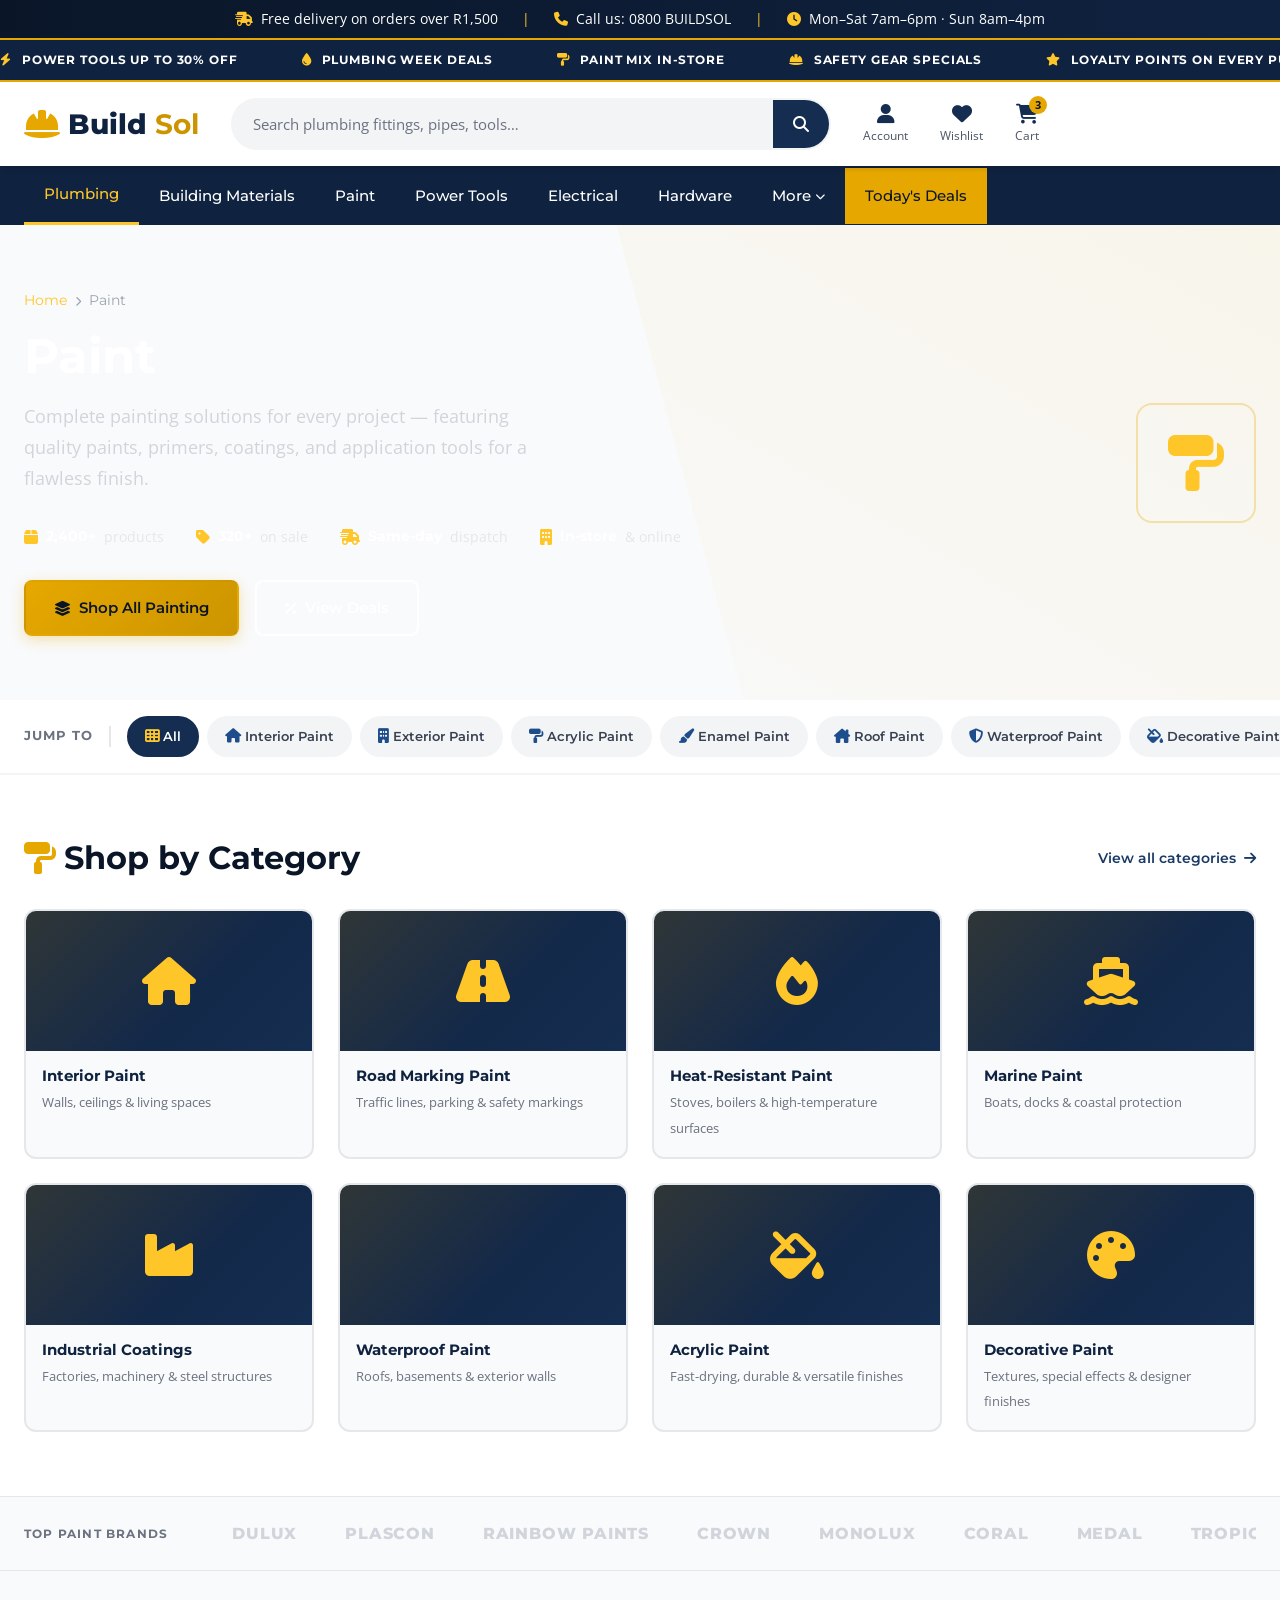
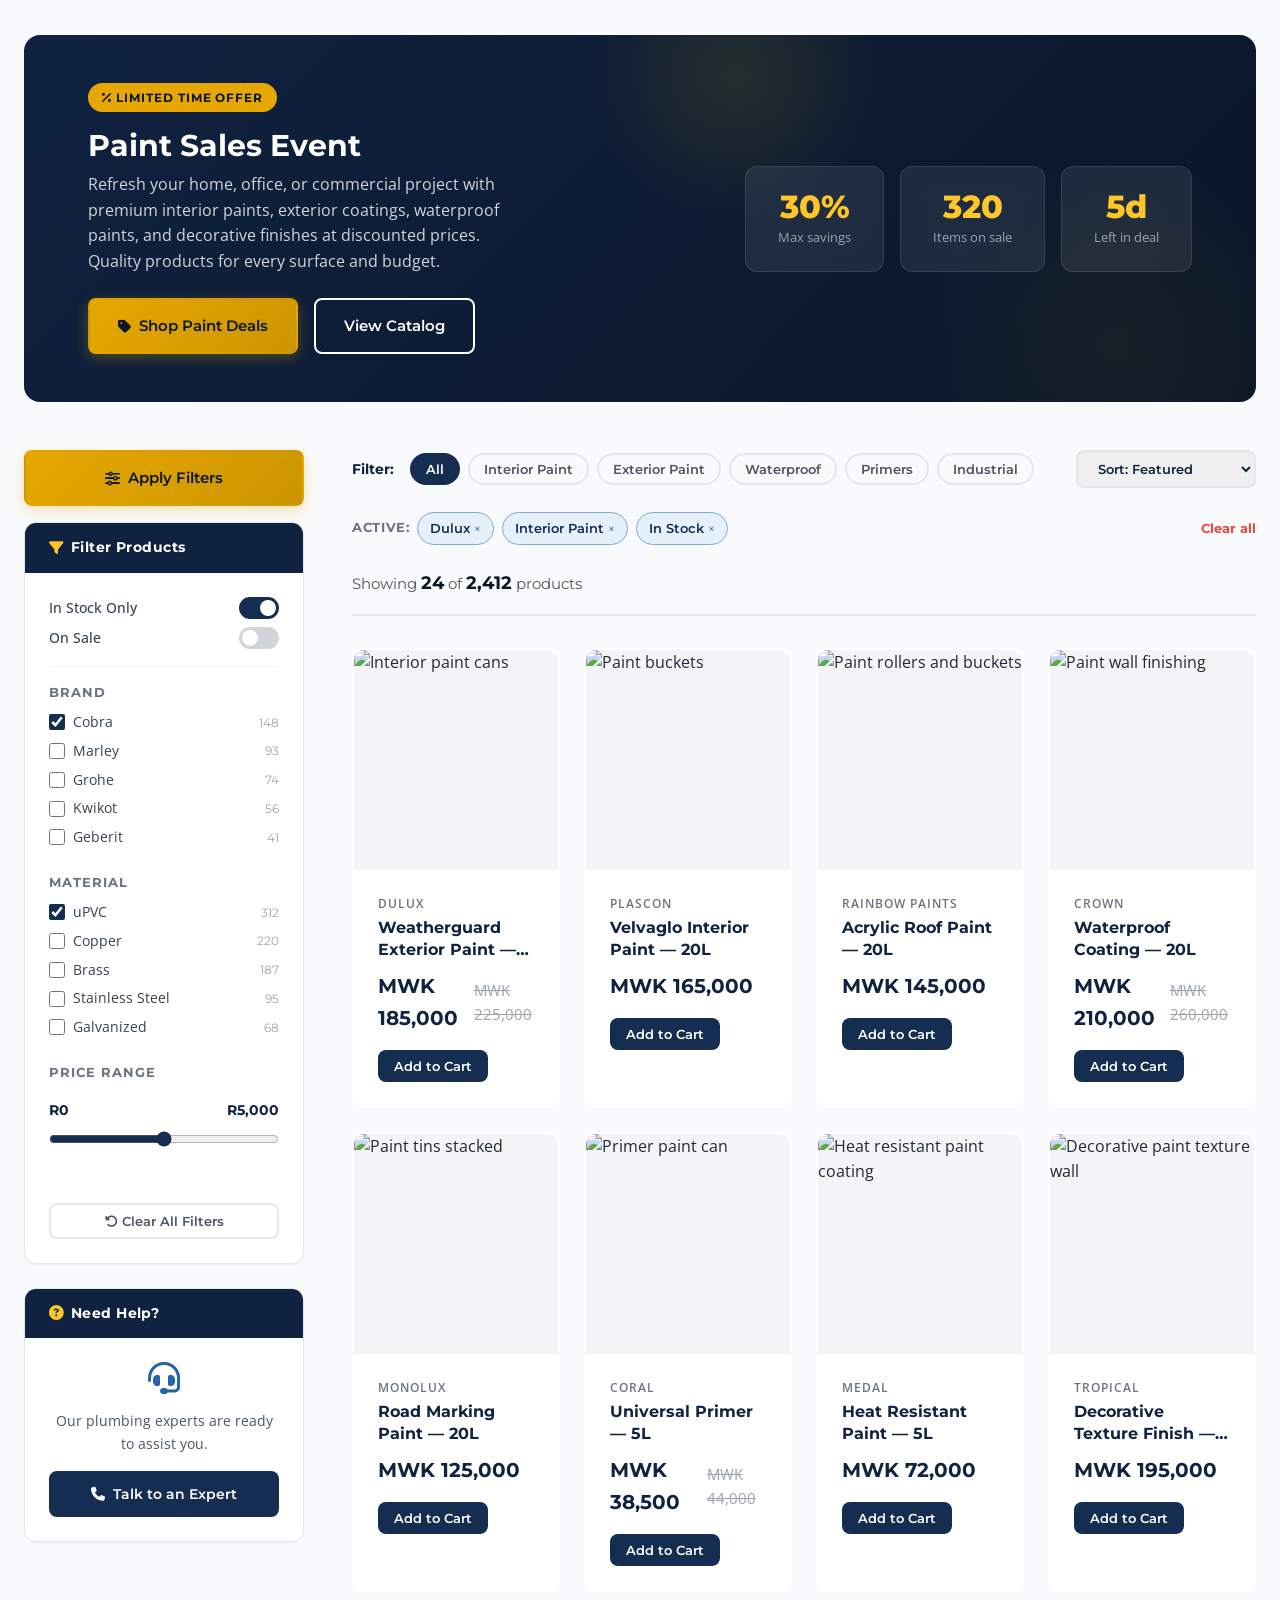
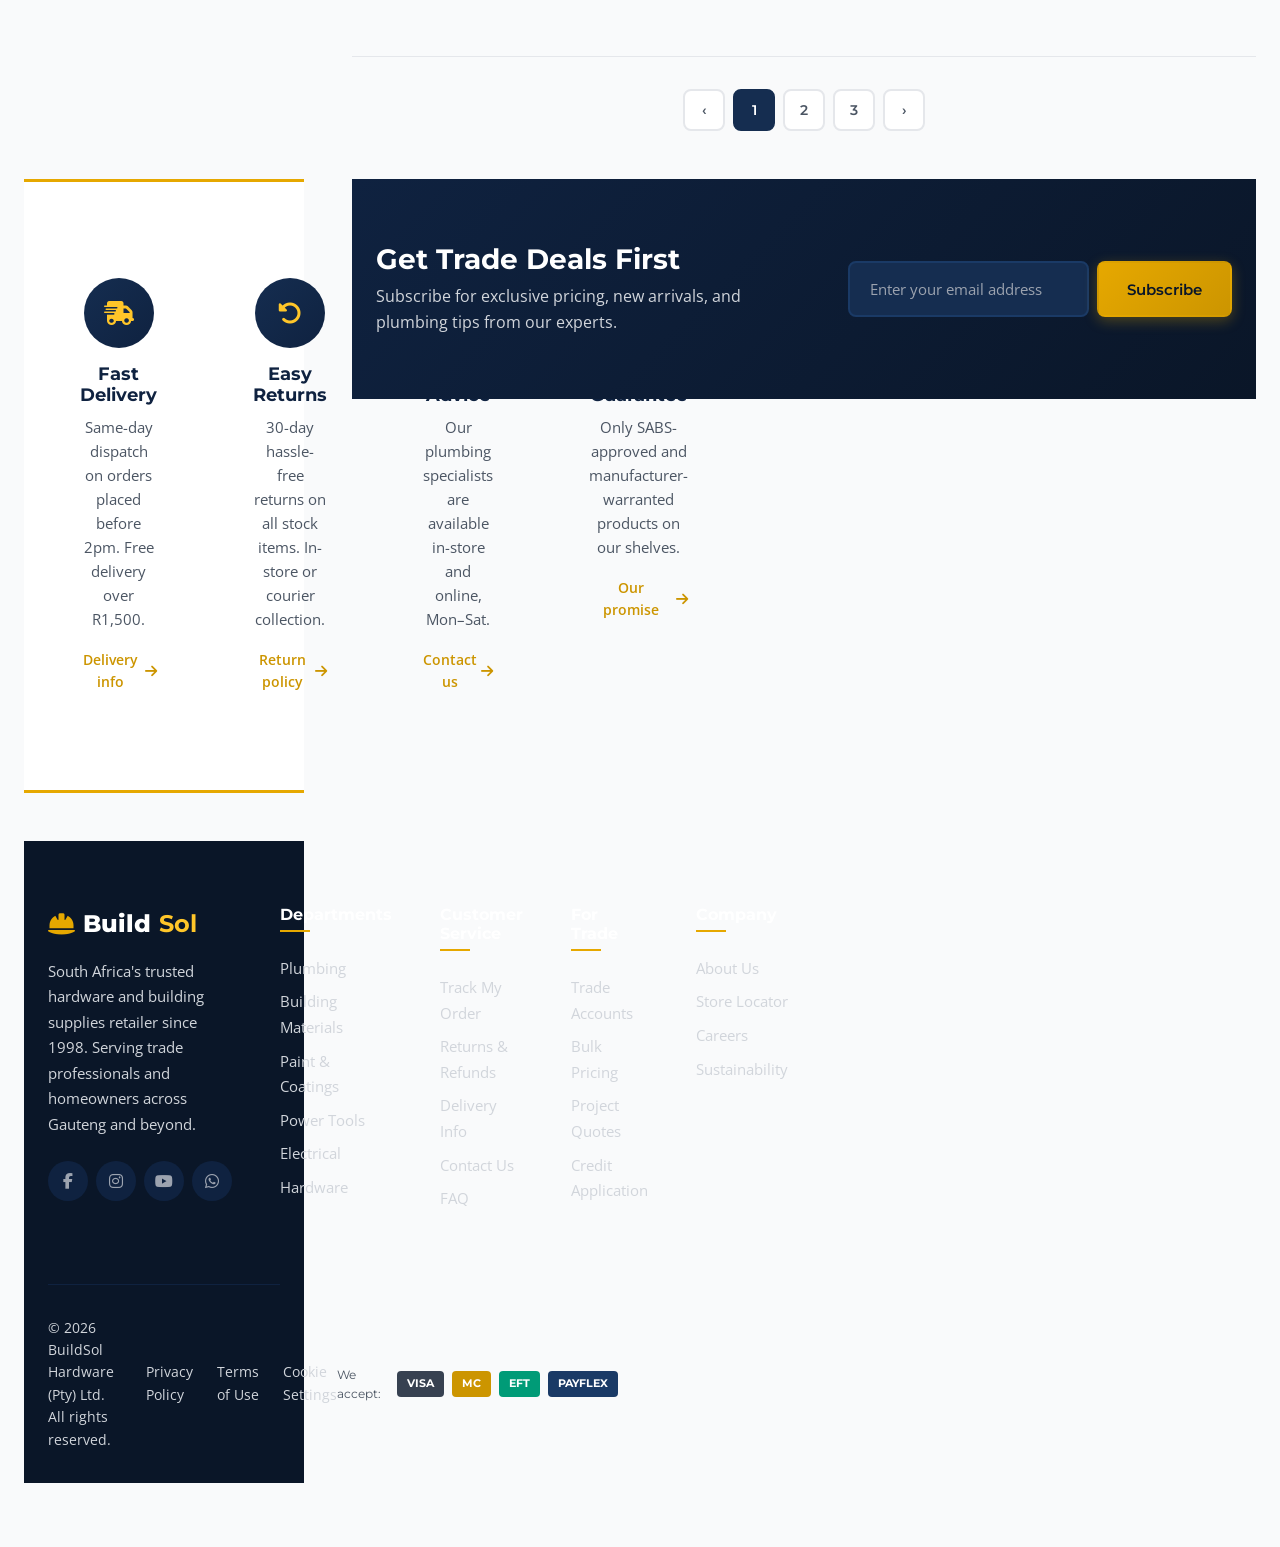
==== paint.html @ 0ef42d5a "Update paint.html" ====
<!DOCTYPE html>
<html lang="en">
<head>
    <meta charset="UTF-8">
    <meta name="viewport" content="width=device-width, initial-scale=1.0">
    <title>Paint — BuildSol Hardware</title>
	 <link rel="stylesheet" href="css/styles.css">
    <link rel="stylesheet" href="styles.css">
    <link rel="preconnect" href="https://fonts.googleapis.com">
    <link href="https://fonts.googleapis.com/css2?family=Montserrat:wght@400;500;600;700;800&family=Open+Sans:wght@400;500;600&display=swap" rel="stylesheet">
    <link rel="stylesheet" href="https://cdnjs.cloudflare.com/ajax/libs/font-awesome/6.5.0/css/all.min.css">

    <style>
        /* ===== Category Page Specific Styles ===== */

        /* Hero Stats Strip */
        .hero-stats-strip {
            display: flex;
            gap: var(--spacing-xl);
            margin-top: var(--spacing-xl);
            flex-wrap: wrap;
        }
        .hero-stat {
            display: flex;
            align-items: center;
            gap: var(--spacing-sm);
            color: var(--gray-200);
            font-size: 0.9rem;
        }
        .hero-stat i { color: var(--gold-400); font-size: 1rem; }
        .hero-stat strong { color: var(--white); font-family: var(--font-heading); font-weight: 700; }

        /* Page Hero CTA Buttons */
        .page-hero-ctas {
            display: flex;
            gap: var(--spacing-md);
            margin-top: var(--spacing-xl);
            flex-wrap: wrap;
        }

        /* Quick Category Nav */
        .cat-quick-nav {
            background: var(--white);
            border-bottom: 2px solid var(--gray-100);
            padding: var(--spacing-md) 0;
        }
        .cat-quick-nav-inner {
            max-width: var(--container-max);
            margin: 0 auto;
            padding: 0 var(--container-padding);
            display: flex;
            align-items: center;
            gap: var(--spacing-sm);
            overflow-x: auto;
            scrollbar-width: none;
        }
        .cat-quick-nav-inner::-webkit-scrollbar { display: none; }
        .cat-nav-label {
            font-family: var(--font-heading);
            font-size: 0.8rem;
            font-weight: 700;
            color: var(--gray-500);
            text-transform: uppercase;
            letter-spacing: 0.08em;
            white-space: nowrap;
            padding-right: var(--spacing-md);
            border-right: 2px solid var(--gray-200);
            margin-right: var(--spacing-sm);
        }
        .cat-nav-pill {
            display: flex;
            align-items: center;
            gap: var(--spacing-xs);
            padding: 0.5rem 1rem;
            border-radius: var(--radius-full);
            background: var(--gray-100);
            border: 2px solid transparent;
            font-family: var(--font-heading);
            font-size: 0.8125rem;
            font-weight: 600;
            color: var(--gray-700);
            white-space: nowrap;
            transition: all var(--transition-fast);
            cursor: pointer;
            text-decoration: none;
        }
        .cat-nav-pill i { font-size: 0.9rem; color: var(--navy-500); }
        .cat-nav-pill:hover { background: var(--navy-50); border-color: var(--navy-300); color: var(--navy-700); }
        .cat-nav-pill.active { background: var(--navy-700); border-color: var(--navy-700); color: var(--white); }
        .cat-nav-pill.active i { color: var(--gold-400); }

        /* Subcategory Grid */
        .subcategory-section {
            padding: var(--spacing-3xl) 0;
            background: var(--white);
        }
        .subcategory-grid {
            display: grid;
            grid-template-columns: repeat(4, 1fr);
            gap: var(--spacing-lg);
        }
        .subcat-card {
            position: relative;
            border-radius: var(--radius-lg);
            overflow: hidden;
            background: var(--gray-50);
            border: 2px solid var(--gray-200);
            transition: all var(--transition-normal);
            cursor: pointer;
            text-decoration: none;
            display: block;
        }
        .subcat-card:hover {
            border-color: var(--gold-400);
            transform: translateY(-6px);
            box-shadow: var(--shadow-xl);
        }
        .subcat-card-img {
            height: 140px;
            overflow: hidden;
            background: linear-gradient(135deg, var(--navy-800), var(--navy-700));
            display: flex;
            align-items: center;
            justify-content: center;
            position: relative;
        }
        .subcat-card-img::before {
            content: '';
            position: absolute;
            inset: 0;
            background: linear-gradient(135deg, rgba(230,168,0,0.15) 0%, transparent 60%);
        }
        .subcat-card-img i {
            font-size: 3rem;
            color: var(--gold-400);
            position: relative;
            z-index: 1;
            transition: transform var(--transition-normal);
        }
        .subcat-card:hover .subcat-card-img i { transform: scale(1.15); }
        .subcat-card-body { padding: var(--spacing-md); }
        .subcat-card-body h3 {
            font-size: 0.9375rem;
            color: var(--navy-800);
            margin-bottom: 0.25rem;
        }
        .subcat-card-body span {
            font-size: 0.8125rem;
            color: var(--gray-500);
        }
        .subcat-card-arrow {
            position: absolute;
            bottom: var(--spacing-md);
            right: var(--spacing-md);
            width: 28px; height: 28px;
            border-radius: 50%;
            background: var(--navy-700);
            color: var(--white);
            display: flex; align-items: center; justify-content: center;
            font-size: 0.75rem;
            opacity: 0;
            transform: translateX(-4px);
            transition: all var(--transition-fast);
        }
        .subcat-card:hover .subcat-card-arrow { opacity: 1; transform: translateX(0); }

        /* Category Brand Strip */
        .cat-brand-strip {
            background: var(--gray-50);
            border-top: 1px solid var(--gray-200);
            border-bottom: 1px solid var(--gray-200);
            padding: var(--spacing-lg) 0;
        }
        .cat-brand-strip-inner {
            max-width: var(--container-max);
            margin: 0 auto;
            padding: 0 var(--container-padding);
            display: flex;
            align-items: center;
            gap: var(--spacing-3xl);
        }
        .cat-brand-title {
            font-family: var(--font-heading);
            font-size: 0.75rem;
            font-weight: 700;
            text-transform: uppercase;
            letter-spacing: 0.1em;
            color: var(--gray-500);
            white-space: nowrap;
        }
        .cat-brands-list {
            display: flex;
            align-items: center;
            gap: var(--spacing-2xl);
            overflow-x: auto;
            scrollbar-width: none;
            flex: 1;
        }
        .cat-brands-list::-webkit-scrollbar { display: none; }
        .cat-brand-item {
            font-family: var(--font-heading);
            font-size: 1rem;
            font-weight: 800;
            color: var(--gray-300);
            white-space: nowrap;
            transition: all var(--transition-fast);
            cursor: pointer;
            letter-spacing: 0.05em;
        }
        .cat-brand-item:hover { color: var(--navy-600); }

        /* Featured Banner inside category */
        .cat-promo-banner {
            background: linear-gradient(135deg, var(--navy-800) 0%, var(--navy-900) 100%);
            border-radius: var(--radius-xl);
            padding: var(--spacing-2xl) var(--spacing-3xl);
            display: flex;
            align-items: center;
            justify-content: space-between;
            gap: var(--spacing-xl);
            position: relative;
            overflow: hidden;
            margin-bottom: var(--spacing-2xl);
        }
        .cat-promo-banner::before {
            content: '';
            position: absolute;
            top: -30%; right: 30%;
            width: 300px; height: 300px;
            background: radial-gradient(circle, rgba(230,168,0,0.12) 0%, transparent 70%);
        }
        .cat-promo-banner::after {
            content: '';
            position: absolute;
            bottom: -40%; right: -5%;
            width: 400px; height: 400px;
            background: radial-gradient(circle, rgba(230,168,0,0.06) 0%, transparent 70%);
        }
        .cat-promo-text { position: relative; z-index: 1; }
        .cat-promo-tag {
            display: inline-flex;
            align-items: center;
            gap: var(--spacing-xs);
            background: var(--gold-500);
            color: var(--navy-900);
            padding: 0.3rem 0.875rem;
            border-radius: var(--radius-full);
            font-family: var(--font-heading);
            font-size: 0.75rem;
            font-weight: 700;
            text-transform: uppercase;
            letter-spacing: 0.08em;
            margin-bottom: var(--spacing-md);
        }
        .cat-promo-text h2 {
            font-size: 1.875rem;
            color: var(--white);
            margin-bottom: var(--spacing-sm);
        }
        .cat-promo-text p { color: var(--gray-300); font-size: 1rem; max-width: 420px; }
        .cat-promo-actions {
            display: flex;
            gap: var(--spacing-md);
            margin-top: var(--spacing-lg);
        }
        .cat-promo-visual {
            position: relative;
            z-index: 1;
            display: flex;
            gap: var(--spacing-md);
            flex-shrink: 0;
        }
        .cat-promo-stat {
            background: rgba(255,255,255,0.08);
            border: 1px solid rgba(255,255,255,0.1);
            border-radius: var(--radius-lg);
            padding: var(--spacing-lg) var(--spacing-xl);
            text-align: center;
            backdrop-filter: blur(10px);
            min-width: 120px;
        }
        .cat-promo-stat-number {
            font-family: var(--font-heading);
            font-size: 2rem;
            font-weight: 800;
            color: var(--gold-400);
            display: block;
            line-height: 1;
        }
        .cat-promo-stat-label {
            font-size: 0.8125rem;
            color: var(--gray-400);
            margin-top: 0.25rem;
        }

        /* Sidebar + Products layout */
        .cat-content-wrap {
            padding: var(--spacing-3xl) 0;
            background: var(--gray-50);
        }
        .cat-layout {
            display: grid;
            grid-template-columns: 280px 1fr;
            gap: var(--spacing-2xl);
            align-items: start;
        }

        /* Sidebar */
        .cat-sidebar {
            position: sticky;
            top: 130px;
        }
        .sidebar-widget {
            background: var(--white);
            border-radius: var(--radius-lg);
            overflow: hidden;
            margin-bottom: var(--spacing-lg);
            box-shadow: var(--shadow-sm);
            border: 1px solid var(--gray-200);
        }
        .sidebar-widget-header {
            background: var(--navy-800);
            padding: var(--spacing-md) var(--spacing-lg);
            display: flex;
            align-items: center;
            gap: var(--spacing-sm);
        }
        .sidebar-widget-header h3 {
            font-size: 0.9rem;
            color: var(--white);
            font-weight: 700;
            letter-spacing: 0.03em;
        }
        .sidebar-widget-header i { color: var(--gold-400); font-size: 0.9rem; }
        .sidebar-widget-body { padding: var(--spacing-lg); }

        /* Filter Groups */
        .filter-group { margin-bottom: var(--spacing-lg); }
        .filter-group:last-child { margin-bottom: 0; }
        .filter-group-title {
            font-family: var(--font-heading);
            font-size: 0.8rem;
            font-weight: 700;
            color: var(--gray-500);
            text-transform: uppercase;
            letter-spacing: 0.08em;
            margin-bottom: var(--spacing-sm);
        }
        .filter-check-list { display: flex; flex-direction: column; gap: 0.4rem; }
        .filter-check-item {
            display: flex;
            align-items: center;
            gap: var(--spacing-sm);
            cursor: pointer;
        }
        .filter-check-item input[type="checkbox"] {
            width: 16px; height: 16px;
            accent-color: var(--navy-700);
            cursor: pointer;
        }
        .filter-check-item label {
            font-size: 0.875rem;
            color: var(--gray-700);
            cursor: pointer;
            flex: 1;
        }
        .filter-check-count {
            font-size: 0.75rem;
            color: var(--gray-400);
            font-family: var(--font-heading);
        }

        /* Price Range Slider */
        .price-range-wrap { padding: var(--spacing-sm) 0; }
        .price-range-labels {
            display: flex;
            justify-content: space-between;
            font-family: var(--font-heading);
            font-size: 0.875rem;
            font-weight: 700;
            color: var(--navy-800);
            margin-bottom: var(--spacing-sm);
        }
        .price-slider {
            width: 100%;
            accent-color: var(--navy-700);
            cursor: pointer;
        }

        /* Clear Filters */
        .sidebar-clear-btn {
            width: 100%;
            padding: var(--spacing-sm) var(--spacing-md);
            background: transparent;
            border: 2px solid var(--gray-200);
            border-radius: var(--radius-md);
            font-family: var(--font-heading);
            font-size: 0.8125rem;
            font-weight: 600;
            color: var(--gray-600);
            cursor: pointer;
            transition: all var(--transition-fast);
            margin-top: var(--spacing-md);
        }
        .sidebar-clear-btn:hover { border-color: var(--error); color: var(--error); }

        /* In-stock toggle */
        .toggle-wrap {
            display: flex;
            align-items: center;
            justify-content: space-between;
            margin-bottom: var(--spacing-sm);
        }
        .toggle-label {
            font-size: 0.875rem;
            color: var(--gray-700);
            font-weight: 500;
        }
        .toggle-switch {
            position: relative;
            width: 40px; height: 22px;
        }
        .toggle-switch input { opacity: 0; width: 0; height: 0; }
        .toggle-slider {
            position: absolute;
            inset: 0;
            background: var(--gray-300);
            border-radius: 22px;
            cursor: pointer;
            transition: all var(--transition-fast);
        }
        .toggle-slider::before {
            content: '';
            position: absolute;
            left: 3px; top: 3px;
            width: 16px; height: 16px;
            border-radius: 50%;
            background: var(--white);
            transition: transform var(--transition-fast);
            box-shadow: var(--shadow-sm);
        }
        .toggle-switch input:checked + .toggle-slider { background: var(--navy-700); }
        .toggle-switch input:checked + .toggle-slider::before { transform: translateX(18px); }

        /* Product Results Header */
        .cat-results-header {
            display: flex;
            align-items: center;
            justify-content: space-between;
            margin-bottom: var(--spacing-xl);
            padding-bottom: var(--spacing-md);
            border-bottom: 2px solid var(--gray-200);
            flex-wrap: wrap;
            gap: var(--spacing-md);
        }
        .cat-results-count {
            font-family: var(--font-heading);
            font-size: 0.9375rem;
            color: var(--gray-600);
        }
        .cat-results-count strong { color: var(--navy-900); font-size: 1.125rem; }
        .cat-results-controls {
            display: flex;
            align-items: center;
            gap: var(--spacing-md);
        }
        .view-toggle {
            display: flex;
            border: 2px solid var(--gray-200);
            border-radius: var(--radius-md);
            overflow: hidden;
        }
        .view-toggle-btn {
            padding: 0.4rem 0.75rem;
            background: transparent;
            color: var(--gray-400);
            border: none;
            cursor: pointer;
            transition: all var(--transition-fast);
            font-size: 0.875rem;
        }
        .view-toggle-btn.active { background: var(--navy-700); color: var(--white); }

        /* Active filters tags */
        .active-filters {
            display: flex;
            align-items: center;
            gap: var(--spacing-sm);
            flex-wrap: wrap;
            margin-bottom: var(--spacing-lg);
        }
        .active-filters-label {
            font-family: var(--font-heading);
            font-size: 0.8rem;
            font-weight: 700;
            color: var(--gray-500);
            text-transform: uppercase;
            letter-spacing: 0.05em;
        }
        .active-filter-tag {
            display: inline-flex;
            align-items: center;
            gap: var(--spacing-xs);
            padding: 0.3rem 0.75rem;
            background: var(--navy-50);
            border: 1px solid var(--navy-200);
            border-radius: var(--radius-full);
            font-size: 0.8125rem;
            font-family: var(--font-heading);
            color: var(--navy-700);
            font-weight: 600;
        }
        .active-filter-tag button {
            color: var(--navy-400);
            font-size: 0.75rem;
            line-height: 1;
            transition: color var(--transition-fast);
            padding: 0;
        }
        .active-filter-tag button:hover { color: var(--error); }
        .clear-all-filters {
            font-family: var(--font-heading);
            font-size: 0.8rem;
            font-weight: 700;
            color: var(--error);
            cursor: pointer;
            background: none;
            border: none;
            padding: 0;
            margin-left: auto;
            transition: opacity var(--transition-fast);
        }
        .clear-all-filters:hover { opacity: 0.7; }

        /* Pagination */
        .cat-pagination {
            display: flex;
            align-items: center;
            justify-content: center;
            gap: var(--spacing-sm);
            margin-top: var(--spacing-3xl);
            padding-top: var(--spacing-xl);
            border-top: 1px solid var(--gray-200);
        }
        .page-btn {
            width: 42px; height: 42px;
            border-radius: var(--radius-md);
            display: flex; align-items: center; justify-content: center;
            font-family: var(--font-heading);
            font-size: 0.875rem;
            font-weight: 600;
            color: var(--gray-600);
            border: 2px solid var(--gray-200);
            background: var(--white);
            cursor: pointer;
            transition: all var(--transition-fast);
        }
        .page-btn:hover { border-color: var(--navy-400); color: var(--navy-700); }
        .page-btn.active { background: var(--navy-700); border-color: var(--navy-700); color: var(--white); }
        .page-btn.arrow { color: var(--navy-500); }
        .page-btn.arrow:disabled { color: var(--gray-300); border-color: var(--gray-100); cursor: not-allowed; }
        .page-ellipsis { color: var(--gray-400); padding: 0 var(--spacing-xs); }

        /* Responsive */
        @media (max-width: 1024px) {
            .subcategory-grid { grid-template-columns: repeat(3, 1fr); }
            .cat-layout { grid-template-columns: 240px 1fr; }
        }
        @media (max-width: 768px) {
            .subcategory-grid { grid-template-columns: repeat(2, 1fr); }
            .cat-layout { grid-template-columns: 1fr; }
            .cat-sidebar { position: static; }
            .cat-promo-banner { flex-direction: column; text-align: center; }
            .cat-promo-visual { justify-content: center; }
            .cat-promo-actions { justify-content: center; }
        }
        @media (max-width: 480px) {
            .subcategory-grid { grid-template-columns: repeat(2, 1fr); }
            .hero-stats-strip { gap: var(--spacing-md); }
            .page-hero-ctas { flex-direction: column; }
        }

		.page-hero{
    position: relative;
    background-image: url('https://images.unsplash.com/photo-1581578731548-c64695cc6952');
    background-size: cover;

			
    </style>
</head>
<body>
  

<!-- ===== Announcement Bar ===== -->
<div class="announcement-bar">
    <div class="announcement-content">
        <span><i class="fas fa-truck-fast"></i> Free delivery on orders over R1,500</span>
        <span class="separator">|</span>
        <span><i class="fas fa-phone"></i> Call us: 0800 BUILDSOL</span>
        <span class="separator">|</span>
        <span><i class="fas fa-clock"></i> Mon–Sat 7am–6pm · Sun 8am–4pm</span>
    </div>
</div>

<!-- ===== Promo Strip ===== -->
<div class="promo-strip">
    <div class="promo-strip-inner">
        <div class="promo-strip-item"><i class="fas fa-bolt"></i> Power Tools Up to 30% Off</div>
        <div class="promo-strip-item"><i class="fas fa-droplet"></i> Plumbing Week Deals</div>
        <div class="promo-strip-item"><i class="fas fa-paint-roller"></i> Paint Mix In-Store</div>
        <div class="promo-strip-item"><i class="fas fa-hard-hat"></i> Safety Gear Specials</div>
        <div class="promo-strip-item"><i class="fas fa-star"></i> Loyalty Points on Every Purchase</div>
        <div class="promo-strip-item"><i class="fas fa-bolt"></i> Power Tools Up to 30% Off</div>
        <div class="promo-strip-item"><i class="fas fa-droplet"></i> Plumbing Week Deals</div>
        <div class="promo-strip-item"><i class="fas fa-paint-roller"></i> Paint Mix In-Store</div>
        <div class="promo-strip-item"><i class="fas fa-hard-hat"></i> Safety Gear Specials</div>
        <div class="promo-strip-item"><i class="fas fa-star"></i> Loyalty Points on Every Purchase</div>
    </div>
</div>

<!-- ===== Header ===== -->
<header class="main-header">
    <div class="header-container">
        <div class="logo">
            <a href="index.html">
                <i class="fas fa-helmet-safety"></i>
                Build<strong>Sol</strong>
            </a>
        </div>

        <div class="search-bar">
            <input type="text" placeholder="Search plumbing fittings, pipes, tools…">
            <button><i class="fas fa-search"></i></button>
        </div>

         <a href="#registerForm" class="action-link" id="accountBtn"><i class="fas fa-user"></i><span>Account</span></a>
            <a href="#" class="action-link">
                <i class="fas fa-heart"></i>
                <span>Wishlist</span>
            </a>
            <a href="#" class="action-link cart-link">
                <i class="fas fa-shopping-cart"></i>
                <span>Cart</span>
                <span class="cart-count">3</span>
            </a>
            <button class="mobile-menu-toggle" id="mobileToggle">
                <i class="fas fa-bars"></i>
            </button>
        </div>
    </div>
</header>

<!-- ===== Main Navigation ===== -->
<nav class="main-nav">
    <ul class="nav-list">
        <li class="nav-item active"><a href="plumbing.html">Plumbing</a></li>
        <li class="nav-item"><a href="buildinghtml">Building Materials</a></li>
        <li class="nav-item"><a href="paint.html">Paint</a></li>
        <li class="nav-item"><a href="tools.html">Power Tools</a></li>
        <li class="nav-item"><a href="electrical.html">Electrical</a></li>
        <li class="nav-item"><a href="hardware.html">Hardware</a></li>
        <li class="nav-item dropdown">
            <a href="#">More <i class="fas fa-chevron-down"></i></a>
            <div class="dropdown-menu">
                <div class="dropdown-column">
                    <h4>Safety</h4>
                    <a href="#">Protective Gear</a>
                    <a href="#">Safety Signs</a>
                    <a href="#">First Aid</a>
                </div>
                <div class="dropdown-column">
                    <h4>Garden</h4>
                    <a href="#">Irrigation</a>
                    <a href="#">Garden Tools</a>
                    <a href="#">Outdoor Living</a>
                </div>
            </div>
        </li>
        <li class="nav-item highlight"><a href="#">Today's Deals</a></li>
    </ul>
</nav>

<!-- ===== Mobile Navigation ===== -->
<div class="mobile-nav-overlay" id="mobileOverlay"></div>
<nav class="mobile-nav" id="mobileNav">
    <div class="mobile-nav-header">
        <span><i class="fas fa-helmet-safety" style="color:var(--gold-400);margin-right:8px;"></i> BuildSol</span>
        <button class="mobile-nav-close" id="mobileClose"><i class="fas fa-xmark"></i></button>
    </div>
    <ul class="mobile-nav-list">
        <li><a href="#" class="highlight">Today's Deals</a></li>
        <li><a href="plumbing.html">Plumbing</a></li>
        <li><a href="#">Building Materials</a></li>
        <li><a href="paint.html">Paint</a></li>
        <li><a href="#">Power Tools</a></li>
        <li><a href="#">Electrical</a></li>
        <li><a href="#">Hardware</a></li>
    </ul>
</nav>

<!-- ===== Page Hero ===== -->
<!-- 
    TEMPLATE NOTE:
    Change the icon (data-cat-icon), heading, description, breadcrumb label and stats 
    for each of the 6 category pages:
      - Plumbing:           fa-faucet-drip   | Navy accent | "Pipes, fittings & fixtures"
      - Building Materials: fa-bricks        | "Cement, steel, timber & more"
      - Paint:              fa-paint-roller  | "Interior, exterior & specialty"
      - Power Tools:        fa-screwdriver-wrench | "Drills, saws, grinders & more"
      - Electrical:         fa-plug-circle-bolt   | "Wiring, switches & lighting"
      - Hardware:           fa-toolbox       | "Fasteners, hinges & fittings"
-->
<section class="page-hero" id="catPageHero">
    <div class="page-hero-content">
        <div class="page-hero-text">
            <nav class="breadcrumb" aria-label="Breadcrumb">
                <a href="index.html">Home</a>
                <i class="fas fa-chevron-right"></i>
                <span>Paint</span>
            </nav>
            <h1>Paint</h1>
            <p>Complete painting solutions for every project — featuring quality paints, primers, coatings, and application tools for a flawless finish.</p>

            <div class="hero-stats-strip">
                <div class="hero-stat"><i class="fas fa-box"></i><strong>2,400+</strong> products</div>
                <div class="hero-stat"><i class="fas fa-tag"></i><strong>320+</strong> on sale</div>
                <div class="hero-stat"><i class="fas fa-truck-fast"></i><strong>Same-day</strong> dispatch</div>
                <div class="hero-stat"><i class="fas fa-building"></i><strong>In-store</strong> & online</div>
            </div>

            <div class="page-hero-ctas">
                <a href="#products" class="btn btn-primary"><i class="fas fa-layer-group"></i> Shop All Painting</a>
                <a href="#" class="btn btn-outline"><i class="fas fa-percent"></i> View Deals</a>
            </div>
        </div>

        <div class="page-hero-icon" aria-hidden="true">
            <i class="fas fa-paint-roller"></i>
        </div>
    </div>
</section>

<!-- ===== Quick Category Navigation ===== -->
<div class="cat-quick-nav" role="navigation" aria-label="Subcategory shortcuts">
    <div class="cat-quick-nav-inner">
        <span class="cat-nav-label">Jump to</span>

        <a href="#" class="cat-nav-pill active"><i class="fas fa-th"></i> All</a>
        <a href="#" class="cat-nav-pill"><i class="fas fa-home"></i> Interior Paint</a>
        <a href="#" class="cat-nav-pill"><i class="fas fa-building"></i> Exterior Paint</a>
        <a href="#" class="cat-nav-pill"><i class="fas fa-paint-roller"></i> Acrylic Paint</a>
        <a href="#" class="cat-nav-pill"><i class="fas fa-paint-brush"></i> Enamel Paint</a>
        <a href="#" class="cat-nav-pill"><i class="fas fa-house-chimney"></i> Roof Paint</a>
        <a href="#" class="cat-nav-pill"><i class="fas fa-shield-alt"></i> Waterproof Paint</a>
        <a href="#" class="cat-nav-pill"><i class="fas fa-fill-drip"></i> Decorative Paint</a>
        <a href="#" class="cat-nav-pill"><i class="fas fa-brush"></i> Texture Paint</a>
        <a href="#" class="cat-nav-pill"><i class="fas fa-road"></i> Road Marking Paint</a>
        <a href="#" class="cat-nav-pill"><i class="fas fa-fire"></i> Heat-Resistant Paint</a>
        <a href="#" class="cat-nav-pill"><i class="fas fa-ship"></i> Marine Paint</a>
        <a href="#" class="cat-nav-pill"><i class="fas fa-industry"></i> Industrial Coatings</a>
    </div>
</div>

<!-- ===== Subcategories Grid ===== -->
<section class="subcategory-section">
    <div class="section-container">
        <div class="section-header">
            <h2><i class="fas fa-paint-roller"></i> Shop by Category</h2>
            <a href="#" class="view-all">View all categories <i class="fas fa-arrow-right"></i></a>
        </div>

        <div class="subcategory-grid">

            <a href="#" class="subcat-card">
                <div class="subcat-card-img">
                    <i class="fas fa-home"></i>
                </div>
                <div class="subcat-card-body">
                    <h3>Interior Paint</h3>
                    <span>Walls, ceilings & living spaces</span>
                </div>
                <div class="subcat-card-arrow">
                    <i class="fas fa-arrow-right"></i>
                </div>
            </a>

            <a href="#" class="subcat-card">
                <div class="subcat-card-img">
                    <i class="fas fa-road"></i>
                </div>
                <div class="subcat-card-body">
                    <h3>Road Marking Paint</h3>
                    <span>Traffic lines, parking & safety markings</span>
                </div>
                <div class="subcat-card-arrow">
                    <i class="fas fa-arrow-right"></i>
                </div>
            </a>

            <a href="#" class="subcat-card">
                <div class="subcat-card-img">
                    <i class="fas fa-fire"></i>
                </div>
                <div class="subcat-card-body">
                    <h3>Heat-Resistant Paint</h3>
                    <span>Stoves, boilers & high-temperature surfaces</span>
                </div>
                <div class="subcat-card-arrow">
                    <i class="fas fa-arrow-right"></i>
                </div>
            </a>

            <a href="#" class="subcat-card">
                <div class="subcat-card-img">
                    <i class="fas fa-ship"></i>
                </div>
                <div class="subcat-card-body">
                    <h3>Marine Paint</h3>
                    <span>Boats, docks & coastal protection</span>
                </div>
                <div class="subcat-card-arrow">
                    <i class="fas fa-arrow-right"></i>
                </div>
            </a>

            <a href="#" class="subcat-card">
                <div class="subcat-card-img">
                    <i class="fas fa-industry"></i>
                </div>
                <div class="subcat-card-body">
                    <h3>Industrial Coatings</h3>
                    <span>Factories, machinery & steel structures</span>
                </div>
                <div class="subcat-card-arrow">
                    <i class="fas fa-arrow-right"></i>
                </div>
            </a>

            <a href="#" class="subcat-card">
                <div class="subcat-card-img">
                    <i class="fas fa-shield-water"></i>
                </div>
                <div class="subcat-card-body">
                    <h3>Waterproof Paint</h3>
                    <span>Roofs, basements & exterior walls</span>
                </div>
                <div class="subcat-card-arrow">
                    <i class="fas fa-arrow-right"></i>
                </div>
            </a>

            <a href="#" class="subcat-card">
                <div class="subcat-card-img">
                    <i class="fas fa-fill-drip"></i>
                </div>
                <div class="subcat-card-body">
                    <h3>Acrylic Paint</h3>
                    <span>Fast-drying, durable & versatile finishes</span>
                </div>
                <div class="subcat-card-arrow">
                    <i class="fas fa-arrow-right"></i>
                </div>
            </a>

            <a href="#" class="subcat-card">
                <div class="subcat-card-img">
                    <i class="fas fa-palette"></i>
                </div>
                <div class="subcat-card-body">
                    <h3>Decorative Paint</h3>
                    <span>Textures, special effects & designer finishes</span>
                </div>
                <div class="subcat-card-arrow">
                    <i class="fas fa-arrow-right"></i>
                </div>
            </a>

        </div>
    </div>
</section>

<!-- ===== Brand Strip ===== -->
<div class="cat-brand-strip">
    <div class="cat-brand-strip-inner">
        <span class="cat-brand-title">Top Paint Brands</span>

        <div class="cat-brands-list">
            <span class="cat-brand-item">DULUX</span>
            <span class="cat-brand-item">PLASCON</span>
            <span class="cat-brand-item">RAINBOW PAINTS</span>
            <span class="cat-brand-item">CROWN</span>
            <span class="cat-brand-item">MONOLUX</span>
            <span class="cat-brand-item">CORAL</span>
            <span class="cat-brand-item">MEDAL</span>
            <span class="cat-brand-item">TROPICAL</span>
        </div>
    </div>
</div>

<!-- ===== Main Content: Sidebar + Products ===== -->
<section class="cat-content-wrap" id="products">
    <div class="section-container">

        <!-- Featured Promo Banner -->
        <div class="cat-promo-banner">
            <div class="cat-promo-text">
    <span class="cat-promo-tag">
        <i class="fas fa-percent"></i> Limited Time Offer
    </span>

    <h2>Paint Sales Event</h2>

    <p>
        Refresh your home, office, or commercial project with premium interior paints, exterior coatings, waterproof paints, and decorative finishes at discounted prices. Quality products for every surface and budget.
    </p>

    <div class="cat-promo-actions">
        <a href="#" class="btn btn-primary">
            <i class="fas fa-tag"></i> Shop Paint Deals
        </a>
        <a href="#" class="btn btn-outline">
            View Catalog
        </a>
    </div>
</div>
            <div class="cat-promo-visual">
                <div class="cat-promo-stat">
                    <span class="cat-promo-stat-number">30%</span>
                    <div class="cat-promo-stat-label">Max savings</div>
                </div>
                <div class="cat-promo-stat">
                    <span class="cat-promo-stat-number">320</span>
                    <div class="cat-promo-stat-label">Items on sale</div>
                </div>
                <div class="cat-promo-stat">
                    <span class="cat-promo-stat-number">5d</span>
                    <div class="cat-promo-stat-label">Left in deal</div>
                </div>
            </div>
        </div>

        <div class="cat-layout">
            <!-- ===== Sidebar ===== -->
            <aside class="cat-sidebar" aria-label="Filter products">

                <!-- Apply Filters CTA -->
                <a href="#" class="btn btn-primary" style="width:100%;margin-bottom:var(--spacing-md);justify-content:center;">
                    <i class="fas fa-sliders"></i> Apply Filters
                </a>

                <!-- Filters Widget -->
                <div class="sidebar-widget">
                    <div class="sidebar-widget-header">
                        <i class="fas fa-filter"></i>
                        <h3>Filter Products</h3>
                    </div>
                    <div class="sidebar-widget-body">

                        <!-- In-stock toggle -->
                        <div class="toggle-wrap">
                            <span class="toggle-label">In Stock Only</span>
                            <label class="toggle-switch">
                                <input type="checkbox" checked>
                                <span class="toggle-slider"></span>
                            </label>
                        </div>
                        <div class="toggle-wrap">
                            <span class="toggle-label">On Sale</span>
                            <label class="toggle-switch">
                                <input type="checkbox">
                                <span class="toggle-slider"></span>
                            </label>
                        </div>

                        <hr style="border:none;border-top:1px solid var(--gray-100);margin:var(--spacing-md) 0;">

                        <!-- Brand filter -->
                        <div class="filter-group">
                            <div class="filter-group-title">Brand</div>
                            <div class="filter-check-list">
                                <label class="filter-check-item">
                                    <input type="checkbox" checked>
                                    <label>Cobra</label>
                                    <span class="filter-check-count">148</span>
                                </label>
                                <label class="filter-check-item">
                                    <input type="checkbox">
                                    <label>Marley</label>
                                    <span class="filter-check-count">93</span>
                                </label>
                                <label class="filter-check-item">
                                    <input type="checkbox">
                                    <label>Grohe</label>
                                    <span class="filter-check-count">74</span>
                                </label>
                                <label class="filter-check-item">
                                    <input type="checkbox">
                                    <label>Kwikot</label>
                                    <span class="filter-check-count">56</span>
                                </label>
                                <label class="filter-check-item">
                                    <input type="checkbox">
                                    <label>Geberit</label>
                                    <span class="filter-check-count">41</span>
                                </label>
                            </div>
                        </div>

                        <!-- Material filter -->
                        <div class="filter-group">
                            <div class="filter-group-title">Material</div>
                            <div class="filter-check-list">
                                <label class="filter-check-item">
                                    <input type="checkbox" checked>
                                    <label>uPVC</label>
                                    <span class="filter-check-count">312</span>
                                </label>
                                <label class="filter-check-item">
                                    <input type="checkbox">
                                    <label>Copper</label>
                                    <span class="filter-check-count">220</span>
                                </label>
                                <label class="filter-check-item">
                                    <input type="checkbox">
                                    <label>Brass</label>
                                    <span class="filter-check-count">187</span>
                                </label>
                                <label class="filter-check-item">
                                    <input type="checkbox">
                                    <label>Stainless Steel</label>
                                    <span class="filter-check-count">95</span>
                                </label>
                                <label class="filter-check-item">
                                    <input type="checkbox">
                                    <label>Galvanized</label>
                                    <span class="filter-check-count">68</span>
                                </label>
                            </div>
                        </div>

                        <!-- Price range -->
                        <div class="filter-group">
                            <div class="filter-group-title">Price Range</div>
                            <div class="price-range-wrap">
                                <div class="price-range-labels">
                                    <span>R0</span>
                                    <span>R5,000</span>
                                </div>
                                <input type="range" class="price-slider" min="0" max="5000" value="2500">
                            </div>
                        </div>

                        <button class="sidebar-clear-btn"><i class="fas fa-rotate-left"></i> Clear All Filters</button>
                    </div>
                </div>

                <!-- Help Widget -->
                <div class="sidebar-widget">
                    <div class="sidebar-widget-header">
                        <i class="fas fa-circle-question"></i>
                        <h3>Need Help?</h3>
                    </div>
                    <div class="sidebar-widget-body" style="text-align:center;">
                        <i class="fas fa-headset" style="font-size:2rem;color:var(--navy-400);margin-bottom:var(--spacing-md);display:block;"></i>
                        <p style="font-size:0.875rem;color:var(--gray-600);margin-bottom:var(--spacing-md);">Our plumbing experts are ready to assist you.</p>
                        <a href="#" class="btn btn-secondary" style="width:100%;justify-content:center;font-size:0.875rem;padding:0.6rem 1rem;">
                            <i class="fas fa-phone"></i> Talk to an Expert
                        </a>
                    </div>
                </div>

            </aside>

            <!-- ===== Products Column ===== -->
<div>
    <!-- Filter Bar -->
    <div class="filter-bar" style="position:relative;top:auto;background:transparent;border:none;padding:0;box-shadow:none;margin-bottom:var(--spacing-lg);">
        <div class="filter-bar-inner" style="padding:0;flex-wrap:wrap;">
            <span class="filter-label">Filter:</span>
            <div class="filter-chips">
                <button class="chip active">All</button>
                <button class="chip">Interior Paint</button>
                <button class="chip">Exterior Paint</button>
                <button class="chip">Waterproof</button>
                <button class="chip">Primers</button>
                <button class="chip">Industrial</button>
            </div>
            <select class="sort-select" aria-label="Sort products">
                <option>Sort: Featured</option>
                <option>Price: Low to High</option>
                <option>Price: High to Low</option>
                <option>Best Selling</option>
                <option>New Arrivals</option>
                <option>Top Rated</option>
            </select>
        </div>
    </div>

    <!-- Active Filters -->
    <div class="active-filters">
        <span class="active-filters-label">Active:</span>
        <span class="active-filter-tag">Dulux <button>×</button></span>
        <span class="active-filter-tag">Interior Paint <button>×</button></span>
        <span class="active-filter-tag">In Stock <button>×</button></span>
        <button class="clear-all-filters">Clear all</button>
    </div>

    <!-- Results Header -->
    <div class="cat-results-header">
        <div class="cat-results-count">
            Showing <strong>24</strong> of <strong>2,412</strong> products
        </div>
    </div>

    <!-- Products Grid -->
    <div class="products-grid" id="productsGrid">

        <!-- Product 1 -->
        <article class="product-card">
            <img class="product-image" src="https://images.unsplash.com/photo-1584447128359-02b8a0a6b5e7" alt="Interior paint cans">
            <div class="product-info">
                <span class="product-brand">Dulux</span>
                <h3 class="product-name">Weatherguard Exterior Paint — 20L</h3>
                <div class="product-price">
                    <span class="current-price">MWK 185,000</span>
                    <span class="original-price">MWK 225,000</span>
                </div>
                <button class="add-to-cart">Add to Cart</button>
            </div>
        </article>

        <!-- Product 2 -->
        <article class="product-card">
            <img class="product-image" src="https://images.unsplash.com/photo-1583947215259-38e31be8751f" alt="Paint buckets">
            <div class="product-info">
                <span class="product-brand">Plascon</span>
                <h3 class="product-name">Velvaglo Interior Paint — 20L</h3>
                <div class="product-price">
                    <span class="current-price">MWK 165,000</span>
                </div>
                <button class="add-to-cart">Add to Cart</button>
            </div>
        </article>

        <!-- Product 3 -->
        <article class="product-card">
            <img class="product-image" src="https://images.unsplash.com/photo-1600585154340-be6161a56a0c" alt="Paint rollers and buckets">
            <div class="product-info">
                <span class="product-brand">Rainbow Paints</span>
                <h3 class="product-name">Acrylic Roof Paint — 20L</h3>
                <div class="product-price">
                    <span class="current-price">MWK 145,000</span>
                </div>
                <button class="add-to-cart">Add to Cart</button>
            </div>
        </article>

        <!-- Product 4 -->
        <article class="product-card">
            <img class="product-image" src="https://images.unsplash.com/photo-1562259949-e8e7689d7828" alt="Paint wall finishing">
            <div class="product-info">
                <span class="product-brand">Crown</span>
                <h3 class="product-name">Waterproof Coating — 20L</h3>
                <div class="product-price">
                    <span class="current-price">MWK 210,000</span>
                    <span class="original-price">MWK 260,000</span>
                </div>
                <button class="add-to-cart">Add to Cart</button>
            </div>
        </article>

        <!-- Product 5 -->
        <article class="product-card">
            <img class="product-image" src="https://images.unsplash.com/photo-1598300056393-4aac492f4341" alt="Paint tins stacked">
            <div class="product-info">
                <span class="product-brand">Monolux</span>
                <h3 class="product-name">Road Marking Paint — 20L</h3>
                <div class="product-price">
                    <span class="current-price">MWK 125,000</span>
                </div>
                <button class="add-to-cart">Add to Cart</button>
            </div>
        </article>

        <!-- Product 6 -->
        <article class="product-card">
            <img class="product-image" src="https://images.unsplash.com/photo-1582719478250-c89cae4dc85b" alt="Primer paint can">
            <div class="product-info">
                <span class="product-brand">Coral</span>
                <h3 class="product-name">Universal Primer — 5L</h3>
                <div class="product-price">
                    <span class="current-price">MWK 38,500</span>
                    <span class="original-price">MWK 44,000</span>
                </div>
                <button class="add-to-cart">Add to Cart</button>
            </div>
        </article>

        <!-- Product 7 -->
        <article class="product-card">
            <img class="product-image" src="https://images.unsplash.com/photo-1615873968403-89e068629265" alt="Heat resistant paint coating">
            <div class="product-info">
                <span class="product-brand">Medal</span>
                <h3 class="product-name">Heat Resistant Paint — 5L</h3>
                <div class="product-price">
                    <span class="current-price">MWK 72,000</span>
                </div>
                <button class="add-to-cart">Add to Cart</button>
            </div>
        </article>

        <!-- Product 8 -->
        <article class="product-card">
            <img class="product-image" src="https://images.unsplash.com/photo-1598301257980-29b2d2c7f8d0" alt="Decorative paint texture wall">
            <div class="product-info">
                <span class="product-brand">Tropical</span>
                <h3 class="product-name">Decorative Texture Finish — 20L</h3>
                <div class="product-price">
                    <span class="current-price">MWK 195,000</span>
                </div>
                <button class="add-to-cart">Add to Cart</button>
            </div>
        </article>

    </div>

    <!-- Pagination -->
    <nav class="cat-pagination">
        <button class="page-btn" disabled>‹</button>
        <button class="page-btn active">1</button>
        <button class="page-btn">2</button>
        <button class="page-btn">3</button>
        <button class="page-btn">›</button>
    </nav>
</div>

<!-- ===== Store Info Banner ===== -->
<section class="store-info-banner">
    <div class="banner-container">
        <div class="store-info-grid">
            <div class="store-info-card">
                <div class="info-icon"><i class="fas fa-truck-fast"></i></div>
                <h3>Fast Delivery</h3>
                <p>Same-day dispatch on orders placed before 2pm. Free delivery over R1,500.</p>
                <a href="#" class="info-link">Delivery info <i class="fas fa-arrow-right"></i></a>
            </div>
            <div class="store-info-card">
                <div class="info-icon"><i class="fas fa-rotate-left"></i></div>
                <h3>Easy Returns</h3>
                <p>30-day hassle-free returns on all stock items. In-store or courier collection.</p>
                <a href="#" class="info-link">Return policy <i class="fas fa-arrow-right"></i></a>
            </div>
            <div class="store-info-card">
                <div class="info-icon"><i class="fas fa-headset"></i></div>
                <h3>Expert Advice</h3>
                <p>Our plumbing specialists are available in-store and online, Mon–Sat.</p>
                <a href="#" class="info-link">Contact us <i class="fas fa-arrow-right"></i></a>
            </div>
            <div class="store-info-card">
                <div class="info-icon"><i class="fas fa-shield-check"></i></div>
                <h3>Quality Guarantee</h3>
                <p>Only SABS-approved and manufacturer-warranted products on our shelves.</p>
                <a href="#" class="info-link">Our promise <i class="fas fa-arrow-right"></i></a>
            </div>
        </div>
    </div>
</section>

<!-- ===== Newsletter ===== -->
<section class="newsletter-section">
    <div class="section-container">
        <div class="newsletter-content">
            <div class="newsletter-text">
                <h2>Get Trade Deals First</h2>
                <p>Subscribe for exclusive pricing, new arrivals, and plumbing tips from our experts.</p>
            </div>
            <div class="newsletter-form">
                <input type="email" placeholder="Enter your email address">
                <button class="btn btn-primary">Subscribe</button>
            </div>
        </div>
    </div>
</section>

<!-- ===== Footer ===== -->
<footer class="main-footer">
    <div class="footer-container">
        <div class="footer-grid">
            <div class="footer-brand">
                <div class="footer-logo">
                    <i class="fas fa-helmet-safety"></i>
                    Build<strong>Sol</strong>
                </div>
                <p class="footer-description">South Africa's trusted hardware and building supplies retailer since 1998. Serving trade professionals and homeowners across Gauteng and beyond.</p>
                <div class="social-links">
                    <a href="#" aria-label="Facebook"><i class="fab fa-facebook-f"></i></a>
                    <a href="#" aria-label="Instagram"><i class="fab fa-instagram"></i></a>
                    <a href="#" aria-label="YouTube"><i class="fab fa-youtube"></i></a>
                    <a href="#" aria-label="WhatsApp"><i class="fab fa-whatsapp"></i></a>
                </div>
            </div>
            <div class="footer-column">
                <h4>Departments</h4>
                <ul>
                    <li><a href="#">Plumbing</a></li>
                    <li><a href="#">Building Materials</a></li>
                    <li><a href="#">Paint & Coatings</a></li>
                    <li><a href="#">Power Tools</a></li>
                    <li><a href="#">Electrical</a></li>
                    <li><a href="#">Hardware</a></li>
                </ul>
            </div>
            <div class="footer-column">
                <h4>Customer Service</h4>
                <ul>
                    <li><a href="#">Track My Order</a></li>
                    <li><a href="#">Returns & Refunds</a></li>
                    <li><a href="#">Delivery Info</a></li>
                    <li><a href="#">Contact Us</a></li>
                    <li><a href="#">FAQ</a></li>
                </ul>
            </div>
            <div class="footer-column">
                <h4>For Trade</h4>
                <ul>
                    <li><a href="#">Trade Accounts</a></li>
                    <li><a href="#">Bulk Pricing</a></li>
                    <li><a href="#">Project Quotes</a></li>
                    <li><a href="#">Credit Application</a></li>
                </ul>
            </div>
            <div class="footer-column">
                <h4>Company</h4>
                <ul>
                    <li><a href="#">About Us</a></li>
                    <li><a href="#">Store Locator</a></li>
                    <li><a href="#">Careers</a></li>
                    <li><a href="#">Sustainability</a></li>
                </ul>
            </div>
        </div>
        <div class="footer-bottom">
            <div class="footer-legal">
                <p>© 2026 BuildSol Hardware (Pty) Ltd. All rights reserved.</p>
                <div class="legal-links">
                    <a href="#">Privacy Policy</a>
                    <a href="#">Terms of Use</a>
                    <a href="#">Cookie Settings</a>
                </div>
            </div>
            <div class="payment-methods" aria-label="Accepted payment methods">
                <span style="font-family:var(--font-heading);font-size:0.75rem;color:var(--gray-600);margin-right:var(--spacing-sm);">We accept:</span>
                <span style="background:var(--gray-700);color:var(--white);font-family:var(--font-heading);font-size:0.7rem;font-weight:700;padding:4px 10px;border-radius:4px;">VISA</span>
                <span style="background:var(--gold-600);color:var(--white);font-family:var(--font-heading);font-size:0.7rem;font-weight:700;padding:4px 10px;border-radius:4px;">MC</span>
                <span style="background:#009b77;color:var(--white);font-family:var(--font-heading);font-size:0.7rem;font-weight:700;padding:4px 10px;border-radius:4px;">EFT</span>
                <span style="background:var(--navy-600);color:var(--white);font-family:var(--font-heading);font-size:0.7rem;font-weight:700;padding:4px 10px;border-radius:4px;">PAYFLEX</span>
            </div>
        </div>
    </div>
</footer>

<script>
    // ===== Mobile Navigation =====
    const toggle = document.getElementById('mobileToggle');
    const mobileNav = document.getElementById('mobileNav');
    const overlay = document.getElementById('mobileOverlay');
    const closeBtn = document.getElementById('mobileClose');

    function openNav() { mobileNav.classList.add('active'); overlay.classList.add('active'); document.body.style.overflow = 'hidden'; }
    function closeNav() { mobileNav.classList.remove('active'); overlay.classList.remove('active'); document.body.style.overflow = ''; }

    toggle.addEventListener('click', openNav);
    closeBtn.addEventListener('click', closeNav);
    overlay.addEventListener('click', closeNav);

    // ===== Filter Chips =====
    document.querySelectorAll('.chip').forEach(chip => {
        chip.addEventListener('click', () => {
            document.querySelectorAll('.chip').forEach(c => c.classList.remove('active'));
            chip.classList.add('active');
        });
    });

    // ===== Quick Nav Pills =====
    document.querySelectorAll('.cat-nav-pill').forEach(pill => {
        pill.addEventListener('click', e => {
            e.preventDefault();
            document.querySelectorAll('.cat-nav-pill').forEach(p => p.classList.remove('active'));
            pill.classList.add('active');
        });
    });

    // ===== Add to Cart =====
    document.querySelectorAll('.add-to-cart').forEach(btn => {
        btn.addEventListener('click', function () {
            const original = this.innerHTML;
            this.innerHTML = '<i class="fas fa-check"></i> Added!';
            this.classList.add('added');
            setTimeout(() => { this.innerHTML = original; this.classList.remove('added'); }, 1800);
        });
    });

    // ===== Wishlist Toggle =====
    document.querySelectorAll('.wishlist-btn').forEach(btn => {
        btn.addEventListener('click', function () {
            this.classList.toggle('active');
            const icon = this.querySelector('i');
            icon.classList.toggle('far');
            icon.classList.toggle('fas');
        });
    });

    // ===== View Toggle =====
    document.querySelectorAll('.view-toggle-btn').forEach(btn => {
        btn.addEventListener('click', function () {
            document.querySelectorAll('.view-toggle-btn').forEach(b => b.classList.remove('active'));
            this.classList.add('active');
        });
    });

    // ===== Active Filter Tag removal =====
    document.querySelectorAll('.active-filter-tag button').forEach(btn => {
        btn.addEventListener('click', function () {
            this.closest('.active-filter-tag').remove();
        });
    });

    // ===== Pagination =====
    document.querySelectorAll('.page-btn:not(.arrow)').forEach(btn => {
        btn.addEventListener('click', function () {
            document.querySelectorAll('.page-btn').forEach(b => { b.classList.remove('active'); b.removeAttribute('aria-current'); });
            this.classList.add('active');
            this.setAttribute('aria-current', 'page');
        });
    });
</script>
</body>
</html>
---- css/styles.css ----
/* =============================================================
   BuildSol Hardware — Global Stylesheet
   Shared across: index, plumbing, power-tools, materials, paint
   Theme: Navy & Gold
   ============================================================= */

/* ===== CSS Variables ===== */
:root {
    /* Navy Palette */
    --navy-900: #0a1628;
    --navy-800: #0f2240;
    --navy-700: #152d50;
    --navy-600: #1a3a66;
    --navy-500: #1e4d8c;
    --navy-400: #2563a8;
    --navy-300: #4a7fb8;
    --navy-200: #7fa8d4;
    --navy-100: #b3cce8;
    --navy-50:  #e6f0fa;

    /* Gold Palette */
    --gold-900: #6b4d00;
    --gold-800: #8c6500;
    --gold-700: #ad7d00;
    --gold-600: #cc9500;
    --gold-500: #e6a800;
    --gold-400: #ffc629;
    --gold-300: #ffd666;
    --gold-200: #ffe699;
    --gold-100: #fff2cc;
    --gold-50:  #fffae6;

    /* Neutrals */
    --white:    #ffffff;
    --gray-50:  #f9fafb;
    --gray-100: #f3f4f6;
    --gray-200: #e5e7eb;
    --gray-300: #d1d5db;
    --gray-400: #9ca3af;
    --gray-500: #6b7280;
    --gray-600: #4b5563;
    --gray-700: #374151;
    --gray-800: #1f2937;
    --gray-900: #111827;
    --black:    #000000;

    /* Status */
    --success: #10b981;
    --warning: #f59e0b;
    --error:   #ef4444;
    --info:    #3b82f6;

    /* Typography */
    --font-heading: 'Montserrat', sans-serif;
    --font-body:    'Open Sans', sans-serif;

    /* Spacing */
    --spacing-xs:  0.25rem;
    --spacing-sm:  0.5rem;
    --spacing-md:  1rem;
    --spacing-lg:  1.5rem;
    --spacing-xl:  2rem;
    --spacing-2xl: 3rem;
    --spacing-3xl: 4rem;

    /* Radius */
    --radius-sm:   4px;
    --radius-md:   8px;
    --radius-lg:   12px;
    --radius-xl:   16px;
    --radius-full: 9999px;

    /* Shadows */
    --shadow-sm: 0 1px 2px rgba(0,0,0,0.05);
    --shadow-md: 0 4px 6px -1px rgba(0,0,0,0.1), 0 2px 4px -1px rgba(0,0,0,0.06);
    --shadow-lg: 0 10px 15px -3px rgba(0,0,0,0.1), 0 4px 6px -2px rgba(0,0,0,0.05);
    --shadow-xl: 0 20px 25px -5px rgba(0,0,0,0.1), 0 10px 10px -5px rgba(0,0,0,0.04);

    /* Transitions */
    --transition-fast:   150ms ease;
    --transition-normal: 250ms ease;
    --transition-slow:   350ms ease;

    /* Container */
    --container-max:     1400px;
    --container-padding: 1.5rem;
}

/* ===== Reset & Base ===== */
*, *::before, *::after { box-sizing: border-box; margin: 0; padding: 0; }
html { scroll-behavior: smooth; }
body {
    font-family: var(--font-body);
    font-size: 16px;
    line-height: 1.6;
    color: var(--gray-800);
    background-color: var(--gray-50);
    overflow-x: hidden;
}
h1,h2,h3,h4,h5,h6 {
    font-family: var(--font-heading);
    font-weight: 700;
    line-height: 1.2;
    color: var(--navy-900);
}
a { text-decoration: none; color: inherit; transition: color var(--transition-fast); }
img { max-width: 100%; height: auto; display: block; }
button { cursor: pointer; font-family: inherit; border: none; background: none; }
ul, ol { list-style: none; }

/* ===== Layout Utilities ===== */
.section-container {
    max-width: var(--container-max);
    margin: 0 auto;
    padding: 0 var(--container-padding);
}

/* ===== Buttons ===== */
.btn {
    display: inline-flex;
    align-items: center;
    justify-content: center;
    gap: var(--spacing-sm);
    padding: 0.875rem 1.75rem;
    font-family: var(--font-heading);
    font-size: 0.9375rem;
    font-weight: 600;
    border-radius: var(--radius-md);
    transition: all var(--transition-normal);
    white-space: nowrap;
    cursor: pointer;
    border: 2px solid transparent;
}
.btn-primary {
    background: linear-gradient(135deg, var(--gold-500), var(--gold-600));
    color: var(--navy-900);
    box-shadow: 0 4px 14px rgba(230,168,0,0.3);
}
.btn-primary:hover {
    background: linear-gradient(135deg, var(--gold-400), var(--gold-500));
    transform: translateY(-2px);
    box-shadow: 0 6px 20px rgba(230,168,0,0.4);
}
.btn-secondary {
    background: var(--navy-700);
    color: var(--white);
}
.btn-secondary:hover {
    background: var(--navy-600);
    transform: translateY(-2px);
}
.btn-outline {
    background: transparent;
    color: var(--white);
    border-color: var(--white);
}
.btn-outline:hover {
    background: var(--white);
    color: var(--navy-800);
}
.btn-outline-navy {
    background: transparent;
    color: var(--navy-700);
    border-color: var(--navy-700);
}
.btn-outline-navy:hover {
    background: var(--navy-700);
    color: var(--white);
}

/* ===== Announcement Bar ===== */
.announcement-bar {
    background: linear-gradient(90deg, var(--navy-900), var(--navy-800));
    color: var(--white);
    padding: var(--spacing-sm) var(--spacing-md);
    font-size: 0.875rem;
    overflow: hidden;
}
.announcement-content {
    display: flex;
    justify-content: center;
    align-items: center;
    gap: var(--spacing-lg);
}
.announcement-content span {
    display: flex;
    align-items: center;
    gap: var(--spacing-sm);
    white-space: nowrap;
}
.announcement-content .separator { color: var(--gold-400); }
.announcement-content i { color: var(--gold-400); }

/* ===== Promo Strip (marquee) ===== */
.promo-strip {
    background: var(--navy-800);
    border-top: 2px solid var(--gold-500);
    border-bottom: 2px solid var(--gold-500);
    padding: 0.625rem 0;
    overflow: hidden;
}
.promo-strip-inner {
    display: flex;
    gap: 4rem;
    width: max-content;
    animation: marquee 30s linear infinite;
}
.promo-strip-item {
    display: flex;
    align-items: center;
    gap: 0.625rem;
    font-family: var(--font-heading);
    font-size: 0.78rem;
    font-weight: 700;
    text-transform: uppercase;
    letter-spacing: 0.07em;
    color: var(--white);
    white-space: nowrap;
}
.promo-strip-item i { color: var(--gold-400); }
@keyframes marquee {
    from { transform: translateX(0); }
    to   { transform: translateX(-50%); }
}

/* ===== Header ===== */
.main-header {
    background: var(--white);
    box-shadow: var(--shadow-md);
    position: sticky;
    top: 0;
    z-index: 1000;
}
.header-container {
    max-width: var(--container-max);
    margin: 0 auto;
    padding: var(--spacing-md) var(--container-padding);
    display: flex;
    align-items: center;
    gap: var(--spacing-xl);
}
.logo a {
    display: flex;
    align-items: center;
    gap: var(--spacing-sm);
    font-family: var(--font-heading);
    font-size: 1.75rem;
    font-weight: 800;
    color: var(--navy-800);
}
.logo i  { color: var(--gold-500); font-size: 2rem; }
.logo strong { color: var(--gold-600); }
.search-bar {
    flex: 1;
    max-width: 600px;
    display: flex;
    background: var(--gray-100);
    border-radius: var(--radius-full);
    overflow: hidden;
    border: 2px solid transparent;
    transition: all var(--transition-normal);
}
.search-bar:focus-within {
    border-color: var(--navy-400);
    background: var(--white);
    box-shadow: 0 0 0 4px rgba(30,77,140,0.1);
}
.search-bar input {
    flex: 1;
    padding: 0.875rem 1.25rem;
    border: none;
    background: transparent;
    font-size: 0.9375rem;
    color: var(--gray-800);
    outline: none;
    font-family: var(--font-body);
}
.search-bar input::placeholder { color: var(--gray-500); }
.search-bar button {
    padding: 0 1.25rem;
    background: var(--navy-700);
    color: var(--white);
    font-size: 1rem;
    transition: background var(--transition-fast);
}
.search-bar button:hover { background: var(--navy-600); }
.header-actions { display: flex; align-items: center; gap: var(--spacing-lg); }
.action-link {
    display: flex;
    flex-direction: column;
    align-items: center;
    gap: 2px;
    font-size: 0.75rem;
    color: var(--gray-600);
    transition: color var(--transition-fast);
}
.action-link i { font-size: 1.25rem; color: var(--navy-700); }
.action-link:hover { color: var(--navy-600); }
.action-link:hover i { color: var(--gold-500); }
.cart-link { position: relative; }
.cart-count {
    position: absolute;
    top: -8px; right: -8px;
    background: var(--gold-500);
    color: var(--navy-900);
    font-size: 0.6875rem;
    font-weight: 700;
    width: 18px; height: 18px;
    border-radius: 50%;
    display: flex;
    align-items: center;
    justify-content: center;
}
.mobile-menu-toggle { display: none; font-size: 1.5rem; color: var(--navy-700); }

/* ===== Main Navigation ===== */
.main-nav { background: var(--navy-800); }
.nav-list {
    max-width: var(--container-max);
    margin: 0 auto;
    padding: 0 var(--container-padding);
    display: flex;
    align-items: center;
}
.nav-item > a {
    display: flex;
    align-items: center;
    gap: var(--spacing-xs);
    padding: 1rem 1.25rem;
    color: var(--white);
    font-family: var(--font-heading);
    font-size: 0.9375rem;
    font-weight: 500;
    transition: all var(--transition-fast);
    white-space: nowrap;
}
.nav-item > a i { font-size: 0.625rem; transition: transform var(--transition-fast); }
.nav-item:hover > a { background: var(--navy-700); color: var(--gold-400); }
.nav-item:hover > a i { transform: rotate(180deg); }
.nav-item.highlight > a { background: var(--gold-500); color: var(--navy-900); }
.nav-item.highlight:hover > a { background: var(--gold-400); }
.nav-item.active > a { color: var(--gold-400); border-bottom: 3px solid var(--gold-400); }

/* Dropdown */
.dropdown { position: relative; }
.dropdown-menu {
    position: absolute;
    top: 100%; left: 0;
    min-width: 600px;
    background: var(--white);
    border-radius: 0 0 var(--radius-lg) var(--radius-lg);
    box-shadow: var(--shadow-xl);
    display: none;
    padding: var(--spacing-xl);
    gap: var(--spacing-xl);
    z-index: 100;
    border-top: 3px solid var(--gold-500);
}
.dropdown:hover .dropdown-menu { display: flex; }
.dropdown-column h4 {
    color: var(--navy-800);
    font-size: 0.875rem;
    font-weight: 700;
    margin-bottom: var(--spacing-md);
    padding-bottom: var(--spacing-sm);
    border-bottom: 2px solid var(--gold-400);
}
.dropdown-column a {
    display: block;
    padding: var(--spacing-sm) 0;
    color: var(--gray-600);
    font-size: 0.875rem;
    transition: all var(--transition-fast);
}
.dropdown-column a:hover { color: var(--navy-600); padding-left: var(--spacing-sm); }

/* ===== Mobile Navigation ===== */
.mobile-nav {
    position: fixed;
    top: 0; left: -100%;
    width: 300px;
    height: 100vh;
    background: var(--navy-900);
    z-index: 2000;
    transition: left var(--transition-normal);
    overflow-y: auto;
}
.mobile-nav.active { left: 0; }
.mobile-nav-header {
    display: flex;
    justify-content: space-between;
    align-items: center;
    padding: var(--spacing-lg);
    border-bottom: 1px solid var(--navy-700);
    color: var(--white);
    font-family: var(--font-heading);
    font-weight: 600;
}
.mobile-nav-close { color: var(--white); font-size: 1.25rem; }
.mobile-nav-list a {
    display: block;
    padding: var(--spacing-md) var(--spacing-lg);
    color: var(--gray-300);
    border-bottom: 1px solid var(--navy-800);
    font-family: var(--font-heading);
    font-size: 0.9rem;
    transition: all var(--transition-fast);
}
.mobile-nav-list a:hover,
.mobile-nav-list a.highlight { background: var(--navy-800); color: var(--gold-400); }
.mobile-nav-overlay {
    position: fixed; inset: 0;
    background: rgba(0,0,0,0.5);
    z-index: 1999;
    opacity: 0;
    visibility: hidden;
    transition: all var(--transition-normal);
}
.mobile-nav-overlay.active { opacity: 1; visibility: visible; }

/* ===== Hero Section ===== */
.hero-section { position: relative; height: 600px; overflow: hidden; }
.hero-slider   { position: relative; height: 100%; }
.slide {
    position: absolute; inset: 0;
    opacity: 0; visibility: hidden;
    transition: all 0.8s ease;
}
.slide.active { opacity: 1; visibility: visible; }
.slide-background {
    position: absolute; inset: 0;
    background-size: cover;
    background-position: center;
}
.slide-background::before {
    content: '';
    position: absolute; inset: 0;
    background: linear-gradient(
        90deg,
        rgba(10,22,40,0.95) 0%,
        rgba(10,22,40,0.80) 40%,
        rgba(10,22,40,0.40) 70%,
        rgba(10,22,40,0.20) 100%
    );
}
.slide-content {
    position: relative; z-index: 1;
    max-width: var(--container-max);
    margin: 0 auto;
    padding: 0 var(--container-padding);
    padding-right: 400px;
    height: 100%;
    display: flex;
    flex-direction: column;
    justify-content: center;
}
.slide-tag {
    display: inline-block;
    background: var(--gold-500);
    color: var(--navy-900);
    padding: var(--spacing-xs) var(--spacing-md);
    font-family: var(--font-heading);
    font-size: 0.875rem;
    font-weight: 700;
    border-radius: var(--radius-sm);
    margin-bottom: var(--spacing-md);
    text-transform: uppercase;
    letter-spacing: 1px;
}
.slide-content h1 { font-size: 4rem; color: var(--white); margin-bottom: var(--spacing-md); line-height: 1.1; }
.slide-content p  { font-size: 1.25rem; color: var(--gray-300); margin-bottom: var(--spacing-xl); max-width: 500px; }
.slide-buttons    { display: flex; gap: var(--spacing-md); }

/* Slider Controls */
.slider-controls {
    position: absolute;
    bottom: var(--spacing-2xl);
    left: 50%; transform: translateX(-50%);
    display: flex;
    align-items: center;
    gap: var(--spacing-md);
    z-index: 10;
}
.slider-arrow {
    width: 44px; height: 44px;
    border-radius: 50%;
    background: rgba(255,255,255,0.1);
    color: var(--white);
    display: flex; align-items: center; justify-content: center;
    transition: all var(--transition-fast);
    backdrop-filter: blur(10px);
}
.slider-arrow:hover { background: var(--gold-500); color: var(--navy-900); }
.slider-dots { display: flex; gap: var(--spacing-sm); }
.dot {
    width: 12px; height: 12px;
    border-radius: 50%;
    background: rgba(255,255,255,0.3);
    transition: all var(--transition-fast);
    cursor: pointer;
}
.dot:hover { background: rgba(255,255,255,0.5); }
.dot.active { background: var(--gold-500); width: 36px; border-radius: var(--radius-full); }

/* Promo Sidebar */
.promo-sidebar {
    position: absolute;
    top: 50%; right: var(--spacing-2xl);
    transform: translateY(-50%);
    display: flex;
    flex-direction: column;
    gap: var(--spacing-md);
    z-index: 10;
}
.promo-card {
    display: flex;
    align-items: center;
    gap: var(--spacing-md);
    background: rgba(255,255,255,0.1);
    backdrop-filter: blur(10px);
    padding: var(--spacing-md) var(--spacing-lg);
    border-radius: var(--radius-lg);
    border: 1px solid rgba(255,255,255,0.1);
    transition: all var(--transition-normal);
    min-width: 250px;
}
.promo-card:hover { background: rgba(255,255,255,0.15); transform: translateX(-5px); }
.promo-card.featured { background: linear-gradient(135deg, var(--gold-500), var(--gold-600)); border: none; }
.promo-card.featured .promo-icon,
.promo-card.featured .promo-info h4,
.promo-card.featured .promo-info p,
.promo-card.featured .promo-link { color: var(--navy-900); }
.promo-icon {
    width: 44px; height: 44px;
    border-radius: 50%;
    background: rgba(255,255,255,0.1);
    display: flex; align-items: center; justify-content: center;
    color: var(--gold-400);
    font-size: 1.125rem;
    flex-shrink: 0;
}
.promo-card.featured .promo-icon { background: rgba(10,22,40,0.2); }
.promo-info h4 { color: var(--white); font-size: 0.9375rem; font-weight: 600; }
.promo-info p  { color: var(--gray-300); font-size: 0.8125rem; }
.promo-info .countdown { font-family: var(--font-heading); font-weight: 700; color: var(--navy-900); }
.promo-link { color: var(--gold-400); margin-left: auto; font-size: 1rem; transition: transform var(--transition-fast); }
.promo-card:hover .promo-link { transform: translateX(3px); }

/* ===== Section Headers ===== */
.section-header {
    display: flex;
    justify-content: space-between;
    align-items: center;
    margin-bottom: var(--spacing-xl);
}
.section-header h2 { font-size: 2rem; display: flex; align-items: center; gap: var(--spacing-sm); }
.section-header h2 i { color: var(--gold-500); }
.view-all {
    display: flex;
    align-items: center;
    gap: var(--spacing-sm);
    color: var(--navy-600);
    font-weight: 600;
    font-family: var(--font-heading);
    font-size: 0.875rem;
    transition: all var(--transition-fast);
}
.view-all:hover { color: var(--gold-600); gap: var(--spacing-md); }

/* ===== Categories Section ===== */
.categories-section { padding: var(--spacing-3xl) 0; background: var(--white); }
.categories-grid {
    display: grid;
    grid-template-columns: repeat(6, 1fr);
    gap: var(--spacing-lg);
}
.category-card {
    display: flex;
    flex-direction: column;
    background: var(--gray-50);
    border-radius: var(--radius-lg);
    overflow: hidden;
    transition: all var(--transition-normal);
    border: 2px solid transparent;
}
.category-card:hover { transform: translateY(-8px); box-shadow: var(--shadow-xl); border-color: var(--gold-400); }
.category-image { height: 160px; overflow: hidden; }
.category-image img { width: 100%; height: 100%; object-fit: cover; transition: transform var(--transition-slow); }
.category-card:hover .category-image img { transform: scale(1.1); }
.category-info { padding: var(--spacing-md); text-align: center; }
.category-info h3 { font-size: 1rem; color: var(--navy-800); margin-bottom: var(--spacing-xs); }
.category-info span { font-size: 0.8125rem; color: var(--gray-500); }

/* ===== New Products Banner ===== */
.new-products-banner {
    background: linear-gradient(135deg, var(--navy-800), var(--navy-900));
    padding: var(--spacing-3xl) 0;
    position: relative;
    overflow: hidden;
}
.new-products-banner::before {
    content: '';
    position: absolute;
    top: -50%; right: -10%;
    width: 60%; height: 200%;
    background: linear-gradient(45deg, transparent, rgba(230,168,0,0.1));
    transform: rotate(-15deg);
}
.new-products-banner .banner-container {
    max-width: var(--container-max);
    margin: 0 auto;
    padding: 0 var(--container-padding);
    display: flex;
    align-items: center;
    justify-content: space-between;
    position: relative;
    z-index: 1;
}
.banner-content { max-width: 500px; }
.banner-tag {
    display: inline-flex;
    align-items: center;
    gap: var(--spacing-sm);
    background: var(--gold-500);
    color: var(--navy-900);
    padding: var(--spacing-xs) var(--spacing-md);
    font-family: var(--font-heading);
    font-size: 0.8125rem;
    font-weight: 700;
    border-radius: var(--radius-full);
    margin-bottom: var(--spacing-md);
    text-transform: uppercase;
    letter-spacing: 1px;
}
.banner-content h2 { font-size: 2.5rem; color: var(--white); margin-bottom: var(--spacing-md); }
.banner-content p  { color: var(--gray-300); font-size: 1.125rem; margin-bottom: var(--spacing-xl); line-height: 1.7; }
.banner-products { display: flex; gap: var(--spacing-lg); }
.floating-product {
    width: 150px; height: 150px;
    border-radius: var(--radius-lg);
    overflow: hidden;
    box-shadow: var(--shadow-xl);
    animation: float 3s ease-in-out infinite;
    animation-delay: var(--delay, 0s);
}
.floating-product img { width: 100%; height: 100%; object-fit: cover; }
@keyframes float {
    0%,100% { transform: translateY(0) rotate(0deg); }
    50%      { transform: translateY(-15px) rotate(2deg); }
}

/* ===== Products Section ===== */
.products-section { padding: var(--spacing-3xl) 0; background: var(--gray-50); }
.product-tabs { display: flex; gap: var(--spacing-sm); }
.tab-btn {
    padding: var(--spacing-sm) var(--spacing-lg);
    font-family: var(--font-heading);
    font-size: 0.875rem;
    font-weight: 600;
    color: var(--gray-600);
    border-radius: var(--radius-full);
    border: 2px solid var(--gray-200);
    transition: all var(--transition-fast);
}
.tab-btn:hover { color: var(--navy-700); border-color: var(--navy-300); }
.tab-btn.active { background: var(--navy-700); color: var(--white); border-color: var(--navy-700); }
.products-grid {
    display: grid;
    grid-template-columns: repeat(4, 1fr);
    gap: var(--spacing-lg);
    margin-bottom: var(--spacing-xl);
}

/* ===== Product Card ===== */
.product-card {
    background: var(--white);
    border-radius: var(--radius-lg);
    overflow: hidden;
    transition: all var(--transition-normal);
    position: relative;
    border: 2px solid transparent;
}
.product-card:hover { transform: translateY(-8px); box-shadow: var(--shadow-xl); border-color: var(--gold-400); }
.product-badges {
    position: absolute;
    top: var(--spacing-md); left: var(--spacing-md);
    display: flex; flex-direction: column;
    gap: var(--spacing-xs);
    z-index: 2;
}
.badge {
    padding: var(--spacing-xs) var(--spacing-sm);
    font-family: var(--font-heading);
    font-size: 0.6875rem;
    font-weight: 700;
    border-radius: var(--radius-sm);
    text-transform: uppercase;
    letter-spacing: 0.5px;
}
.badge.sale       { background: var(--error);   color: var(--white); }
.badge.new        { background: var(--success); color: var(--white); }
.badge.bestseller { background: var(--gold-500); color: var(--navy-900); }
.badge.promo      { background: var(--navy-600); color: var(--white); }
.badge.bundle     { background: var(--gold-700); color: var(--white); }
.wishlist-btn {
    position: absolute;
    top: var(--spacing-md); right: var(--spacing-md);
    width: 36px; height: 36px;
    border-radius: 50%;
    background: var(--white);
    color: var(--gray-400);
    display: flex; align-items: center; justify-content: center;
    box-shadow: var(--shadow-md);
    transition: all var(--transition-fast);
    z-index: 2;
}
.wishlist-btn:hover { color: var(--error); transform: scale(1.1); }
.wishlist-btn.active { color: var(--error); }
.product-image { height: 220px; overflow: hidden; background: var(--gray-100); }
.product-image img { width: 100%; height: 100%; object-fit: cover; transition: transform var(--transition-slow); }
.product-card:hover .product-image img { transform: scale(1.08); }
.product-info  { padding: var(--spacing-lg); }
.product-brand {
    font-size: 0.75rem;
    color: var(--gray-500);
    text-transform: uppercase;
    letter-spacing: 1px;
    font-weight: 600;
    display: block;
    margin-bottom: var(--spacing-xs);
}
.product-name {
    font-size: 1rem;
    color: var(--navy-800);
    margin-bottom: var(--spacing-sm);
    line-height: 1.4;
    display: -webkit-box;
    -webkit-line-clamp: 2;
    -webkit-box-orient: vertical;
    overflow: hidden;
}
.product-rating { display: flex; align-items: center; gap: var(--spacing-sm); margin-bottom: var(--spacing-md); }
.stars { display: flex; gap: 2px; color: var(--gold-500); font-size: 0.875rem; }
.rating-count { font-size: 0.8125rem; color: var(--gray-500); }
.product-price { display: flex; align-items: center; gap: var(--spacing-sm); margin-bottom: var(--spacing-md); }
.current-price  { font-family: var(--font-heading); font-size: 1.25rem; font-weight: 700; color: var(--navy-800); }
.original-price { font-size: 0.9375rem; color: var(--gray-400); text-decoration: line-through; }
.product-actions { display: flex; gap: var(--spacing-sm); }
.add-to-cart {
    flex: 1;
    padding: var(--spacing-sm) var(--spacing-md);
    background: var(--navy-700);
    color: var(--white);
    font-family: var(--font-heading);
    font-size: 0.8125rem;
    font-weight: 600;
    border-radius: var(--radius-md);
    display: flex; align-items: center; justify-content: center;
    gap: var(--spacing-sm);
    transition: all var(--transition-fast);
}
.add-to-cart:hover  { background: var(--gold-500); color: var(--navy-900); }
.add-to-cart.added  { background: var(--success); color: var(--white); }
.quick-view {
    width: 40px; height: 40px;
    border-radius: var(--radius-md);
    background: var(--gray-100);
    color: var(--gray-600);
    display: flex; align-items: center; justify-content: center;
    transition: all var(--transition-fast);
}
.quick-view:hover { background: var(--navy-700); color: var(--white); }
.view-more-container { text-align: center; margin-top: var(--spacing-xl); }

/* ===== Department Section (used on all category pages + home) ===== */
.dept-section { padding: var(--spacing-3xl) 0; }
.dept-section:nth-of-type(odd)  { background: var(--gray-50); }
.dept-section:nth-of-type(even) { background: var(--white); }
.dept-section .section-header {
    border-bottom: 2px solid var(--gray-200);
    padding-bottom: var(--spacing-md);
    margin-bottom: var(--spacing-2xl);
}
.dept-header-left { display: flex; align-items: center; gap: var(--spacing-md); }
.dept-header-icon {
    width: 52px; height: 52px;
    border-radius: var(--radius-md);
    background: linear-gradient(135deg, var(--navy-700), var(--navy-800));
    color: var(--gold-400);
    font-size: 1.375rem;
    display: flex; align-items: center; justify-content: center;
    flex-shrink: 0;
    box-shadow: var(--shadow-md);
}

/* ===== Page Hero (for department sub-pages) ===== */
.page-hero {
    background: linear-gradient(135deg, var(--navy-800) 0%, var(--navy-900) 100%);
    padding: var(--spacing-3xl) 0;
    position: relative;
    overflow: hidden;
}
.page-hero::before {
    content: '';
    position: absolute;
    top: -40%; right: -5%;
    width: 50%; height: 200%;
    background: linear-gradient(45deg, transparent, rgba(230,168,0,0.08));
    transform: rotate(-15deg);
}
.page-hero-content {
    position: relative; z-index: 1;
    max-width: var(--container-max);
    margin: 0 auto;
    padding: 0 var(--container-padding);
    display: flex;
    align-items: center;
    justify-content: space-between;
    gap: var(--spacing-xl);
}
.page-hero-text { flex: 1; }
.page-hero-text .breadcrumb {
    display: flex;
    align-items: center;
    gap: var(--spacing-sm);
    font-size: 0.875rem;
    color: var(--gray-400);
    margin-bottom: var(--spacing-md);
    font-family: var(--font-heading);
}
.page-hero-text .breadcrumb a { color: var(--gold-400); transition: color var(--transition-fast); }
.page-hero-text .breadcrumb a:hover { color: var(--gold-300); }
.page-hero-text .breadcrumb i { font-size: 0.625rem; }
.page-hero-text h1 { font-size: 3rem; color: var(--white); margin-bottom: var(--spacing-md); }
.page-hero-text p  { font-size: 1.125rem; color: var(--gray-300); max-width: 540px; line-height: 1.7; }
.page-hero-icon {
    width: 120px; height: 120px;
    border-radius: var(--radius-xl);
    background: rgba(255,255,255,0.08);
    border: 2px solid rgba(230,168,0,0.3);
    display: flex; align-items: center; justify-content: center;
    font-size: 3.5rem;
    color: var(--gold-400);
    flex-shrink: 0;
}

/* ===== Filter Bar (department pages) ===== */
.filter-bar {
    background: var(--white);
    border-bottom: 1px solid var(--gray-200);
    padding: var(--spacing-md) 0;
    position: sticky;
    top: 72px;
    z-index: 100;
    box-shadow: var(--shadow-sm);
}
.filter-bar-inner {
    max-width: var(--container-max);
    margin: 0 auto;
    padding: 0 var(--container-padding);
    display: flex;
    align-items: center;
    gap: var(--spacing-md);
    flex-wrap: wrap;
}
.filter-label { font-family: var(--font-heading); font-size: 0.875rem; font-weight: 700; color: var(--navy-800); white-space: nowrap; }
.filter-chips { display: flex; gap: var(--spacing-sm); flex-wrap: wrap; flex: 1; }
.chip {
    padding: 0.375rem 0.875rem;
    border-radius: var(--radius-full);
    border: 2px solid var(--gray-200);
    font-family: var(--font-heading);
    font-size: 0.8125rem;
    font-weight: 600;
    color: var(--gray-600);
    cursor: pointer;
    transition: all var(--transition-fast);
    white-space: nowrap;
}
.chip:hover  { border-color: var(--navy-400); color: var(--navy-700); }
.chip.active { background: var(--navy-700); border-color: var(--navy-700); color: var(--white); }
.sort-select {
    padding: 0.5rem 1rem;
    border: 2px solid var(--gray-200);
    border-radius: var(--radius-md);
    font-family: var(--font-heading);
    font-size: 0.8125rem;
    font-weight: 600;
    color: var(--navy-800);
    cursor: pointer;
    outline: none;
    transition: border-color var(--transition-fast);
    margin-left: auto;
}
.sort-select:focus { border-color: var(--navy-400); }

/* ===== Store Info Banner ===== */
.store-info-banner {
    background: var(--white);
    padding: var(--spacing-3xl) 0;
    border-top: 3px solid var(--gold-500);
    border-bottom: 3px solid var(--gold-500);
}
.store-info-banner .banner-container {
    max-width: var(--container-max);
    margin: 0 auto;
    padding: 0 var(--container-padding);
}
.store-info-grid { display: grid; grid-template-columns: repeat(4,1fr); gap: var(--spacing-xl); }
.store-info-card {
    text-align: center;
    padding: var(--spacing-xl);
    border-radius: var(--radius-lg);
    transition: all var(--transition-normal);
}
.store-info-card:hover { background: var(--gray-50); transform: translateY(-5px); }
.info-icon {
    width: 70px; height: 70px;
    border-radius: 50%;
    background: linear-gradient(135deg, var(--navy-700), var(--navy-800));
    color: var(--gold-400);
    font-size: 1.5rem;
    display: flex; align-items: center; justify-content: center;
    margin: 0 auto var(--spacing-md);
}
.store-info-card h3 { font-size: 1.125rem; color: var(--navy-800); margin-bottom: var(--spacing-sm); }
.store-info-card p  { color: var(--gray-600); font-size: 0.9375rem; margin-bottom: var(--spacing-md); line-height: 1.6; }
.info-link {
    display: inline-flex;
    align-items: center;
    gap: var(--spacing-xs);
    color: var(--gold-600);
    font-weight: 600;
    font-size: 0.875rem;
    transition: all var(--transition-fast);
}
.info-link:hover { color: var(--navy-600); gap: var(--spacing-sm); }

/* ===== Special Offers ===== */
.special-offers { padding: var(--spacing-3xl) 0; background: var(--gray-50); }
.offers-grid {
    display: grid;
    grid-template-columns: 1fr 1fr;
    grid-template-rows: repeat(2, 200px);
    gap: var(--spacing-lg);
}
.offer-card { position: relative; border-radius: var(--radius-lg); overflow: hidden; }
.offer-card.large { grid-row: span 2; }
.offer-background {
    position: absolute; inset: 0;
    background-size: cover;
    background-position: center;
    transition: transform var(--transition-slow);
}
.offer-card:hover .offer-background { transform: scale(1.05); }
.offer-background::before {
    content: '';
    position: absolute; inset: 0;
    background: linear-gradient(135deg, rgba(10,22,40,0.9) 0%, rgba(10,22,40,0.5) 100%);
}
.offer-content {
    position: relative; z-index: 1;
    height: 100%;
    padding: var(--spacing-xl);
    display: flex;
    flex-direction: column;
    justify-content: flex-end;
}
.offer-tag {
    display: inline-block;
    background: var(--gold-500);
    color: var(--navy-900);
    padding: var(--spacing-xs) var(--spacing-sm);
    font-family: var(--font-heading);
    font-size: 0.6875rem;
    font-weight: 700;
    border-radius: var(--radius-sm);
    margin-bottom: var(--spacing-sm);
    text-transform: uppercase;
    letter-spacing: 1px;
    width: fit-content;
}
.offer-content h3 { font-size: 1.5rem; color: var(--white); margin-bottom: var(--spacing-xs); }
.offer-card.large .offer-content h3 { font-size: 2rem; }
.offer-content p  { color: var(--gray-300); font-size: 0.9375rem; margin-bottom: var(--spacing-md); }

/* ===== Brands Section ===== */
.brands-section { padding: var(--spacing-3xl) 0; background: var(--white); text-align: center; }
.brands-section h2 { font-size: 1.5rem; margin-bottom: var(--spacing-xl); }
.brands-slider { display: flex; justify-content: center; align-items: center; gap: var(--spacing-3xl); flex-wrap: wrap; }
.brand-logo { opacity: 0.6; transition: all var(--transition-fast); filter: grayscale(100%); }
.brand-logo:hover { opacity: 1; filter: grayscale(0%); }
.brand-logo img { height: 40px; width: auto; }

/* ===== Newsletter ===== */
.newsletter-section { background: linear-gradient(135deg, var(--navy-800), var(--navy-900)); padding: var(--spacing-3xl) 0; }
.newsletter-content { display: flex; justify-content: space-between; align-items: center; gap: var(--spacing-2xl); }
.newsletter-text h2 { font-size: 1.75rem; color: var(--white); margin-bottom: var(--spacing-sm); }
.newsletter-text p  { color: var(--gray-300); font-size: 1rem; }
.newsletter-form { display: flex; gap: var(--spacing-sm); flex: 1; max-width: 500px; }
.newsletter-form input {
    flex: 1;
    padding: 1rem 1.25rem;
    border: 2px solid var(--navy-600);
    border-radius: var(--radius-md);
    background: var(--navy-700);
    color: var(--white);
    font-size: 0.9375rem;
    font-family: var(--font-body);
    transition: all var(--transition-fast);
}
.newsletter-form input::placeholder { color: var(--gray-400); }
.newsletter-form input:focus { outline: none; border-color: var(--gold-500); background: var(--navy-600); }

/* ===== Footer ===== */
.main-footer { background: var(--navy-900); color: var(--gray-300); }
.footer-container { max-width: var(--container-max); margin: 0 auto; padding: var(--spacing-3xl) var(--container-padding) var(--spacing-xl); }
.footer-grid {
    display: grid;
    grid-template-columns: 1.5fr repeat(4,1fr);
    gap: var(--spacing-2xl);
    margin-bottom: var(--spacing-3xl);
}
.footer-logo { display: flex; align-items: center; gap: var(--spacing-sm); font-family: var(--font-heading); font-size: 1.5rem; font-weight: 800; color: var(--white); margin-bottom: var(--spacing-md); }
.footer-logo i { color: var(--gold-500); }
.footer-logo strong { color: var(--gold-400); }
.footer-description { font-size: 0.9375rem; line-height: 1.7; margin-bottom: var(--spacing-lg); }
.social-links { display: flex; gap: var(--spacing-sm); }
.social-links a {
    width: 40px; height: 40px;
    border-radius: 50%;
    background: var(--navy-800);
    color: var(--gray-400);
    display: flex; align-items: center; justify-content: center;
    transition: all var(--transition-fast);
}
.social-links a:hover { background: var(--gold-500); color: var(--navy-900); }
.footer-column h4 {
    color: var(--white);
    font-size: 1rem;
    margin-bottom: var(--spacing-lg);
    position: relative;
    padding-bottom: var(--spacing-sm);
}
.footer-column h4::after {
    content: '';
    position: absolute;
    bottom: 0; left: 0;
    width: 30px; height: 2px;
    background: var(--gold-500);
}
.footer-column ul li { margin-bottom: var(--spacing-sm); }
.footer-column ul a { font-size: 0.9375rem; transition: all var(--transition-fast); }
.footer-column ul a:hover { color: var(--gold-400); padding-left: var(--spacing-sm); }
.footer-bottom {
    display: flex;
    justify-content: space-between;
    align-items: center;
    padding-top: var(--spacing-xl);
    border-top: 1px solid var(--navy-800);
}
.footer-legal { display: flex; align-items: center; gap: var(--spacing-xl); }
.footer-legal p { font-size: 0.875rem; }
.legal-links { display: flex; gap: var(--spacing-lg); }
.legal-links a { font-size: 0.875rem; transition: color var(--transition-fast); }
.legal-links a:hover { color: var(--gold-400); }
.payment-methods { display: flex; gap: var(--spacing-sm); align-items: center; }
.payment-methods img { height: 30px; border-radius: var(--radius-sm); }

/* ===== Responsive ===== */
@media (max-width: 1200px) {
    .categories-grid { grid-template-columns: repeat(3,1fr); }
    .products-grid   { grid-template-columns: repeat(3,1fr); }
    .slide-content   { padding-right: 300px; }
    .promo-sidebar   { right: var(--spacing-lg); }
    .promo-card      { min-width: 200px; padding: var(--spacing-sm) var(--spacing-md); }
}
@media (max-width: 992px) {
    .header-actions .action-link span { display: none; }
    .main-nav { display: none; }
    .mobile-menu-toggle { display: block; }
    .hero-section { height: 500px; }
    .slide-content { padding-right: var(--container-padding); }
    .slide-content h1 { font-size: 2.5rem; }
    .promo-sidebar { display: none; }
    .categories-grid { grid-template-columns: repeat(3,1fr); }
    .products-grid   { grid-template-columns: repeat(2,1fr); }
    .store-info-grid { grid-template-columns: repeat(2,1fr); }
    .offers-grid     { grid-template-columns: 1fr; grid-template-rows: auto; }
    .offer-card.large { grid-row: span 1; height: 300px; }
    .offer-card { height: 200px; }
    .banner-products { display: none; }
    .footer-grid     { grid-template-columns: repeat(2,1fr); }
    .page-hero-icon  { display: none; }
    .page-hero-text h1 { font-size: 2.2rem; }
}
@media (max-width: 768px) {
    .announcement-content span:not(:first-child) { display: none; }
    .announcement-content .separator { display: none; }
    .header-container  { flex-wrap: wrap; gap: var(--spacing-md); }
    .search-bar        { order: 3; flex: 1 1 100%; max-width: 100%; }
    .hero-section      { height: auto; min-height: 400px; }
    .slide-content     { padding: var(--spacing-2xl) var(--container-padding); }
    .slide-content h1  { font-size: 2rem; }
    .slide-buttons     { flex-direction: column; }
    .categories-grid   { grid-template-columns: repeat(2,1fr); }
    .category-image    { height: 120px; }
    .section-header    { flex-direction: column; align-items: flex-start; gap: var(--spacing-md); }
    .product-tabs      { flex-wrap: wrap; }
    .products-grid     { grid-template-columns: 1fr; }
    .store-info-grid   { grid-template-columns: 1fr; }
    .newsletter-content { flex-direction: column; text-align: center; }
    .newsletter-form   { flex-direction: column; max-width: 100%; width: 100%; }
    .footer-grid       { grid-template-columns: 1fr; text-align: center; }
    .footer-column h4::after { left: 50%; transform: translateX(-50%); }
    .footer-bottom     { flex-direction: column; gap: var(--spacing-lg); text-align: center; }
    .footer-legal      { flex-direction: column; gap: var(--spacing-md); }
    .legal-links       { flex-wrap: wrap; justify-content: center; }
    .filter-bar-inner  { gap: var(--spacing-sm); }
    .sort-select       { margin-left: 0; }
    .page-hero-text h1 { font-size: 1.75rem; }
}
@media (max-width: 480px) {
    :root { --container-padding: 1rem; }
    .logo a           { font-size: 1.25rem; }
    .logo i           { font-size: 1.5rem; }
    .slide-content h1 { font-size: 1.75rem; }
    .slide-content p  { font-size: 1rem; }
    .banner-content h2 { font-size: 1.75rem; }
    .categories-grid  { gap: var(--spacing-md); }
    .product-card     { border-radius: var(--radius-md); }
    .product-info     { padding: var(--spacing-md); }
    .brands-slider    { gap: var(--spacing-xl); }
}


.form-page{
    min-height:80vh;
    display:flex;
    justify-content:center;
    align-items:center;
    padding:80px 20px;
    background:#f8f8f8;
}

.form-card{
    width:100%;
    max-width:500px;
    background:#fff;
    padding:40px;
    border-radius:12px;
    box-shadow:0 10px 25px rgba(0,0,0,.08);
}

.form-card h1{
    text-align:center;
    margin-bottom:30px;
}

.form-group{
    margin-bottom:20px;
}

.form-group label{
    display:block;
    margin-bottom:8px;
    font-weight:600;
}

.form-group input,
.form-group select{
    width:100%;
    padding:15px;
    border:1px solid #ddd;
    border-radius:6px;
}

.form-submit{
    width:100%;
    background:#f58220;
    color:#fff;
    padding:15px;
    font-weight:700;
    border:none;
    border-radius:6px;
}

.form-submit:hover{
    opacity:.9;
}

/* ACCOUNT POPUP */

.account-modal{
    position:fixed;
    inset:0;
    background:rgba(0,0,0,.7);
    display:none;
    justify-content:center;
    align-items:center;
    z-index:99999;
}

.account-modal.show{
    display:flex;
}

.account-popup{
    width:100%;
    max-width:500px;
    background:#fff;
    border-radius:12px;
    padding:30px;
    position:relative;
    box-shadow:0 15px 40px rgba(0,0,0,.2);
}

.close-account{
    position:absolute;
    right:20px;
    top:15px;
    font-size:30px;
    cursor:pointer;
}

.account-header{
    text-align:center;
    margin-bottom:25px;
}

.account-header h2{
    color:#222;
    margin-bottom:8px;
}

.account-header p{
    color:#666;
}

.account-tabs{
    display:flex;
    margin-bottom:20px;
}

.tab-btn{
    flex:1;
    padding:14px;
    border:none;
    background:#eee;
    cursor:pointer;
    font-weight:600;
}

.tab-btn.active{
    background:#f58220;
    color:#fff;
}

.tab-content{
    display:none;
}

.tab-content.active{
    display:block;
}

.form-group{
    margin-bottom:15px;
}

.form-group input{
    width:100%;
    padding:14px;
    border:1px solid #ddd;
    border-radius:6px;
}

.tab-content .btn{
    width:100%;
}
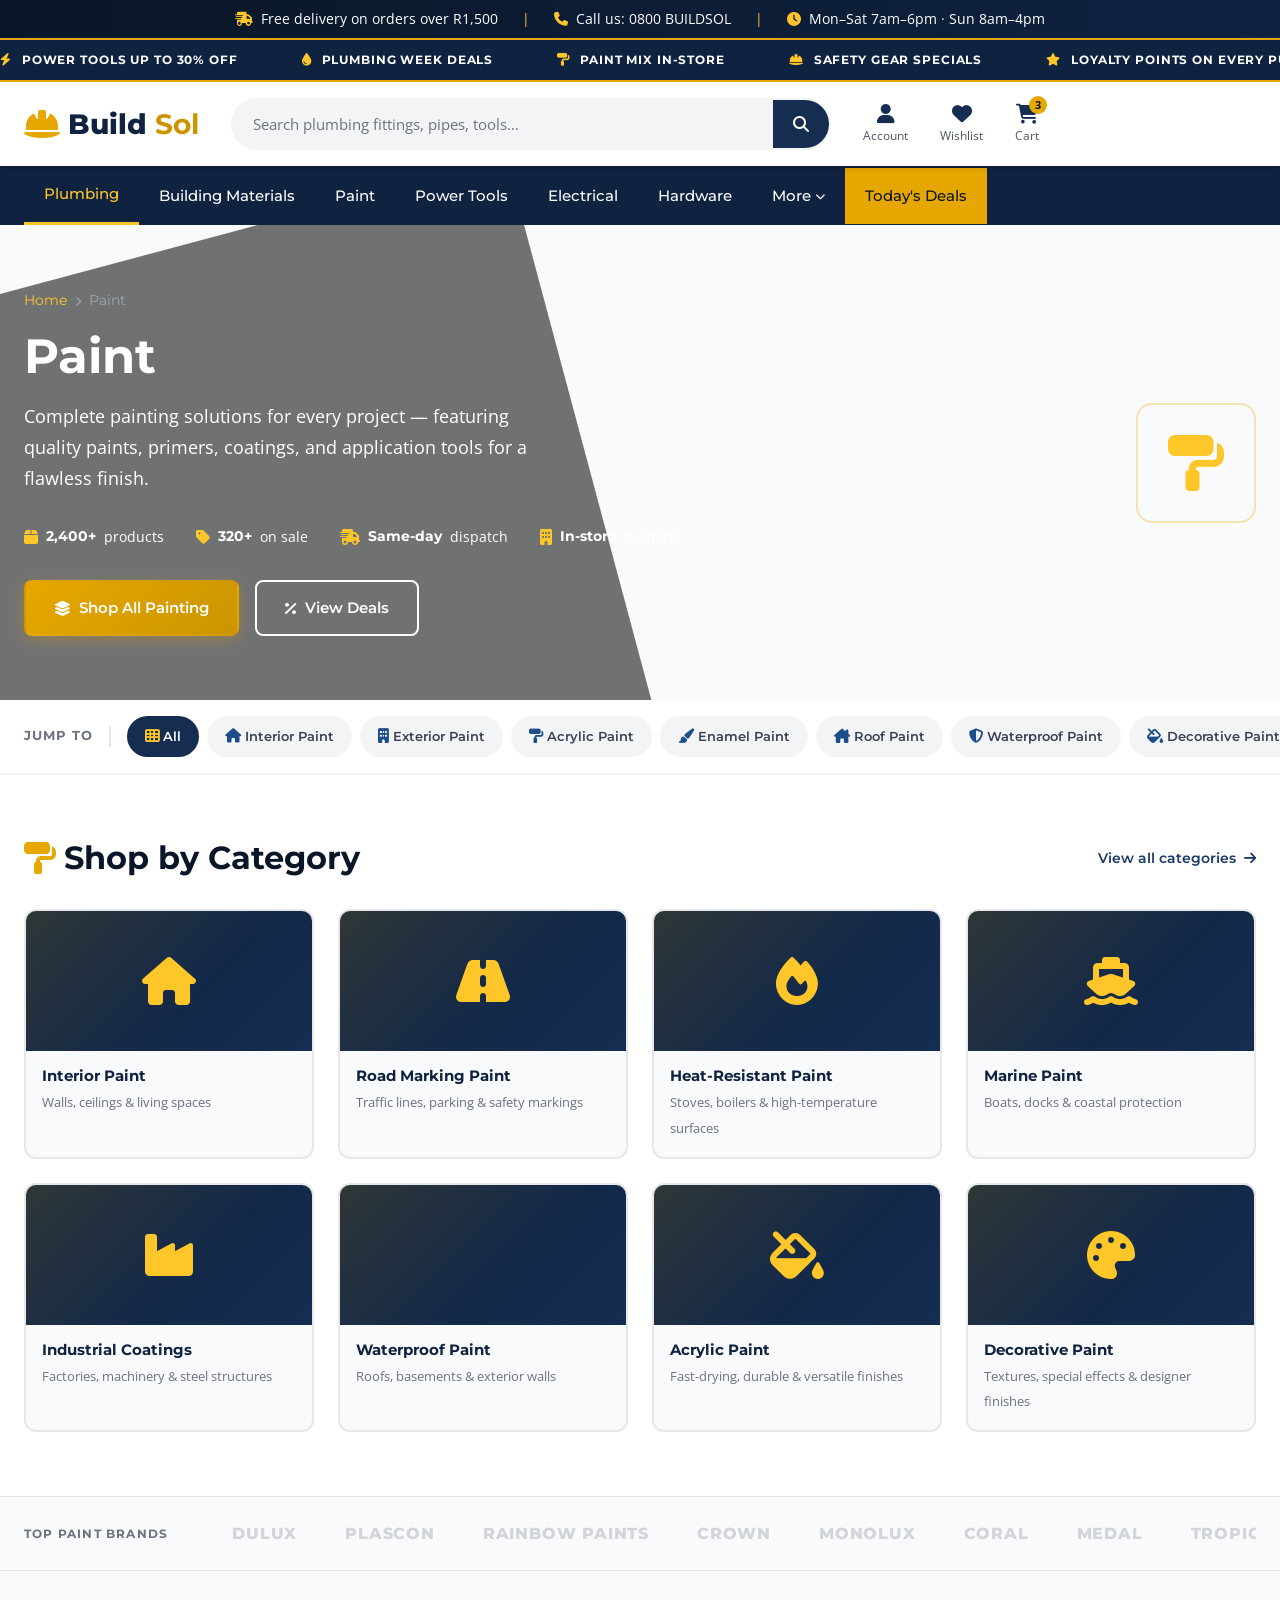
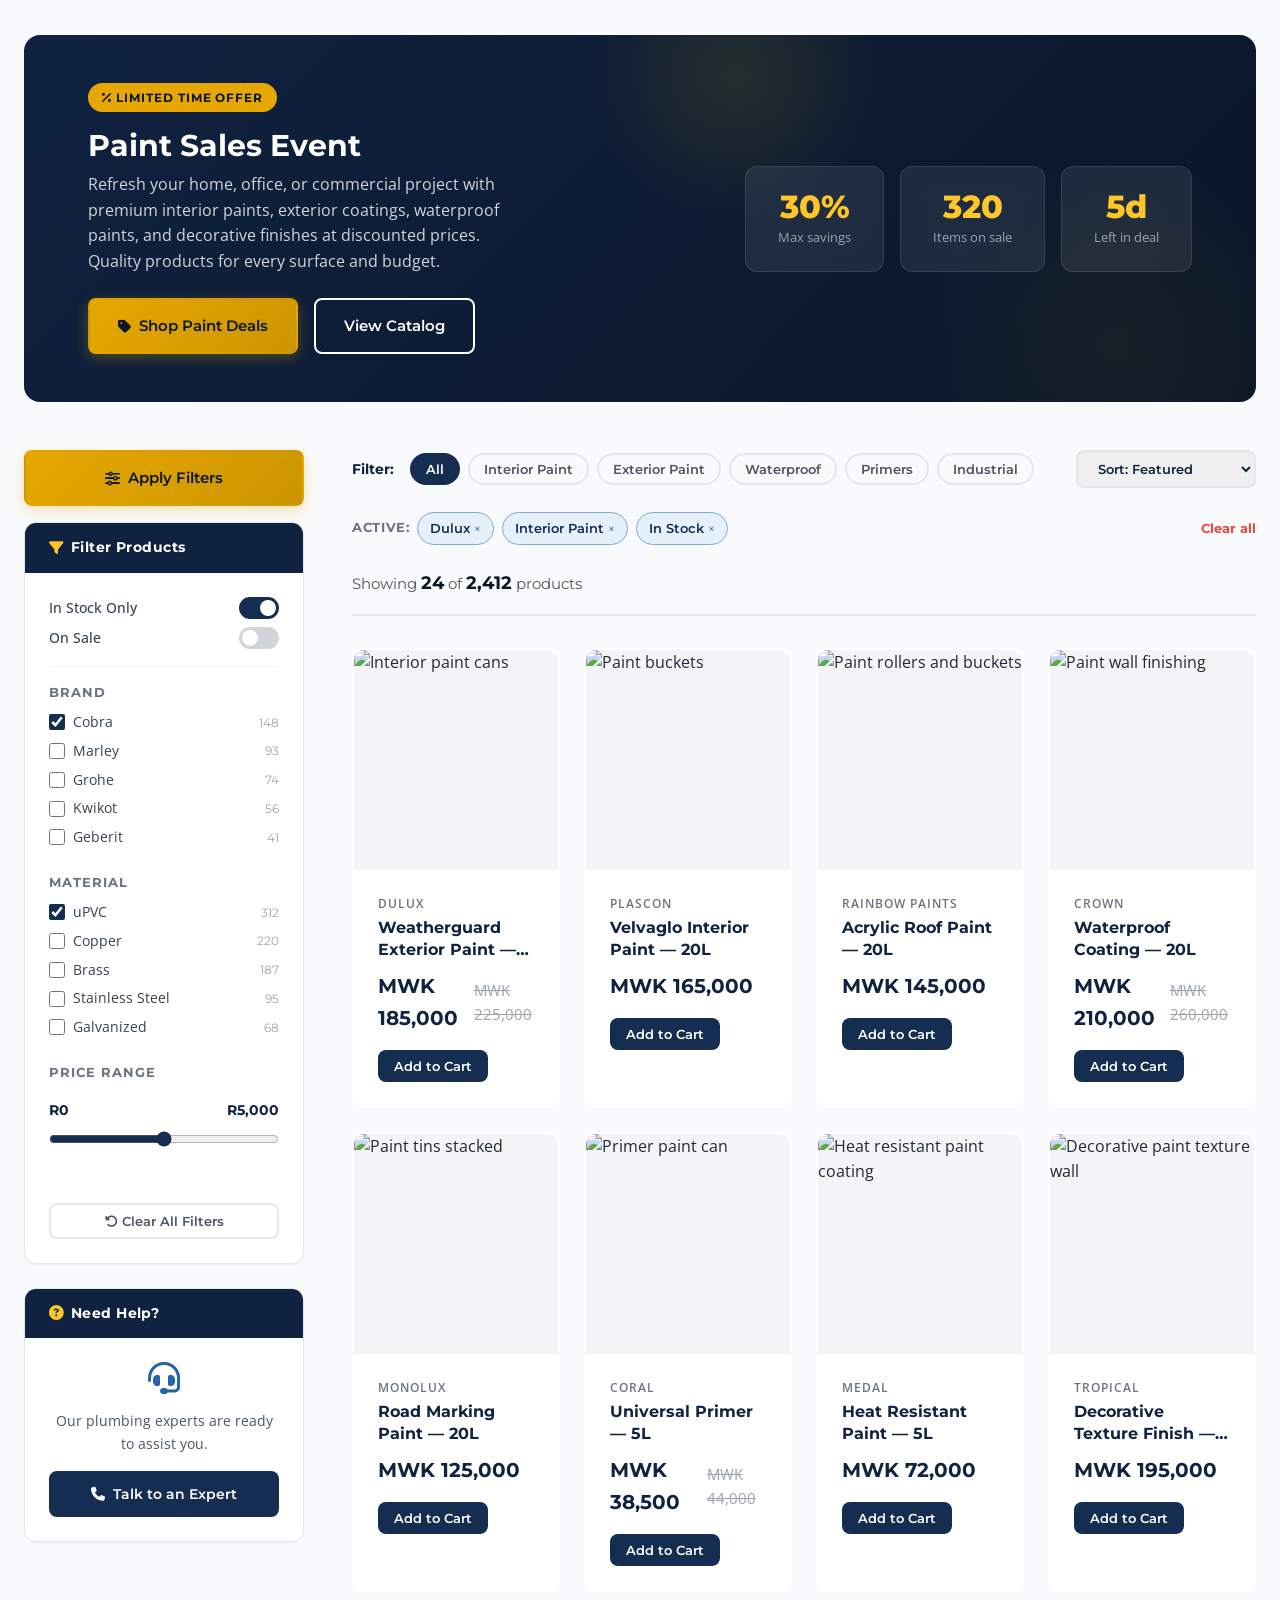
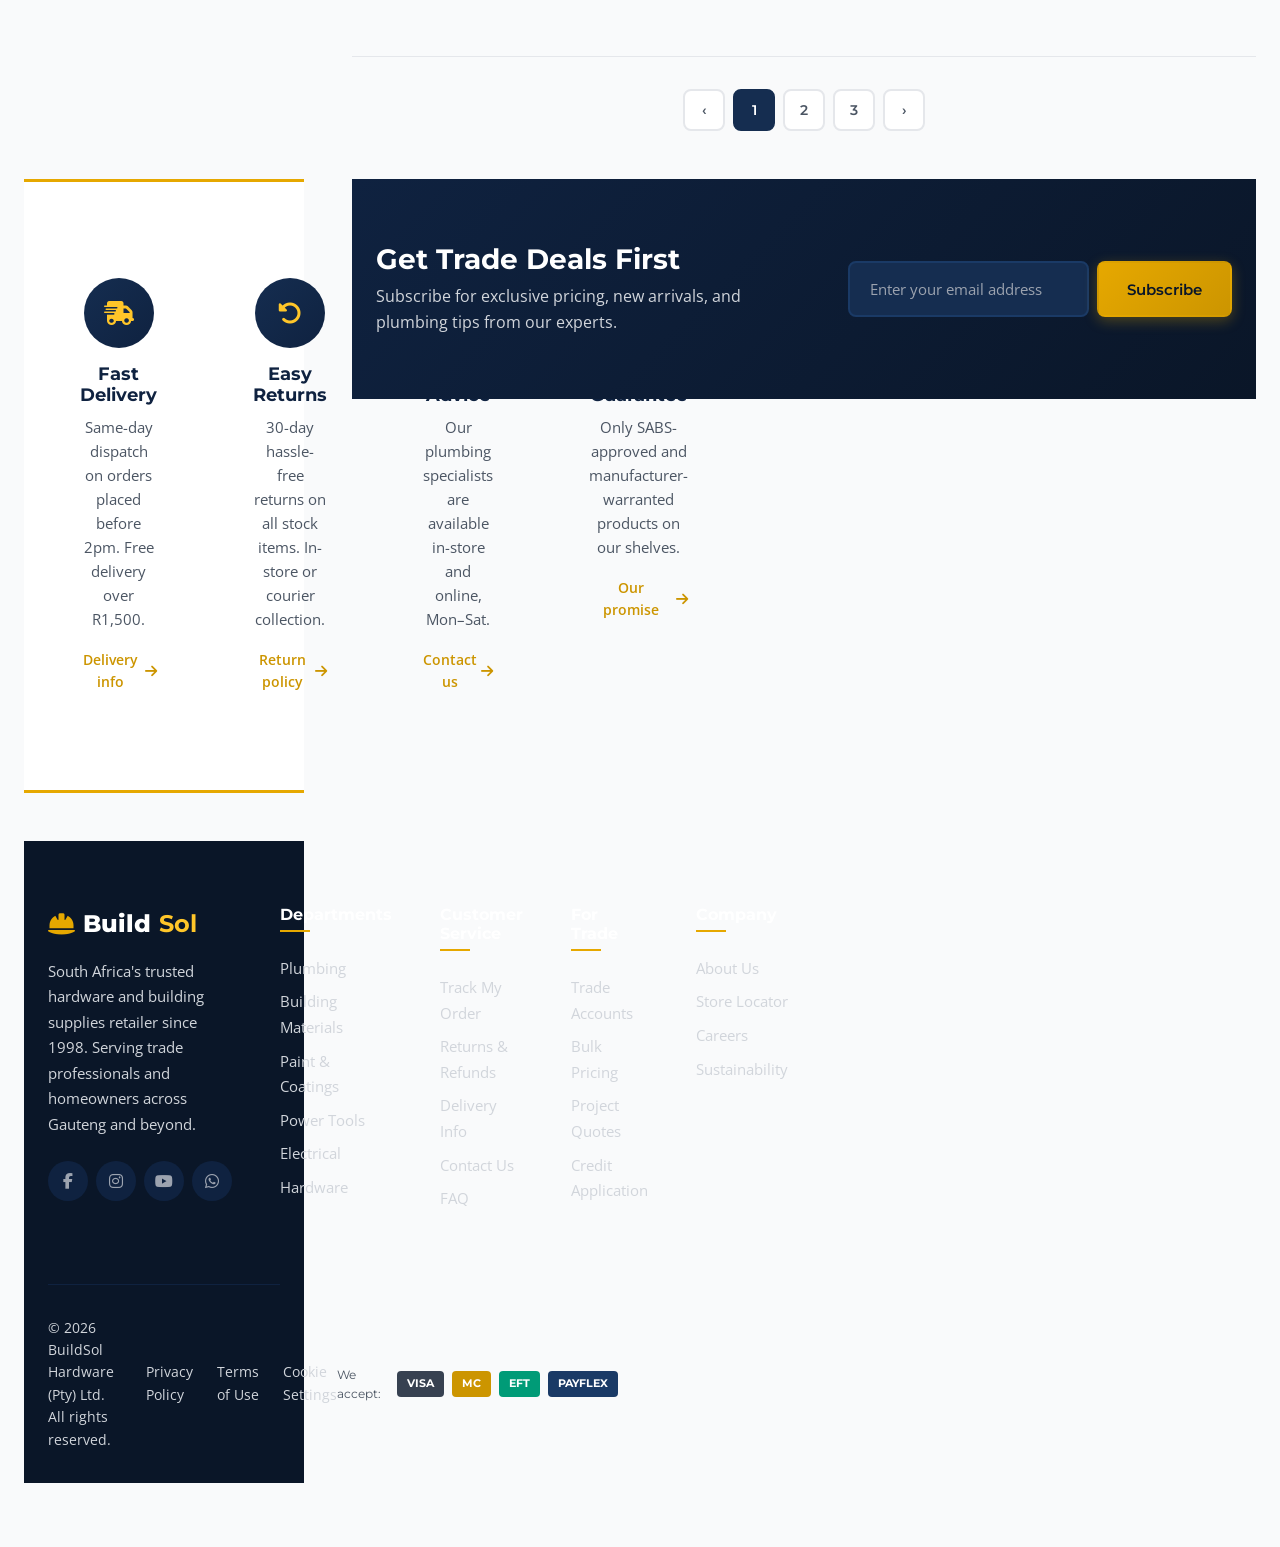
==== commit c2711c97: "Update paint.html" ====
--- a/paint.html
+++ b/paint.html
@@ -580,10 +580,37 @@
             .page-hero-ctas { flex-direction: column; }
         }
 
-		.page-hero{
+	.page-hero{
     position: relative;
     background-image: url('https://images.unsplash.com/photo-1581578731548-c64695cc6952');
     background-size: cover;
+    background-position: center;
+    background-repeat: no-repeat;
+    color: #fff;
+}
+
+/* Dark overlay for readability */
+.page-hero::before{
+    content: "";
+    position: absolute;
+    inset: 0;
+    background: rgba(0,0,0,0.55);
+    z-index: 1;
+}
+
+/* Keep content above overlay */
+.page-hero-content{
+    position: relative;
+    z-index: 2;
+}
+
+/* Optional: improve text readability */
+.page-hero h1,
+.page-hero p,
+.page-hero a,
+.page-hero .hero-stat{
+    color: #fff;
+}
 
 			
     </style>
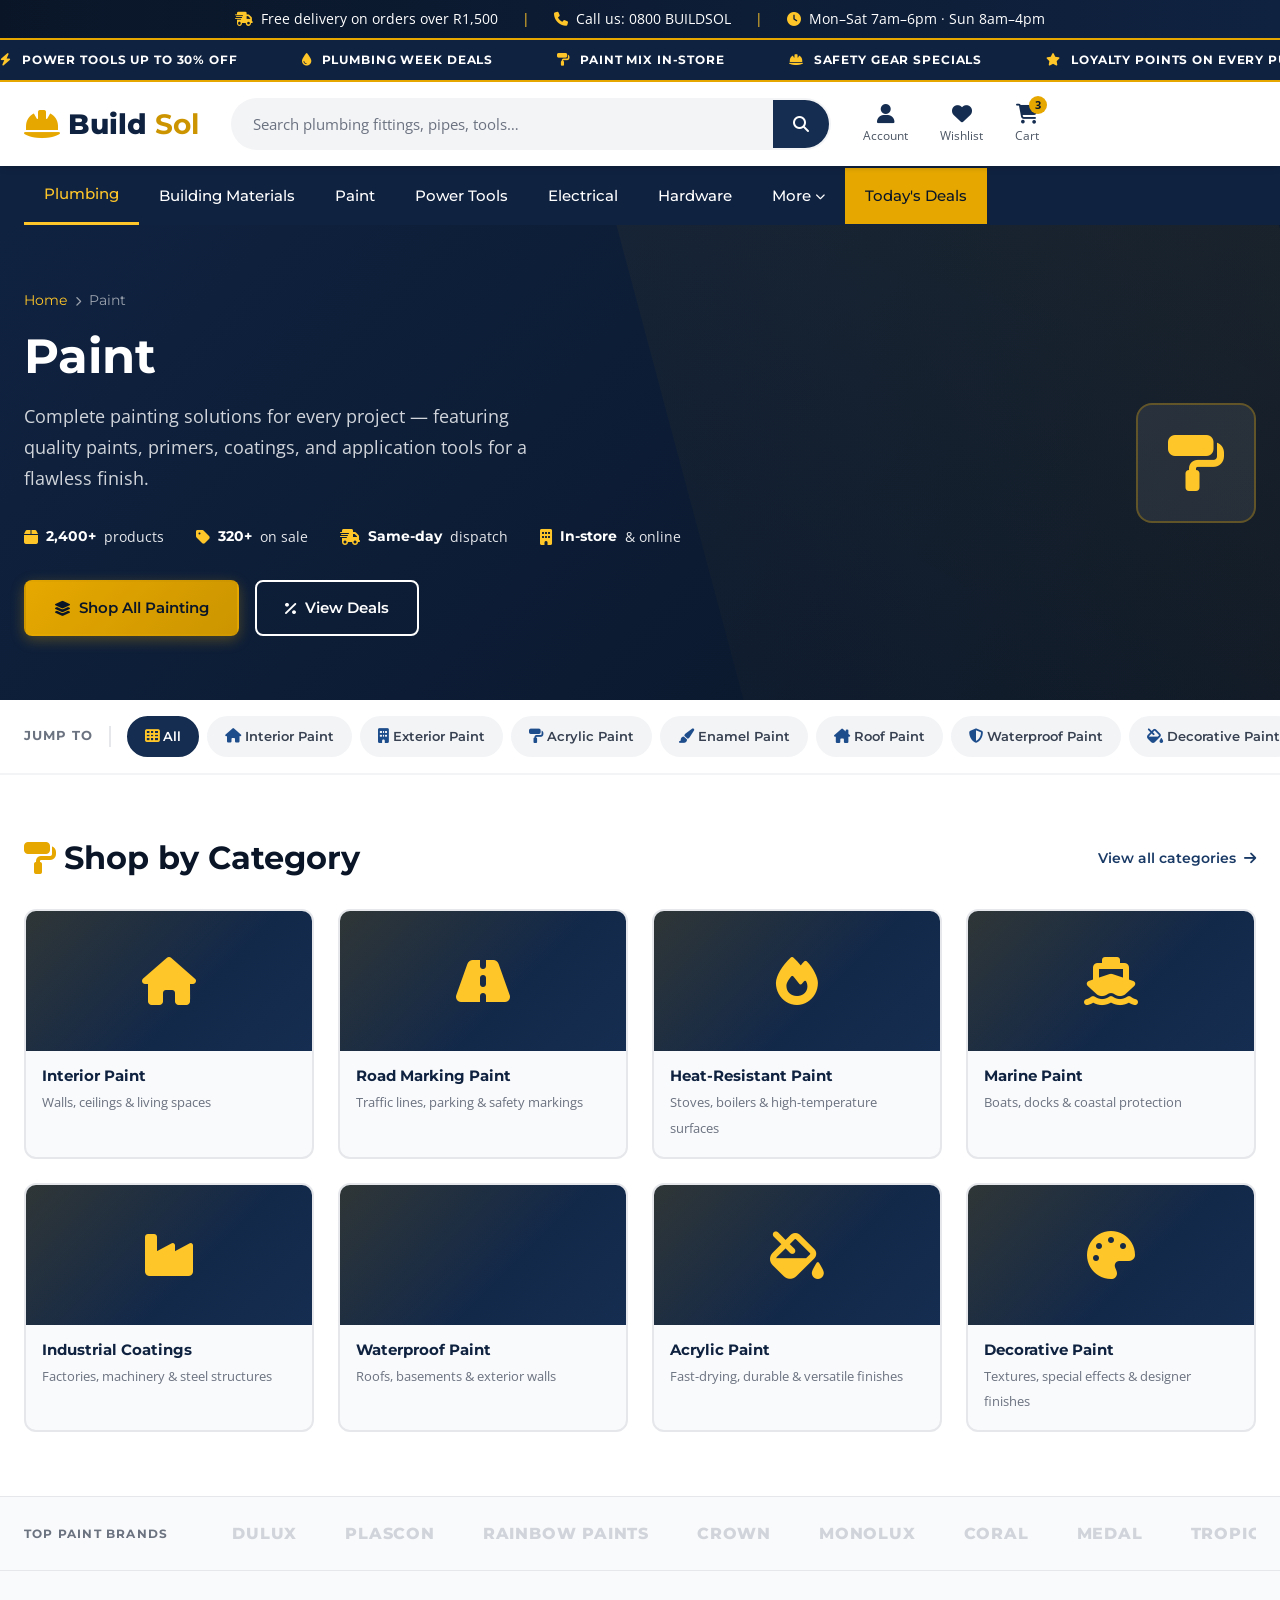
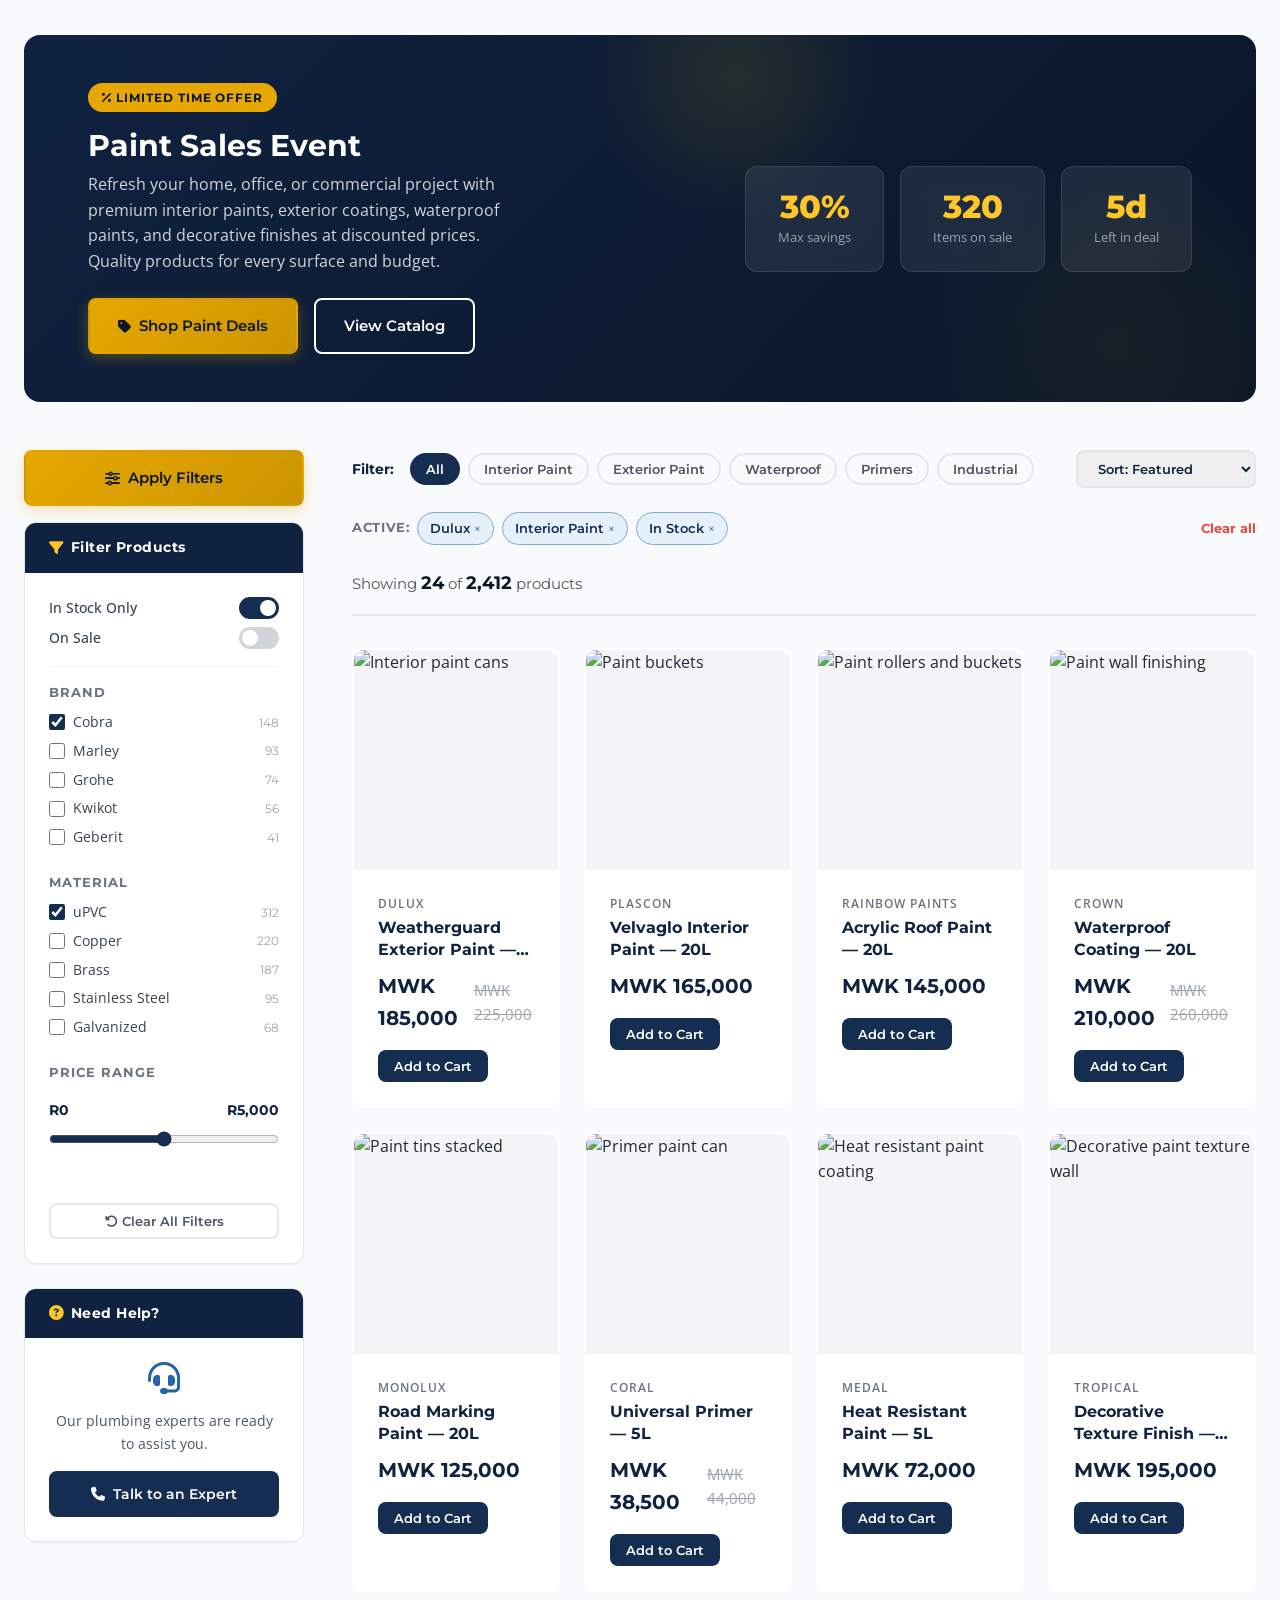
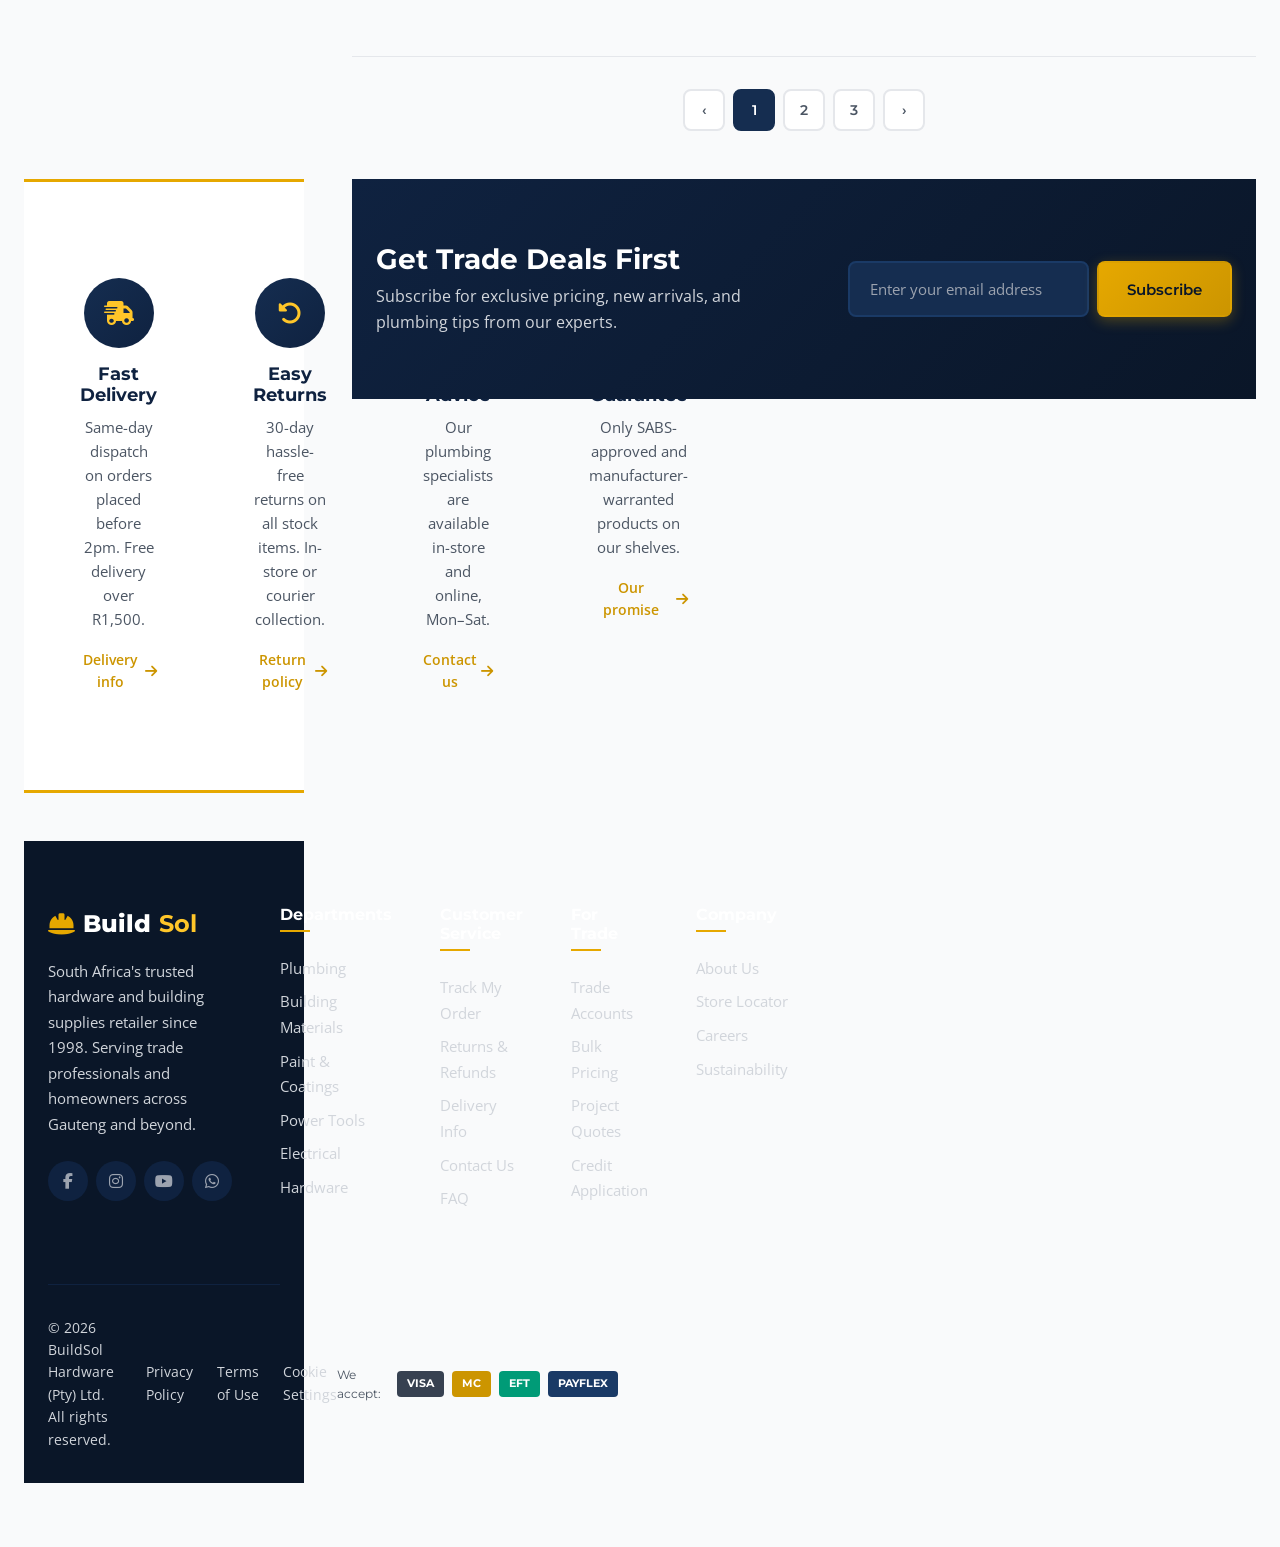
==== commit c62532f8: "Update paint.html" ====
--- a/paint.html
+++ b/paint.html
@@ -579,39 +579,6 @@
             .hero-stats-strip { gap: var(--spacing-md); }
             .page-hero-ctas { flex-direction: column; }
         }
-
-	.page-hero{
-    position: relative;
-    background-image: url('https://images.unsplash.com/photo-1581578731548-c64695cc6952');
-    background-size: cover;
-    background-position: center;
-    background-repeat: no-repeat;
-    color: #fff;
-}
-
-/* Dark overlay for readability */
-.page-hero::before{
-    content: "";
-    position: absolute;
-    inset: 0;
-    background: rgba(0,0,0,0.55);
-    z-index: 1;
-}
-
-/* Keep content above overlay */
-.page-hero-content{
-    position: relative;
-    z-index: 2;
-}
-
-/* Optional: improve text readability */
-.page-hero h1,
-.page-hero p,
-.page-hero a,
-.page-hero .hero-stat{
-    color: #fff;
-}
-
 			
     </style>
 </head>
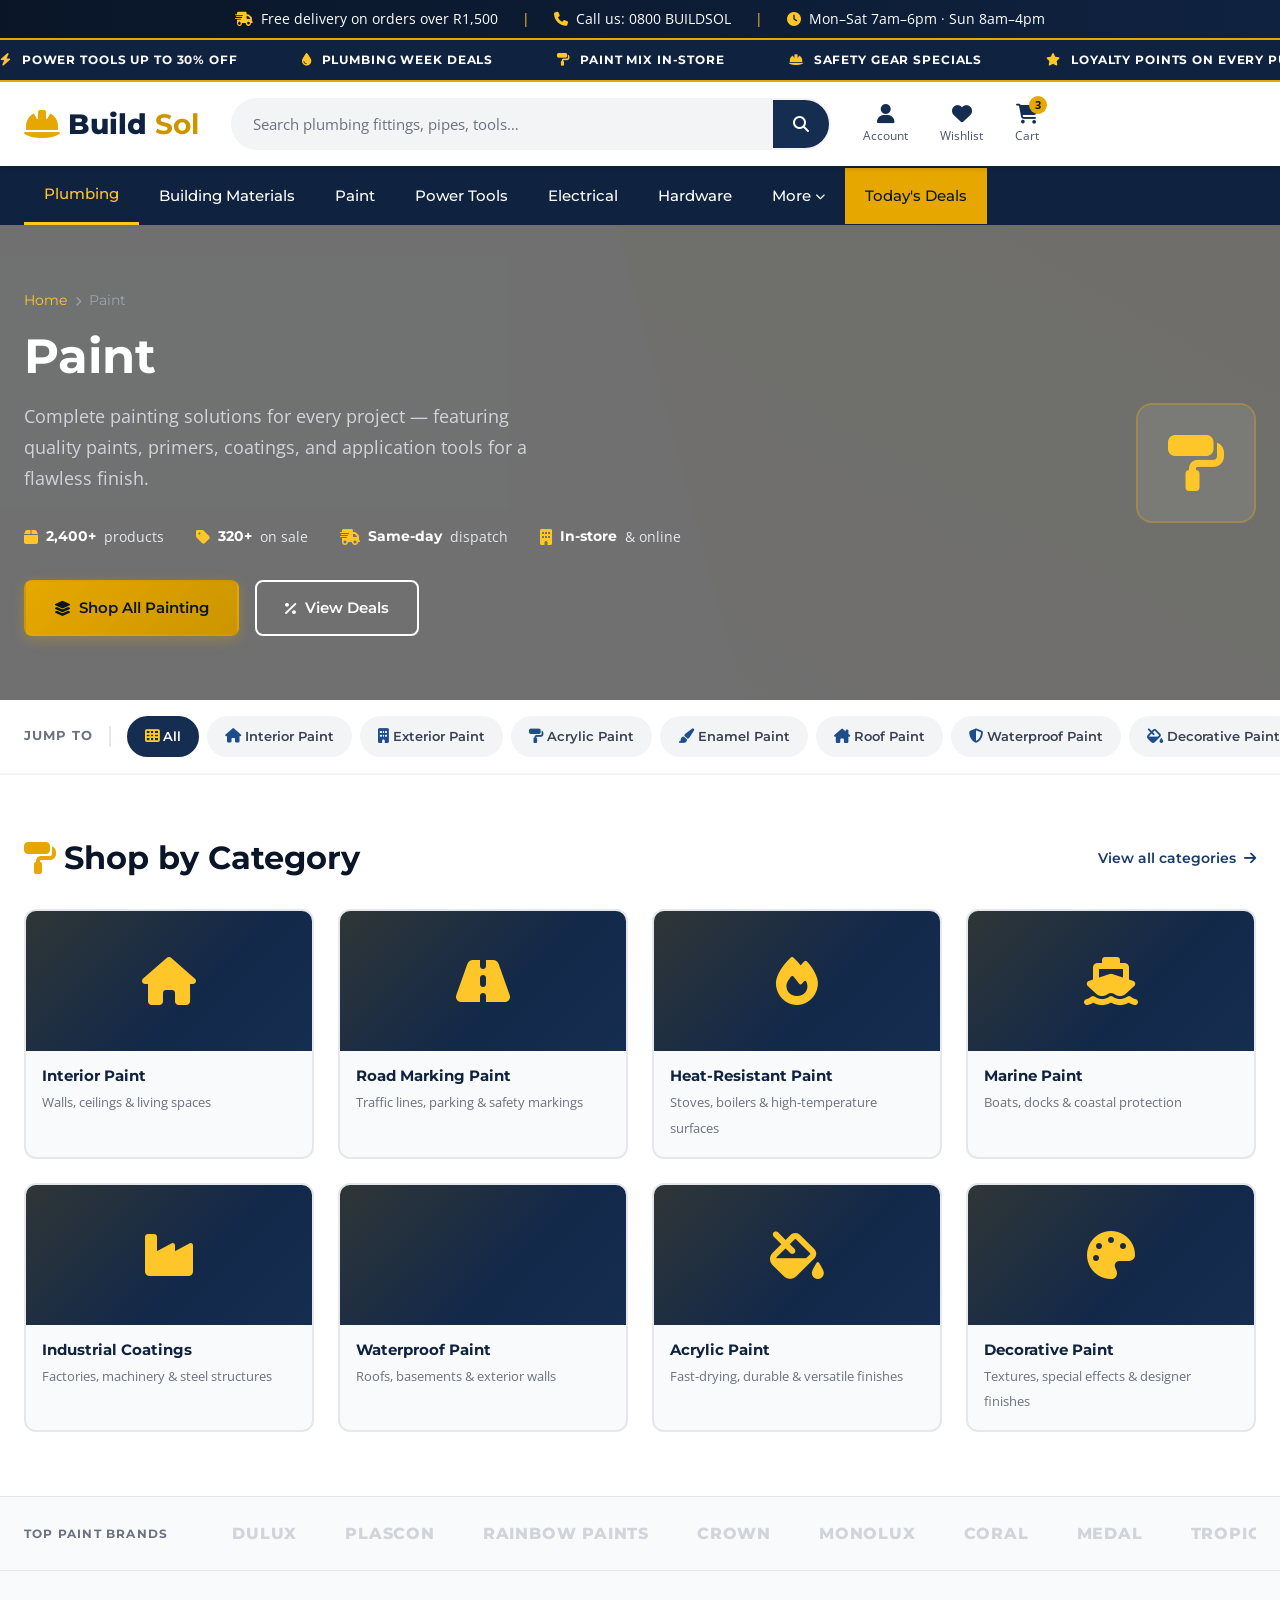
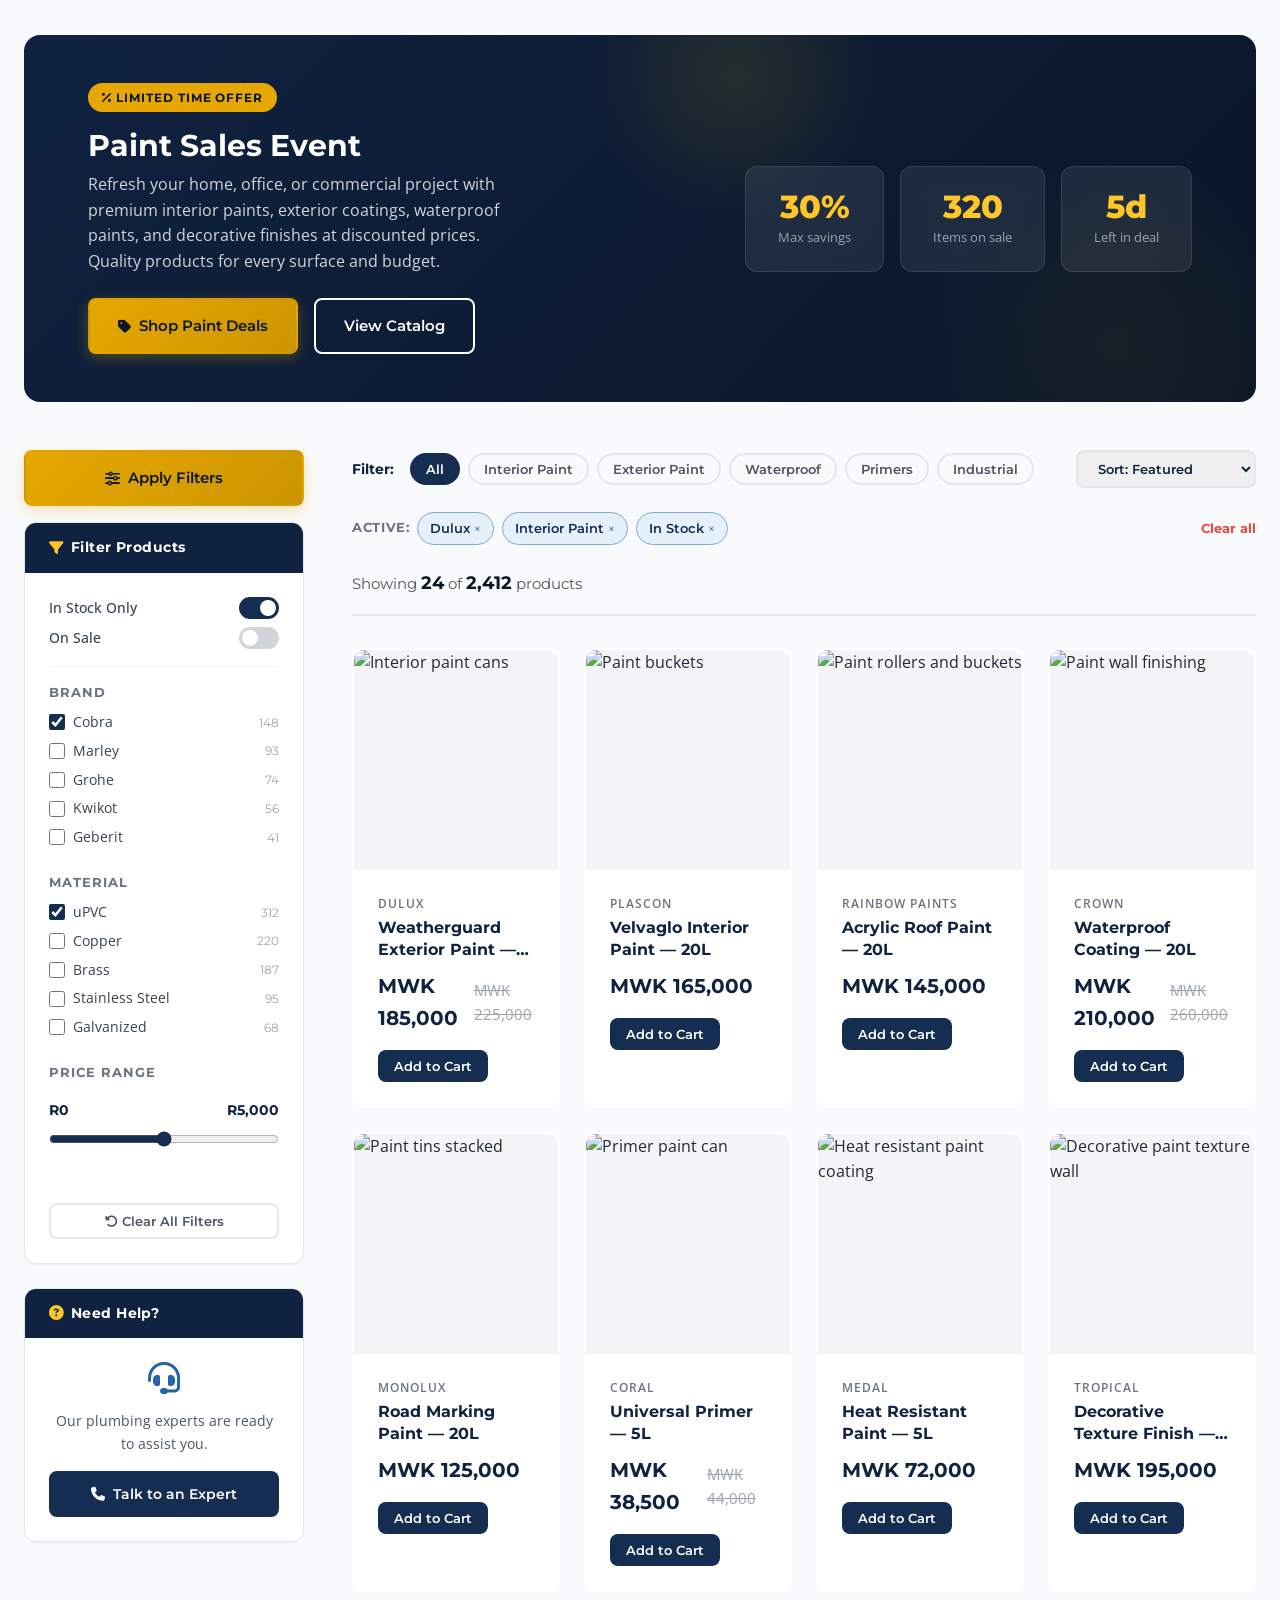
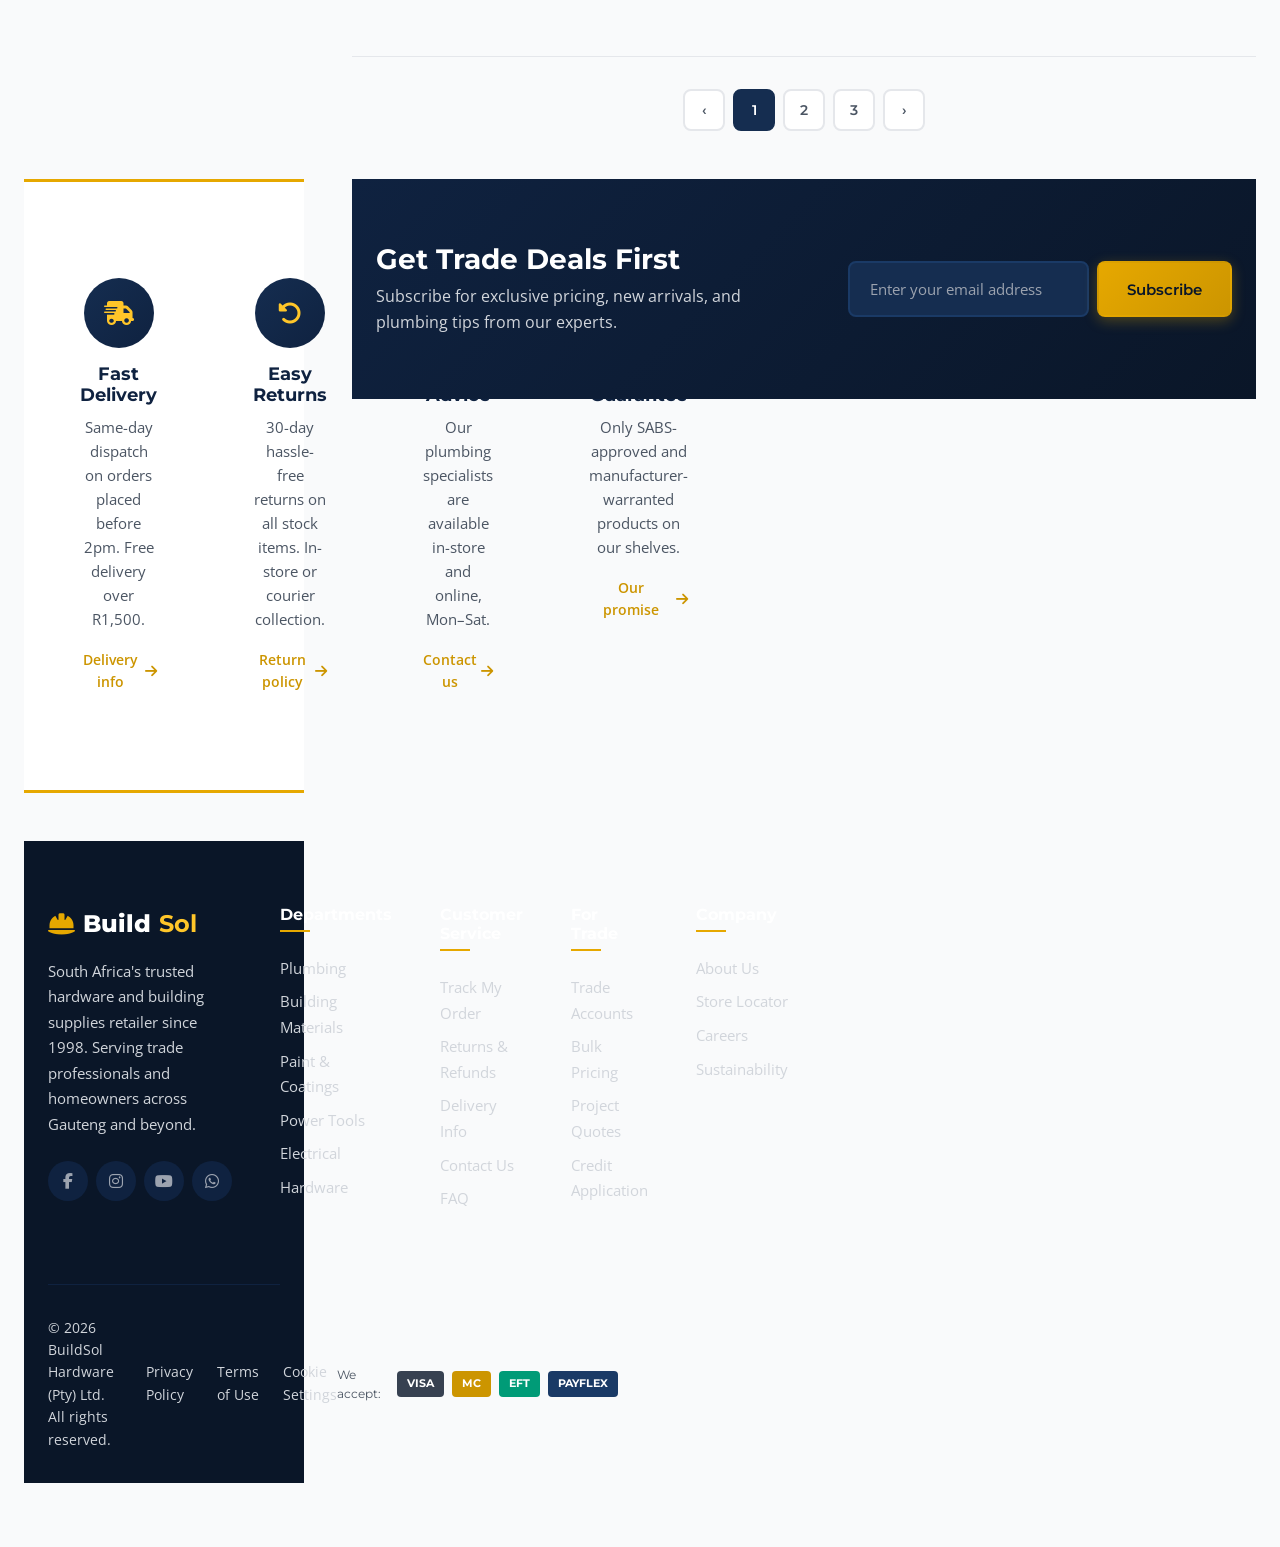
==== commit 05914555: "Update paint.html" ====
--- a/paint.html
+++ b/paint.html
@@ -704,16 +704,36 @@
       - Electrical:         fa-plug-circle-bolt   | "Wiring, switches & lighting"
       - Hardware:           fa-toolbox       | "Fasteners, hinges & fittings"
 -->
-<section class="page-hero" id="catPageHero">
-    <div class="page-hero-content">
+<section class="page-hero" id="catPageHero"
+    style="
+        background-image: url('https://images.unsplash.com/photo-1581578731548-c64695cc6952');
+        background-size: cover;
+        background-position: center;
+        background-repeat: no-repeat;
+        position: relative;
+    ">
+
+    <!-- Overlay -->
+    <div style="
+        position:absolute;
+        inset:0;
+        background:rgba(0,0,0,0.55);
+    "></div>
+
+    <div class="page-hero-content" style="position:relative; z-index:2; color:#fff;">
+
         <div class="page-hero-text">
             <nav class="breadcrumb" aria-label="Breadcrumb">
                 <a href="index.html">Home</a>
                 <i class="fas fa-chevron-right"></i>
                 <span>Paint</span>
             </nav>
+
             <h1>Paint</h1>
-            <p>Complete painting solutions for every project — featuring quality paints, primers, coatings, and application tools for a flawless finish.</p>
+
+            <p>
+                Complete painting solutions for every project — featuring quality paints, primers, coatings, and application tools for a flawless finish.
+            </p>
 
             <div class="hero-stats-strip">
                 <div class="hero-stat"><i class="fas fa-box"></i><strong>2,400+</strong> products</div>
@@ -731,6 +751,7 @@
         <div class="page-hero-icon" aria-hidden="true">
             <i class="fas fa-paint-roller"></i>
         </div>
+
     </div>
 </section>
 
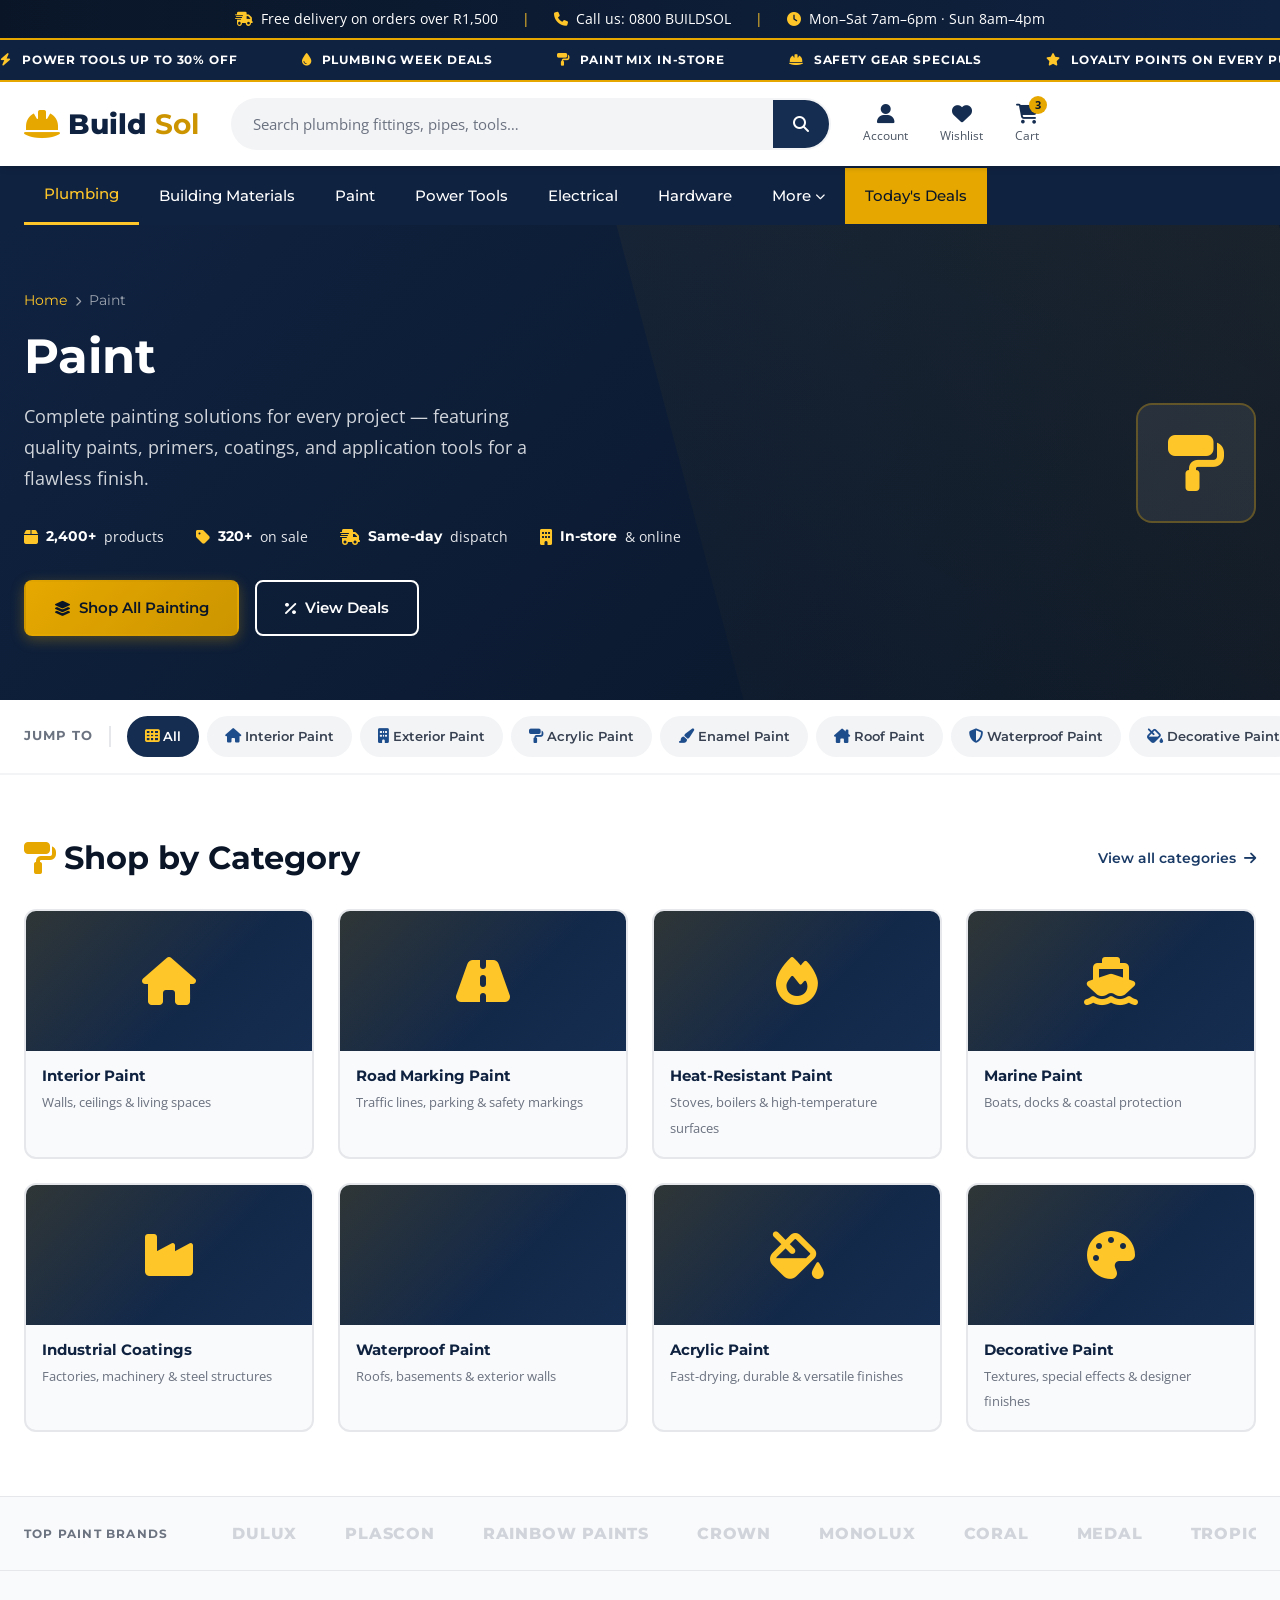
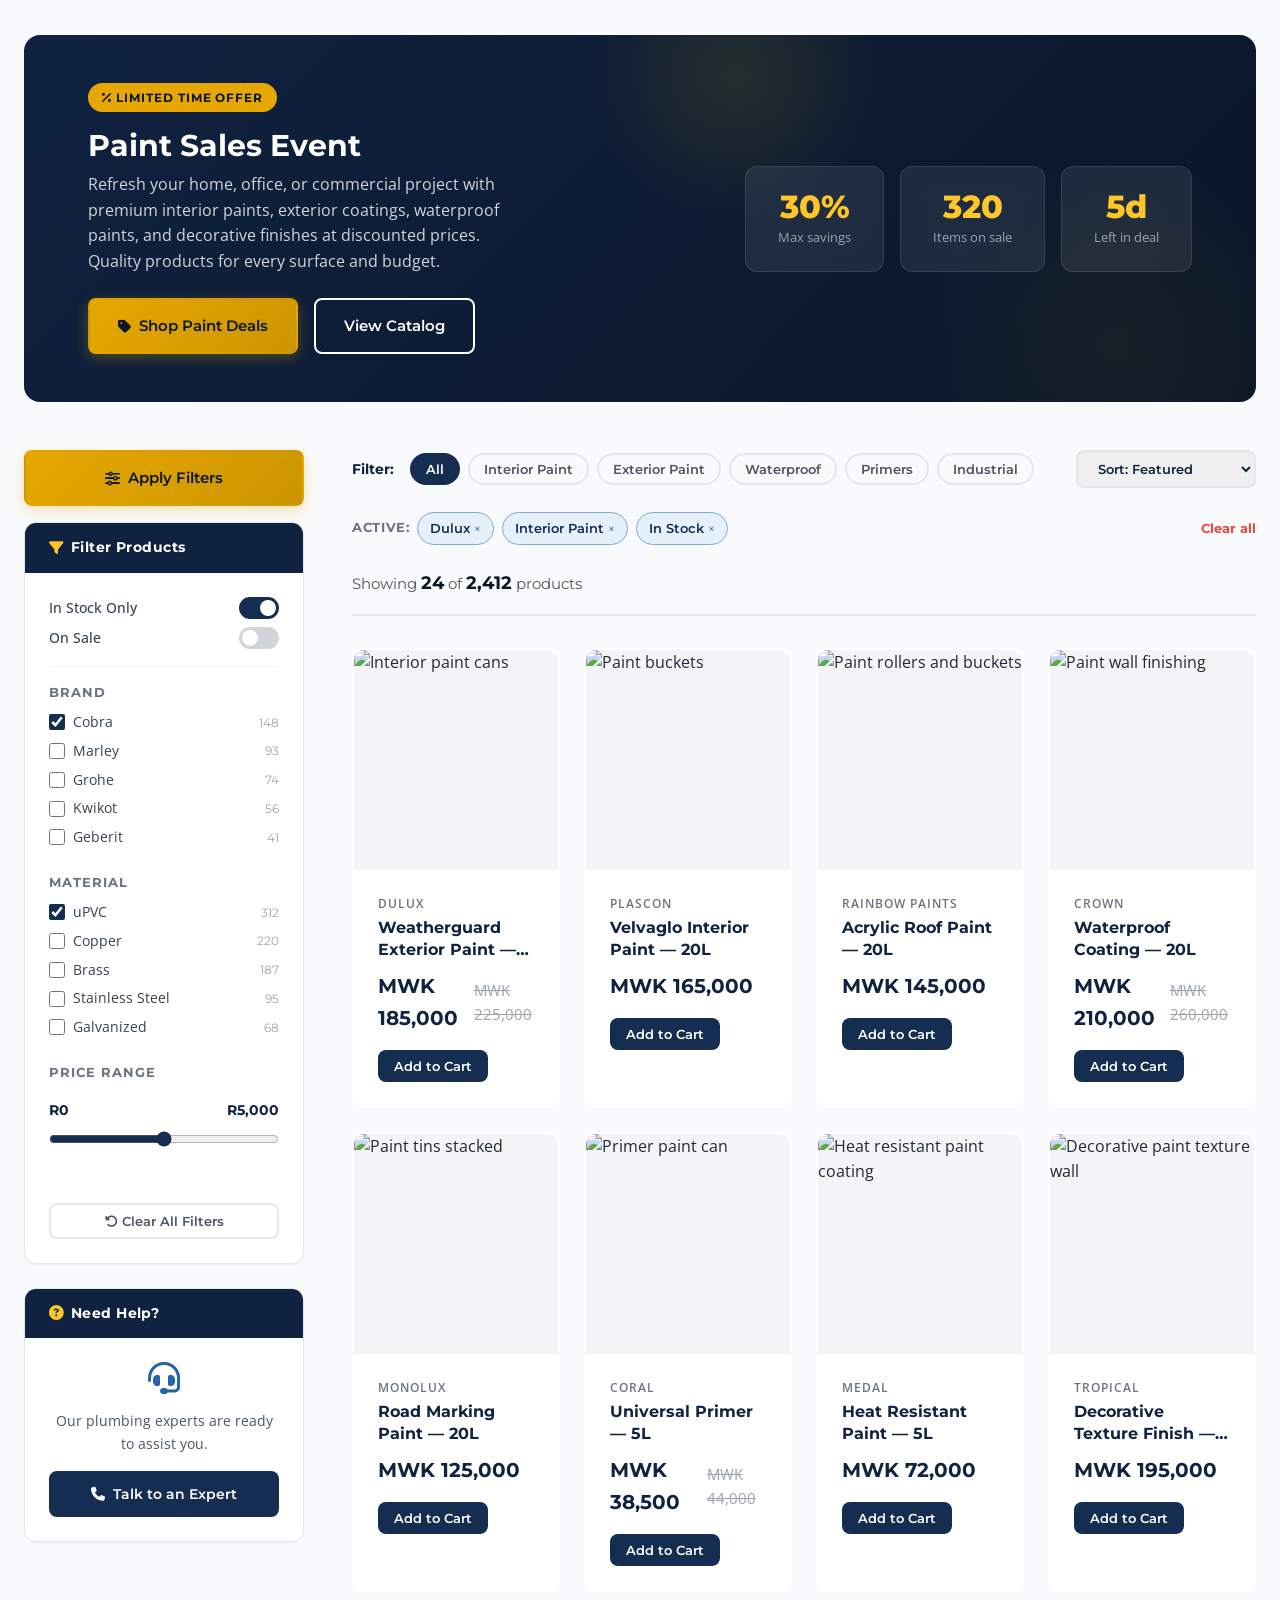
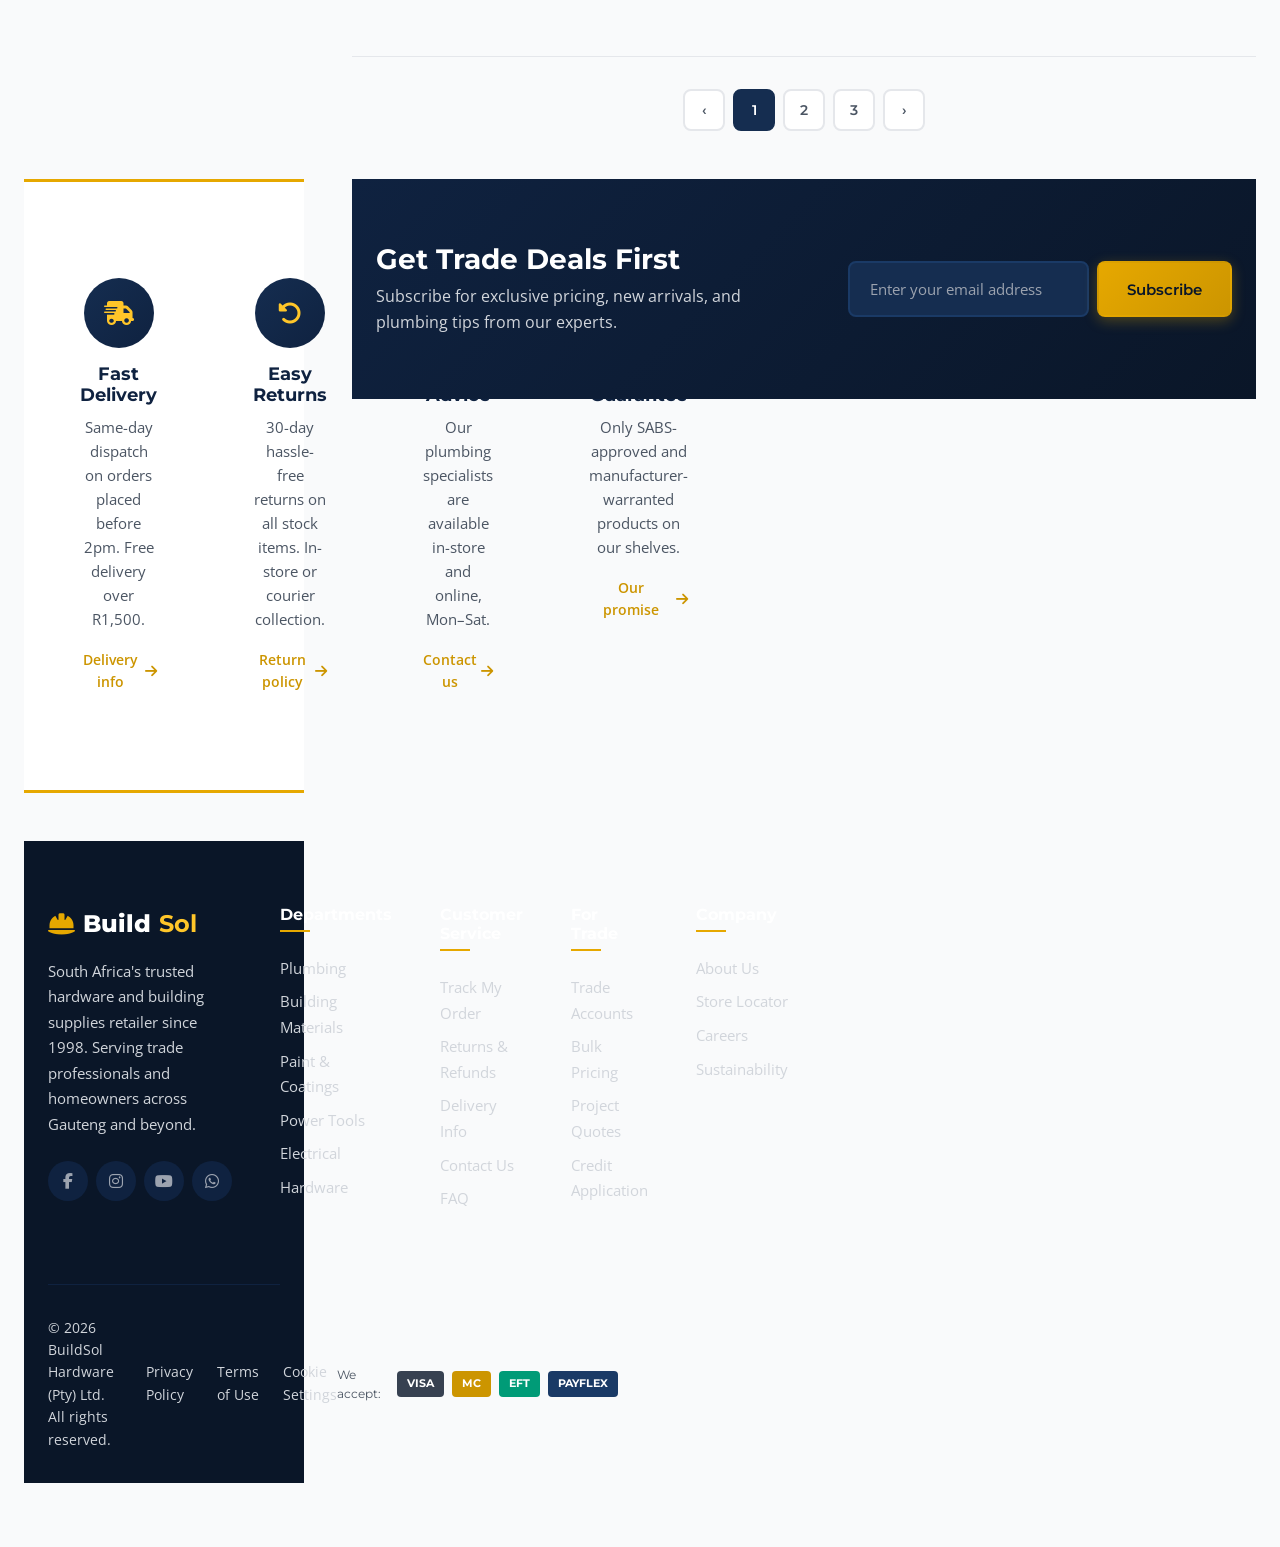
==== commit 47603b76: "Update paint.html" ====
--- a/paint.html
+++ b/paint.html
@@ -704,36 +704,16 @@
       - Electrical:         fa-plug-circle-bolt   | "Wiring, switches & lighting"
       - Hardware:           fa-toolbox       | "Fasteners, hinges & fittings"
 -->
-<section class="page-hero" id="catPageHero"
-    style="
-        background-image: url('https://images.unsplash.com/photo-1581578731548-c64695cc6952');
-        background-size: cover;
-        background-position: center;
-        background-repeat: no-repeat;
-        position: relative;
-    ">
-
-    <!-- Overlay -->
-    <div style="
-        position:absolute;
-        inset:0;
-        background:rgba(0,0,0,0.55);
-    "></div>
-
-    <div class="page-hero-content" style="position:relative; z-index:2; color:#fff;">
-
+<section class="page-hero" id="catPageHero">
+    <div class="page-hero-content">
         <div class="page-hero-text">
             <nav class="breadcrumb" aria-label="Breadcrumb">
                 <a href="index.html">Home</a>
                 <i class="fas fa-chevron-right"></i>
                 <span>Paint</span>
             </nav>
-
             <h1>Paint</h1>
-
-            <p>
-                Complete painting solutions for every project — featuring quality paints, primers, coatings, and application tools for a flawless finish.
-            </p>
+            <p>Complete painting solutions for every project — featuring quality paints, primers, coatings, and application tools for a flawless finish.</p>
 
             <div class="hero-stats-strip">
                 <div class="hero-stat"><i class="fas fa-box"></i><strong>2,400+</strong> products</div>
@@ -751,9 +731,9 @@
         <div class="page-hero-icon" aria-hidden="true">
             <i class="fas fa-paint-roller"></i>
         </div>
-
     </div>
 </section>
+
 
 <!-- ===== Quick Category Navigation ===== -->
 <div class="cat-quick-nav" role="navigation" aria-label="Subcategory shortcuts">
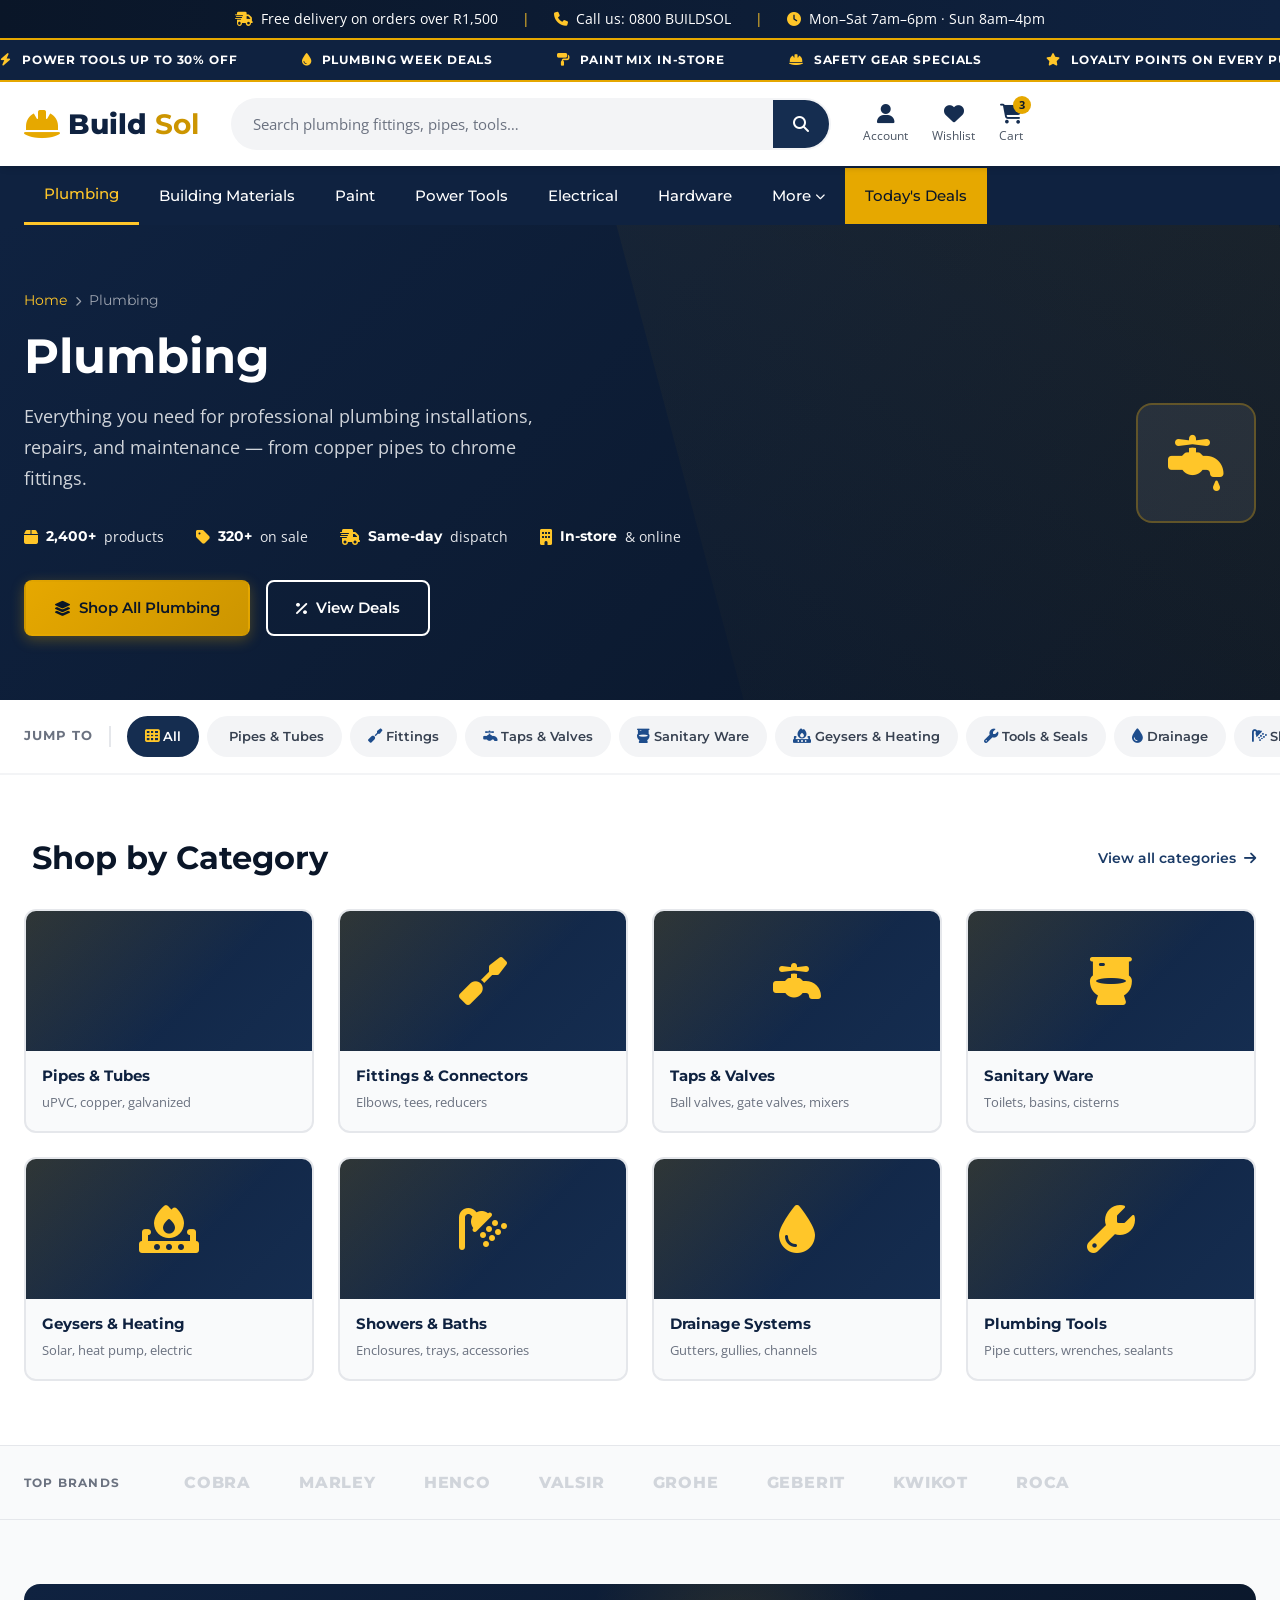
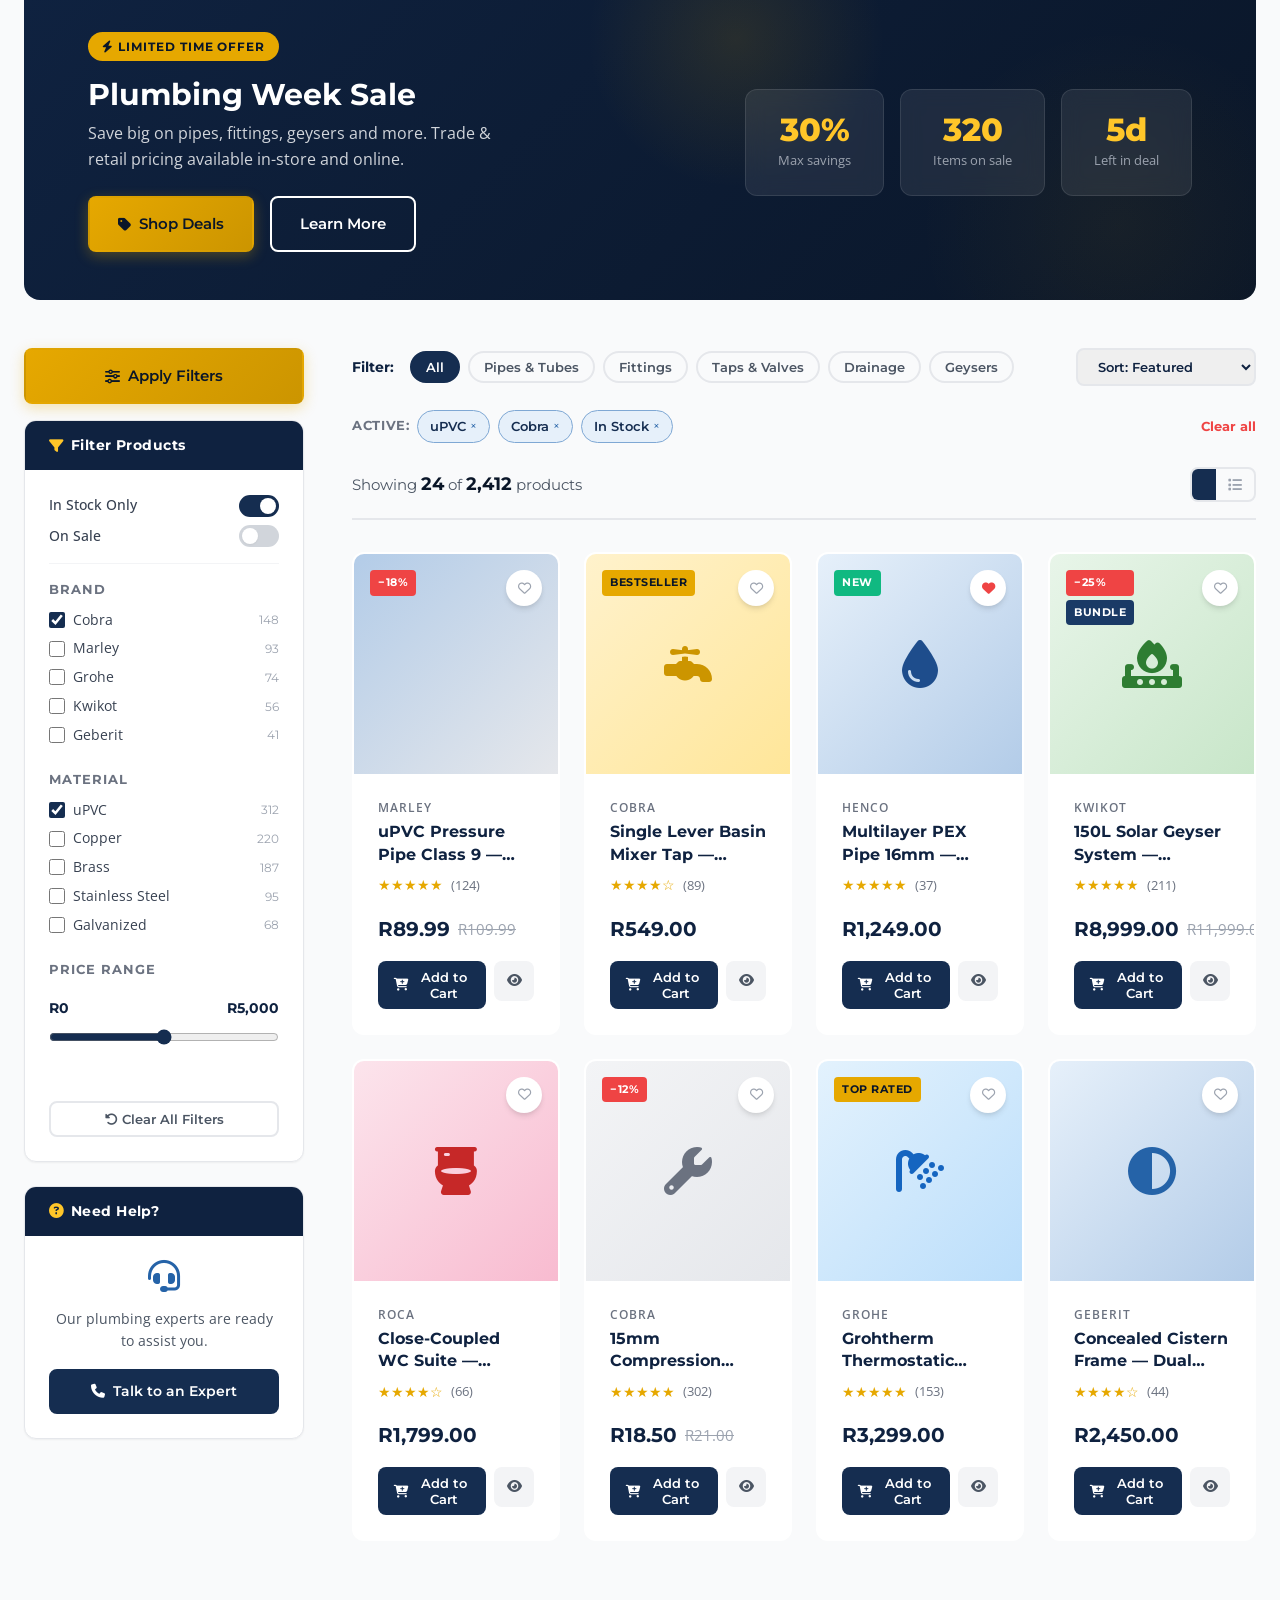
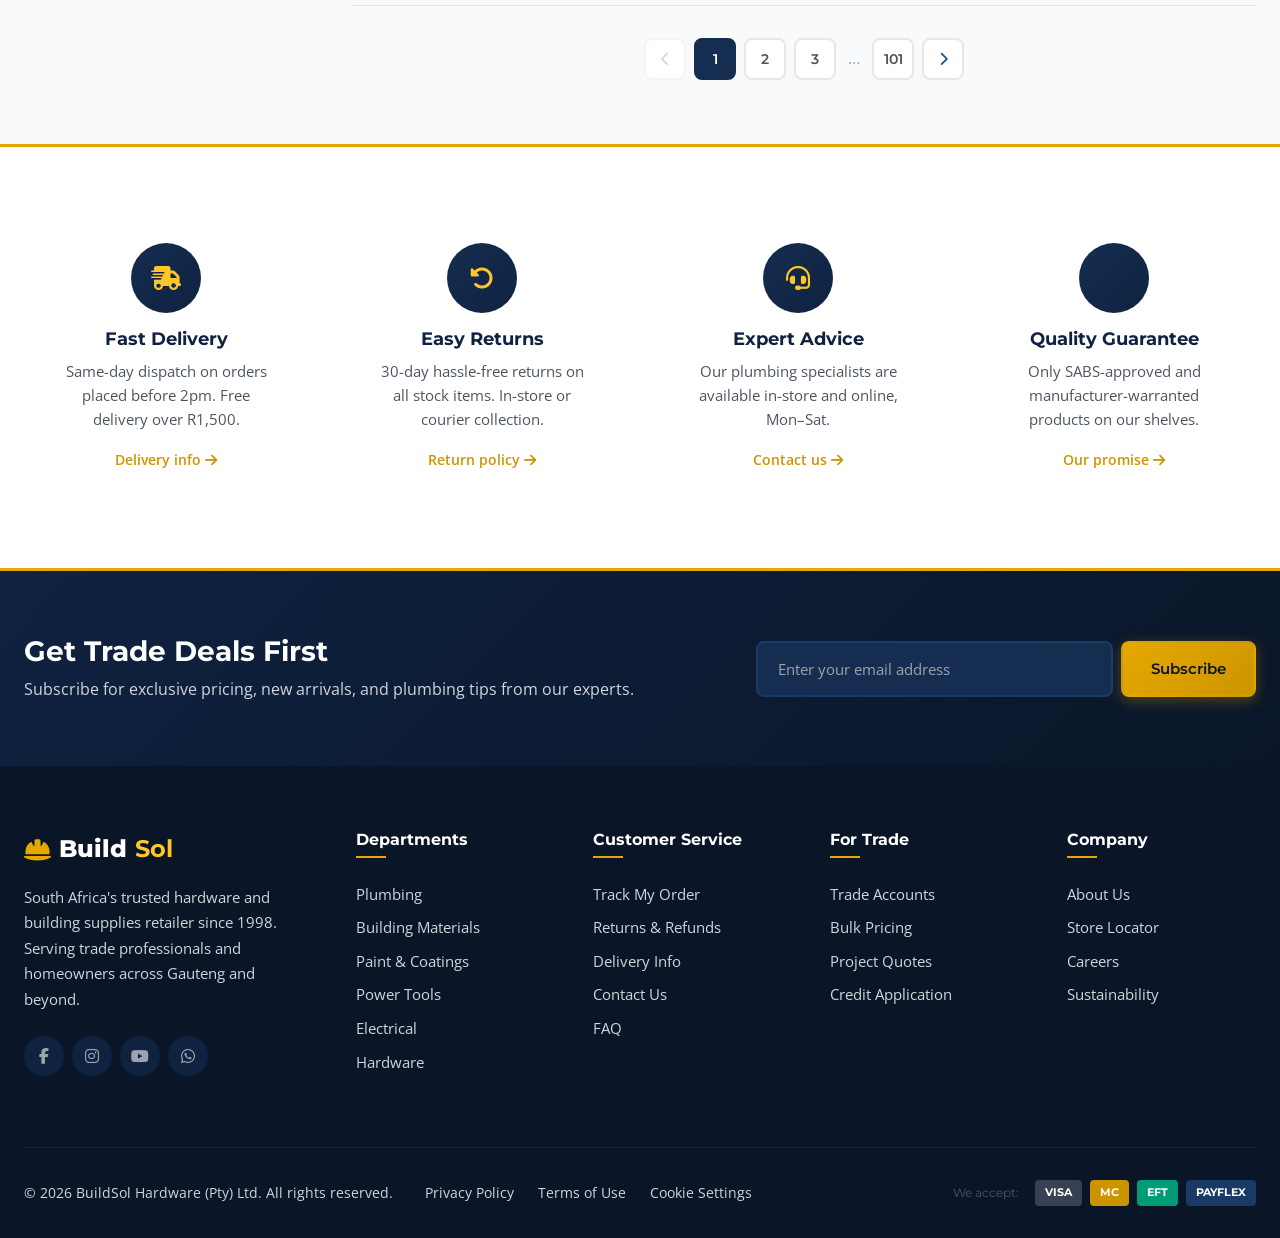
==== commit 51a7c25e: "Update paint.html" ====
--- a/paint.html
+++ b/paint.html
@@ -3,7 +3,7 @@
 <head>
     <meta charset="UTF-8">
     <meta name="viewport" content="width=device-width, initial-scale=1.0">
-    <title>Paint — BuildSol Hardware</title>
+    <title>Plumbing — BuildSol Hardware</title>
 	 <link rel="stylesheet" href="css/styles.css">
     <link rel="stylesheet" href="styles.css">
     <link rel="preconnect" href="https://fonts.googleapis.com">
@@ -579,11 +579,9 @@
             .hero-stats-strip { gap: var(--spacing-md); }
             .page-hero-ctas { flex-direction: column; }
         }
-			
     </style>
 </head>
 <body>
-  
 
 <!-- ===== Announcement Bar ===== -->
 <div class="announcement-bar">
@@ -627,7 +625,11 @@
             <button><i class="fas fa-search"></i></button>
         </div>
 
-         <a href="#registerForm" class="action-link" id="accountBtn"><i class="fas fa-user"></i><span>Account</span></a>
+        <div class="header-actions">
+            <a href="#" class="action-link">
+                <i class="fas fa-user"></i>
+                <span>Account</span>
+            </a>
             <a href="#" class="action-link">
                 <i class="fas fa-heart"></i>
                 <span>Wishlist</span>
@@ -647,12 +649,12 @@
 <!-- ===== Main Navigation ===== -->
 <nav class="main-nav">
     <ul class="nav-list">
-        <li class="nav-item active"><a href="plumbing.html">Plumbing</a></li>
-        <li class="nav-item"><a href="buildinghtml">Building Materials</a></li>
-        <li class="nav-item"><a href="paint.html">Paint</a></li>
-        <li class="nav-item"><a href="tools.html">Power Tools</a></li>
-        <li class="nav-item"><a href="electrical.html">Electrical</a></li>
-        <li class="nav-item"><a href="hardware.html">Hardware</a></li>
+        <li class="nav-item active"><a href="#">Plumbing</a></li>
+        <li class="nav-item"><a href="#">Building Materials</a></li>
+        <li class="nav-item"><a href="#">Paint</a></li>
+        <li class="nav-item"><a href="#">Power Tools</a></li>
+        <li class="nav-item"><a href="#">Electrical</a></li>
+        <li class="nav-item"><a href="#">Hardware</a></li>
         <li class="nav-item dropdown">
             <a href="#">More <i class="fas fa-chevron-down"></i></a>
             <div class="dropdown-menu">
@@ -683,9 +685,9 @@
     </div>
     <ul class="mobile-nav-list">
         <li><a href="#" class="highlight">Today's Deals</a></li>
-        <li><a href="plumbing.html">Plumbing</a></li>
+        <li><a href="#">Plumbing</a></li>
         <li><a href="#">Building Materials</a></li>
-        <li><a href="paint.html">Paint</a></li>
+        <li><a href="#">Paint</a></li>
         <li><a href="#">Power Tools</a></li>
         <li><a href="#">Electrical</a></li>
         <li><a href="#">Hardware</a></li>
@@ -708,12 +710,12 @@
     <div class="page-hero-content">
         <div class="page-hero-text">
             <nav class="breadcrumb" aria-label="Breadcrumb">
-                <a href="index.html">Home</a>
+                <a href="#">Home</a>
                 <i class="fas fa-chevron-right"></i>
-                <span>Paint</span>
+                <span>Plumbing</span>
             </nav>
-            <h1>Paint</h1>
-            <p>Complete painting solutions for every project — featuring quality paints, primers, coatings, and application tools for a flawless finish.</p>
+            <h1>Plumbing</h1>
+            <p>Everything you need for professional plumbing installations, repairs, and maintenance — from copper pipes to chrome fittings.</p>
 
             <div class="hero-stats-strip">
                 <div class="hero-stat"><i class="fas fa-box"></i><strong>2,400+</strong> products</div>
@@ -723,36 +725,30 @@
             </div>
 
             <div class="page-hero-ctas">
-                <a href="#products" class="btn btn-primary"><i class="fas fa-layer-group"></i> Shop All Painting</a>
+                <a href="#products" class="btn btn-primary"><i class="fas fa-layer-group"></i> Shop All Plumbing</a>
                 <a href="#" class="btn btn-outline"><i class="fas fa-percent"></i> View Deals</a>
             </div>
         </div>
 
         <div class="page-hero-icon" aria-hidden="true">
-            <i class="fas fa-paint-roller"></i>
+            <i class="fas fa-faucet-drip"></i>
         </div>
     </div>
 </section>
-
 
 <!-- ===== Quick Category Navigation ===== -->
 <div class="cat-quick-nav" role="navigation" aria-label="Subcategory shortcuts">
     <div class="cat-quick-nav-inner">
         <span class="cat-nav-label">Jump to</span>
-
         <a href="#" class="cat-nav-pill active"><i class="fas fa-th"></i> All</a>
-        <a href="#" class="cat-nav-pill"><i class="fas fa-home"></i> Interior Paint</a>
-        <a href="#" class="cat-nav-pill"><i class="fas fa-building"></i> Exterior Paint</a>
-        <a href="#" class="cat-nav-pill"><i class="fas fa-paint-roller"></i> Acrylic Paint</a>
-        <a href="#" class="cat-nav-pill"><i class="fas fa-paint-brush"></i> Enamel Paint</a>
-        <a href="#" class="cat-nav-pill"><i class="fas fa-house-chimney"></i> Roof Paint</a>
-        <a href="#" class="cat-nav-pill"><i class="fas fa-shield-alt"></i> Waterproof Paint</a>
-        <a href="#" class="cat-nav-pill"><i class="fas fa-fill-drip"></i> Decorative Paint</a>
-        <a href="#" class="cat-nav-pill"><i class="fas fa-brush"></i> Texture Paint</a>
-        <a href="#" class="cat-nav-pill"><i class="fas fa-road"></i> Road Marking Paint</a>
-        <a href="#" class="cat-nav-pill"><i class="fas fa-fire"></i> Heat-Resistant Paint</a>
-        <a href="#" class="cat-nav-pill"><i class="fas fa-ship"></i> Marine Paint</a>
-        <a href="#" class="cat-nav-pill"><i class="fas fa-industry"></i> Industrial Coatings</a>
+        <a href="#" class="cat-nav-pill"><i class="fas fa-pipe-section"></i> Pipes & Tubes</a>
+        <a href="#" class="cat-nav-pill"><i class="fas fa-screwdriver"></i> Fittings</a>
+        <a href="#" class="cat-nav-pill"><i class="fas fa-faucet"></i> Taps & Valves</a>
+        <a href="#" class="cat-nav-pill"><i class="fas fa-toilet"></i> Sanitary Ware</a>
+        <a href="#" class="cat-nav-pill"><i class="fas fa-fire-burner"></i> Geysers & Heating</a>
+        <a href="#" class="cat-nav-pill"><i class="fas fa-wrench"></i> Tools & Seals</a>
+        <a href="#" class="cat-nav-pill"><i class="fas fa-droplet"></i> Drainage</a>
+        <a href="#" class="cat-nav-pill"><i class="fas fa-shower"></i> Showers & Baths</a>
     </div>
 </div>
 
@@ -760,116 +756,74 @@
 <section class="subcategory-section">
     <div class="section-container">
         <div class="section-header">
-            <h2><i class="fas fa-paint-roller"></i> Shop by Category</h2>
+            <h2><i class="fas fa-grid-2"></i> Shop by Category</h2>
             <a href="#" class="view-all">View all categories <i class="fas fa-arrow-right"></i></a>
         </div>
-
         <div class="subcategory-grid">
-
             <a href="#" class="subcat-card">
-                <div class="subcat-card-img">
-                    <i class="fas fa-home"></i>
-                </div>
+                <div class="subcat-card-img"><i class="fas fa-pipe-section"></i></div>
                 <div class="subcat-card-body">
-                    <h3>Interior Paint</h3>
-                    <span>Walls, ceilings & living spaces</span>
-                </div>
-                <div class="subcat-card-arrow">
-                    <i class="fas fa-arrow-right"></i>
-                </div>
+                    <h3>Pipes & Tubes</h3>
+                    <span>uPVC, copper, galvanized</span>
+                </div>
+                <div class="subcat-card-arrow"><i class="fas fa-arrow-right"></i></div>
             </a>
-
             <a href="#" class="subcat-card">
-                <div class="subcat-card-img">
-                    <i class="fas fa-road"></i>
-                </div>
+                <div class="subcat-card-img"><i class="fas fa-screwdriver"></i></div>
                 <div class="subcat-card-body">
-                    <h3>Road Marking Paint</h3>
-                    <span>Traffic lines, parking & safety markings</span>
-                </div>
-                <div class="subcat-card-arrow">
-                    <i class="fas fa-arrow-right"></i>
-                </div>
+                    <h3>Fittings & Connectors</h3>
+                    <span>Elbows, tees, reducers</span>
+                </div>
+                <div class="subcat-card-arrow"><i class="fas fa-arrow-right"></i></div>
             </a>
-
             <a href="#" class="subcat-card">
-                <div class="subcat-card-img">
-                    <i class="fas fa-fire"></i>
-                </div>
+                <div class="subcat-card-img"><i class="fas fa-faucet"></i></div>
                 <div class="subcat-card-body">
-                    <h3>Heat-Resistant Paint</h3>
-                    <span>Stoves, boilers & high-temperature surfaces</span>
-                </div>
-                <div class="subcat-card-arrow">
-                    <i class="fas fa-arrow-right"></i>
-                </div>
+                    <h3>Taps & Valves</h3>
+                    <span>Ball valves, gate valves, mixers</span>
+                </div>
+                <div class="subcat-card-arrow"><i class="fas fa-arrow-right"></i></div>
             </a>
-
             <a href="#" class="subcat-card">
-                <div class="subcat-card-img">
-                    <i class="fas fa-ship"></i>
-                </div>
+                <div class="subcat-card-img"><i class="fas fa-toilet"></i></div>
                 <div class="subcat-card-body">
-                    <h3>Marine Paint</h3>
-                    <span>Boats, docks & coastal protection</span>
-                </div>
-                <div class="subcat-card-arrow">
-                    <i class="fas fa-arrow-right"></i>
-                </div>
+                    <h3>Sanitary Ware</h3>
+                    <span>Toilets, basins, cisterns</span>
+                </div>
+                <div class="subcat-card-arrow"><i class="fas fa-arrow-right"></i></div>
             </a>
-
             <a href="#" class="subcat-card">
-                <div class="subcat-card-img">
-                    <i class="fas fa-industry"></i>
-                </div>
+                <div class="subcat-card-img"><i class="fas fa-fire-burner"></i></div>
                 <div class="subcat-card-body">
-                    <h3>Industrial Coatings</h3>
-                    <span>Factories, machinery & steel structures</span>
-                </div>
-                <div class="subcat-card-arrow">
-                    <i class="fas fa-arrow-right"></i>
-                </div>
+                    <h3>Geysers & Heating</h3>
+                    <span>Solar, heat pump, electric</span>
+                </div>
+                <div class="subcat-card-arrow"><i class="fas fa-arrow-right"></i></div>
             </a>
-
             <a href="#" class="subcat-card">
-                <div class="subcat-card-img">
-                    <i class="fas fa-shield-water"></i>
-                </div>
+                <div class="subcat-card-img"><i class="fas fa-shower"></i></div>
                 <div class="subcat-card-body">
-                    <h3>Waterproof Paint</h3>
-                    <span>Roofs, basements & exterior walls</span>
-                </div>
-                <div class="subcat-card-arrow">
-                    <i class="fas fa-arrow-right"></i>
-                </div>
+                    <h3>Showers & Baths</h3>
+                    <span>Enclosures, trays, accessories</span>
+                </div>
+                <div class="subcat-card-arrow"><i class="fas fa-arrow-right"></i></div>
             </a>
-
             <a href="#" class="subcat-card">
-                <div class="subcat-card-img">
-                    <i class="fas fa-fill-drip"></i>
-                </div>
+                <div class="subcat-card-img"><i class="fas fa-droplet"></i></div>
                 <div class="subcat-card-body">
-                    <h3>Acrylic Paint</h3>
-                    <span>Fast-drying, durable & versatile finishes</span>
-                </div>
-                <div class="subcat-card-arrow">
-                    <i class="fas fa-arrow-right"></i>
-                </div>
+                    <h3>Drainage Systems</h3>
+                    <span>Gutters, gullies, channels</span>
+                </div>
+                <div class="subcat-card-arrow"><i class="fas fa-arrow-right"></i></div>
             </a>
-
             <a href="#" class="subcat-card">
-                <div class="subcat-card-img">
-                    <i class="fas fa-palette"></i>
-                </div>
+                <div class="subcat-card-img"><i class="fas fa-wrench"></i></div>
                 <div class="subcat-card-body">
-                    <h3>Decorative Paint</h3>
-                    <span>Textures, special effects & designer finishes</span>
-                </div>
-                <div class="subcat-card-arrow">
-                    <i class="fas fa-arrow-right"></i>
-                </div>
+                    <h3>Plumbing Tools</h3>
+                    <span>Pipe cutters, wrenches, sealants</span>
+                </div>
+                <div class="subcat-card-arrow"><i class="fas fa-arrow-right"></i></div>
             </a>
-
         </div>
     </div>
 </section>
@@ -877,17 +831,16 @@
 <!-- ===== Brand Strip ===== -->
 <div class="cat-brand-strip">
     <div class="cat-brand-strip-inner">
-        <span class="cat-brand-title">Top Paint Brands</span>
-
+        <span class="cat-brand-title">Top Brands</span>
         <div class="cat-brands-list">
-            <span class="cat-brand-item">DULUX</span>
-            <span class="cat-brand-item">PLASCON</span>
-            <span class="cat-brand-item">RAINBOW PAINTS</span>
-            <span class="cat-brand-item">CROWN</span>
-            <span class="cat-brand-item">MONOLUX</span>
-            <span class="cat-brand-item">CORAL</span>
-            <span class="cat-brand-item">MEDAL</span>
-            <span class="cat-brand-item">TROPICAL</span>
+            <span class="cat-brand-item">COBRA</span>
+            <span class="cat-brand-item">MARLEY</span>
+            <span class="cat-brand-item">HENCO</span>
+            <span class="cat-brand-item">VALSIR</span>
+            <span class="cat-brand-item">GROHE</span>
+            <span class="cat-brand-item">GEBERIT</span>
+            <span class="cat-brand-item">KWIKOT</span>
+            <span class="cat-brand-item">ROCA</span>
         </div>
     </div>
 </div>
@@ -899,25 +852,14 @@
         <!-- Featured Promo Banner -->
         <div class="cat-promo-banner">
             <div class="cat-promo-text">
-    <span class="cat-promo-tag">
-        <i class="fas fa-percent"></i> Limited Time Offer
-    </span>
-
-    <h2>Paint Sales Event</h2>
-
-    <p>
-        Refresh your home, office, or commercial project with premium interior paints, exterior coatings, waterproof paints, and decorative finishes at discounted prices. Quality products for every surface and budget.
-    </p>
-
-    <div class="cat-promo-actions">
-        <a href="#" class="btn btn-primary">
-            <i class="fas fa-tag"></i> Shop Paint Deals
-        </a>
-        <a href="#" class="btn btn-outline">
-            View Catalog
-        </a>
-    </div>
-</div>
+                <span class="cat-promo-tag"><i class="fas fa-bolt"></i> Limited Time Offer</span>
+                <h2>Plumbing Week Sale</h2>
+                <p>Save big on pipes, fittings, geysers and more. Trade & retail pricing available in-store and online.</p>
+                <div class="cat-promo-actions">
+                    <a href="#" class="btn btn-primary"><i class="fas fa-tag"></i> Shop Deals</a>
+                    <a href="#" class="btn btn-outline">Learn More</a>
+                </div>
+            </div>
             <div class="cat-promo-visual">
                 <div class="cat-promo-stat">
                     <span class="cat-promo-stat-number">30%</span>
@@ -1067,167 +1009,296 @@
             </aside>
 
             <!-- ===== Products Column ===== -->
-<div>
-    <!-- Filter Bar -->
-    <div class="filter-bar" style="position:relative;top:auto;background:transparent;border:none;padding:0;box-shadow:none;margin-bottom:var(--spacing-lg);">
-        <div class="filter-bar-inner" style="padding:0;flex-wrap:wrap;">
-            <span class="filter-label">Filter:</span>
-            <div class="filter-chips">
-                <button class="chip active">All</button>
-                <button class="chip">Interior Paint</button>
-                <button class="chip">Exterior Paint</button>
-                <button class="chip">Waterproof</button>
-                <button class="chip">Primers</button>
-                <button class="chip">Industrial</button>
-            </div>
-            <select class="sort-select" aria-label="Sort products">
-                <option>Sort: Featured</option>
-                <option>Price: Low to High</option>
-                <option>Price: High to Low</option>
-                <option>Best Selling</option>
-                <option>New Arrivals</option>
-                <option>Top Rated</option>
-            </select>
+            <div>
+                <!-- Filter Bar -->
+                <div class="filter-bar" style="position:relative;top:auto;background:transparent;border:none;padding:0;box-shadow:none;margin-bottom:var(--spacing-lg);">
+                    <div class="filter-bar-inner" style="padding:0;flex-wrap:wrap;">
+                        <span class="filter-label">Filter:</span>
+                        <div class="filter-chips">
+                            <button class="chip active">All</button>
+                            <button class="chip">Pipes & Tubes</button>
+                            <button class="chip">Fittings</button>
+                            <button class="chip">Taps & Valves</button>
+                            <button class="chip">Drainage</button>
+                            <button class="chip">Geysers</button>
+                        </div>
+                        <select class="sort-select" aria-label="Sort products">
+                            <option>Sort: Featured</option>
+                            <option>Price: Low to High</option>
+                            <option>Price: High to Low</option>
+                            <option>Best Selling</option>
+                            <option>New Arrivals</option>
+                            <option>Top Rated</option>
+                        </select>
+                    </div>
+                </div>
+
+                <!-- Active Filters -->
+                <div class="active-filters">
+                    <span class="active-filters-label">Active:</span>
+                    <span class="active-filter-tag">uPVC <button aria-label="Remove filter">×</button></span>
+                    <span class="active-filter-tag">Cobra <button aria-label="Remove filter">×</button></span>
+                    <span class="active-filter-tag">In Stock <button aria-label="Remove filter">×</button></span>
+                    <button class="clear-all-filters">Clear all</button>
+                </div>
+
+                <!-- Results Header -->
+                <div class="cat-results-header">
+                    <div class="cat-results-count">
+                        Showing <strong>24</strong> of <strong>2,412</strong> products
+                    </div>
+                    <div class="cat-results-controls">
+                        <div class="view-toggle" role="group" aria-label="View mode">
+                            <button class="view-toggle-btn active" aria-label="Grid view" title="Grid view"><i class="fas fa-grid-2"></i></button>
+                            <button class="view-toggle-btn" aria-label="List view" title="List view"><i class="fas fa-list"></i></button>
+                        </div>
+                    </div>
+                </div>
+
+                <!-- Products Grid -->
+                <div class="products-grid" id="productsGrid">
+
+                    <!-- Product Card 1 -->
+                    <article class="product-card">
+                        <div class="product-badges">
+                            <span class="badge sale">−18%</span>
+                        </div>
+                        <button class="wishlist-btn" aria-label="Add to wishlist"><i class="far fa-heart"></i></button>
+                        <div class="product-image">
+                            <div style="width:100%;height:100%;background:linear-gradient(135deg,var(--navy-100),var(--gray-200));display:flex;align-items:center;justify-content:center;">
+                                <i class="fas fa-pipe-section" style="font-size:3rem;color:var(--navy-400);"></i>
+                            </div>
+                        </div>
+                        <div class="product-info">
+                            <span class="product-brand">Marley</span>
+                            <h3 class="product-name">uPVC Pressure Pipe Class 9 — 20mm × 6m</h3>
+                            <div class="product-rating">
+                                <div class="stars">★★★★★</div>
+                                <span class="rating-count">(124)</span>
+                            </div>
+                            <div class="product-price">
+                                <span class="current-price">R89.99</span>
+                                <span class="original-price">R109.99</span>
+                            </div>
+                            <div class="product-actions">
+                                <button class="add-to-cart"><i class="fas fa-cart-plus"></i> Add to Cart</button>
+                                <button class="quick-view" title="Quick View"><i class="fas fa-eye"></i></button>
+                            </div>
+                        </div>
+                    </article>
+
+                    <!-- Product Card 2 -->
+                    <article class="product-card">
+                        <div class="product-badges">
+                            <span class="badge bestseller">Bestseller</span>
+                        </div>
+                        <button class="wishlist-btn" aria-label="Add to wishlist"><i class="far fa-heart"></i></button>
+                        <div class="product-image">
+                            <div style="width:100%;height:100%;background:linear-gradient(135deg,var(--gold-100),var(--gold-200));display:flex;align-items:center;justify-content:center;">
+                                <i class="fas fa-faucet" style="font-size:3rem;color:var(--gold-600);"></i>
+                            </div>
+                        </div>
+                        <div class="product-info">
+                            <span class="product-brand">Cobra</span>
+                            <h3 class="product-name">Single Lever Basin Mixer Tap — Chrome</h3>
+                            <div class="product-rating">
+                                <div class="stars">★★★★☆</div>
+                                <span class="rating-count">(89)</span>
+                            </div>
+                            <div class="product-price">
+                                <span class="current-price">R549.00</span>
+                            </div>
+                            <div class="product-actions">
+                                <button class="add-to-cart"><i class="fas fa-cart-plus"></i> Add to Cart</button>
+                                <button class="quick-view" title="Quick View"><i class="fas fa-eye"></i></button>
+                            </div>
+                        </div>
+                    </article>
+
+                    <!-- Product Card 3 -->
+                    <article class="product-card">
+                        <div class="product-badges">
+                            <span class="badge new">New</span>
+                        </div>
+                        <button class="wishlist-btn active" aria-label="Remove from wishlist"><i class="fas fa-heart"></i></button>
+                        <div class="product-image">
+                            <div style="width:100%;height:100%;background:linear-gradient(135deg,var(--navy-50),var(--navy-100));display:flex;align-items:center;justify-content:center;">
+                                <i class="fas fa-droplet" style="font-size:3rem;color:var(--navy-500);"></i>
+                            </div>
+                        </div>
+                        <div class="product-info">
+                            <span class="product-brand">Henco</span>
+                            <h3 class="product-name">Multilayer PEX Pipe 16mm — 50m Roll</h3>
+                            <div class="product-rating">
+                                <div class="stars">★★★★★</div>
+                                <span class="rating-count">(37)</span>
+                            </div>
+                            <div class="product-price">
+                                <span class="current-price">R1,249.00</span>
+                            </div>
+                            <div class="product-actions">
+                                <button class="add-to-cart"><i class="fas fa-cart-plus"></i> Add to Cart</button>
+                                <button class="quick-view" title="Quick View"><i class="fas fa-eye"></i></button>
+                            </div>
+                        </div>
+                    </article>
+
+                    <!-- Product Card 4 -->
+                    <article class="product-card">
+                        <div class="product-badges">
+                            <span class="badge sale">−25%</span>
+                            <span class="badge promo">Bundle</span>
+                        </div>
+                        <button class="wishlist-btn" aria-label="Add to wishlist"><i class="far fa-heart"></i></button>
+                        <div class="product-image">
+                            <div style="width:100%;height:100%;background:linear-gradient(135deg,#e8f5e9,#c8e6c9);display:flex;align-items:center;justify-content:center;">
+                                <i class="fas fa-fire-burner" style="font-size:3rem;color:#2e7d32;"></i>
+                            </div>
+                        </div>
+                        <div class="product-info">
+                            <span class="product-brand">Kwikot</span>
+                            <h3 class="product-name">150L Solar Geyser System — Complete Kit</h3>
+                            <div class="product-rating">
+                                <div class="stars">★★★★★</div>
+                                <span class="rating-count">(211)</span>
+                            </div>
+                            <div class="product-price">
+                                <span class="current-price">R8,999.00</span>
+                                <span class="original-price">R11,999.00</span>
+                            </div>
+                            <div class="product-actions">
+                                <button class="add-to-cart"><i class="fas fa-cart-plus"></i> Add to Cart</button>
+                                <button class="quick-view" title="Quick View"><i class="fas fa-eye"></i></button>
+                            </div>
+                        </div>
+                    </article>
+
+                    <!-- Product Card 5 -->
+                    <article class="product-card">
+                        <button class="wishlist-btn" aria-label="Add to wishlist"><i class="far fa-heart"></i></button>
+                        <div class="product-image">
+                            <div style="width:100%;height:100%;background:linear-gradient(135deg,#fce4ec,#f8bbd0);display:flex;align-items:center;justify-content:center;">
+                                <i class="fas fa-toilet" style="font-size:3rem;color:#c62828;"></i>
+                            </div>
+                        </div>
+                        <div class="product-info">
+                            <span class="product-brand">Roca</span>
+                            <h3 class="product-name">Close-Coupled WC Suite — White</h3>
+                            <div class="product-rating">
+                                <div class="stars">★★★★☆</div>
+                                <span class="rating-count">(66)</span>
+                            </div>
+                            <div class="product-price">
+                                <span class="current-price">R1,799.00</span>
+                            </div>
+                            <div class="product-actions">
+                                <button class="add-to-cart"><i class="fas fa-cart-plus"></i> Add to Cart</button>
+                                <button class="quick-view" title="Quick View"><i class="fas fa-eye"></i></button>
+                            </div>
+                        </div>
+                    </article>
+
+                    <!-- Product Card 6 -->
+                    <article class="product-card">
+                        <div class="product-badges">
+                            <span class="badge sale">−12%</span>
+                        </div>
+                        <button class="wishlist-btn" aria-label="Add to wishlist"><i class="far fa-heart"></i></button>
+                        <div class="product-image">
+                            <div style="width:100%;height:100%;background:linear-gradient(135deg,var(--gray-100),var(--gray-200));display:flex;align-items:center;justify-content:center;">
+                                <i class="fas fa-wrench" style="font-size:3rem;color:var(--gray-500);"></i>
+                            </div>
+                        </div>
+                        <div class="product-info">
+                            <span class="product-brand">Cobra</span>
+                            <h3 class="product-name">15mm Compression Straight Coupling — Brass</h3>
+                            <div class="product-rating">
+                                <div class="stars">★★★★★</div>
+                                <span class="rating-count">(302)</span>
+                            </div>
+                            <div class="product-price">
+                                <span class="current-price">R18.50</span>
+                                <span class="original-price">R21.00</span>
+                            </div>
+                            <div class="product-actions">
+                                <button class="add-to-cart"><i class="fas fa-cart-plus"></i> Add to Cart</button>
+                                <button class="quick-view" title="Quick View"><i class="fas fa-eye"></i></button>
+                            </div>
+                        </div>
+                    </article>
+
+                    <!-- Product Card 7 -->
+                    <article class="product-card">
+                        <div class="product-badges">
+                            <span class="badge bestseller">Top Rated</span>
+                        </div>
+                        <button class="wishlist-btn" aria-label="Add to wishlist"><i class="far fa-heart"></i></button>
+                        <div class="product-image">
+                            <div style="width:100%;height:100%;background:linear-gradient(135deg,#e3f2fd,#bbdefb);display:flex;align-items:center;justify-content:center;">
+                                <i class="fas fa-shower" style="font-size:3rem;color:#1565c0;"></i>
+                            </div>
+                        </div>
+                        <div class="product-info">
+                            <span class="product-brand">Grohe</span>
+                            <h3 class="product-name">Grohtherm Thermostatic Shower Mixer</h3>
+                            <div class="product-rating">
+                                <div class="stars">★★★★★</div>
+                                <span class="rating-count">(153)</span>
+                            </div>
+                            <div class="product-price">
+                                <span class="current-price">R3,299.00</span>
+                            </div>
+                            <div class="product-actions">
+                                <button class="add-to-cart"><i class="fas fa-cart-plus"></i> Add to Cart</button>
+                                <button class="quick-view" title="Quick View"><i class="fas fa-eye"></i></button>
+                            </div>
+                        </div>
+                    </article>
+
+                    <!-- Product Card 8 -->
+                    <article class="product-card">
+                        <button class="wishlist-btn" aria-label="Add to wishlist"><i class="far fa-heart"></i></button>
+                        <div class="product-image">
+                            <div style="width:100%;height:100%;background:linear-gradient(135deg,var(--navy-50),var(--navy-100));display:flex;align-items:center;justify-content:center;">
+                                <i class="fas fa-circle-half-stroke" style="font-size:3rem;color:var(--navy-400);"></i>
+                            </div>
+                        </div>
+                        <div class="product-info">
+                            <span class="product-brand">Geberit</span>
+                            <h3 class="product-name">Concealed Cistern Frame — Dual Flush</h3>
+                            <div class="product-rating">
+                                <div class="stars">★★★★☆</div>
+                                <span class="rating-count">(44)</span>
+                            </div>
+                            <div class="product-price">
+                                <span class="current-price">R2,450.00</span>
+                            </div>
+                            <div class="product-actions">
+                                <button class="add-to-cart"><i class="fas fa-cart-plus"></i> Add to Cart</button>
+                                <button class="quick-view" title="Quick View"><i class="fas fa-eye"></i></button>
+                            </div>
+                        </div>
+                    </article>
+
+                </div>
+                <!-- End Products Grid -->
+
+                <!-- Pagination -->
+                <nav class="cat-pagination" aria-label="Product pages">
+                    <button class="page-btn arrow" disabled aria-label="Previous page"><i class="fas fa-chevron-left"></i></button>
+                    <button class="page-btn active" aria-current="page">1</button>
+                    <button class="page-btn">2</button>
+                    <button class="page-btn">3</button>
+                    <span class="page-ellipsis">…</span>
+                    <button class="page-btn">101</button>
+                    <button class="page-btn arrow" aria-label="Next page"><i class="fas fa-chevron-right"></i></button>
+                </nav>
+            </div>
+            <!-- End Products Column -->
+
         </div>
     </div>
-
-    <!-- Active Filters -->
-    <div class="active-filters">
-        <span class="active-filters-label">Active:</span>
-        <span class="active-filter-tag">Dulux <button>×</button></span>
-        <span class="active-filter-tag">Interior Paint <button>×</button></span>
-        <span class="active-filter-tag">In Stock <button>×</button></span>
-        <button class="clear-all-filters">Clear all</button>
-    </div>
-
-    <!-- Results Header -->
-    <div class="cat-results-header">
-        <div class="cat-results-count">
-            Showing <strong>24</strong> of <strong>2,412</strong> products
-        </div>
-    </div>
-
-    <!-- Products Grid -->
-    <div class="products-grid" id="productsGrid">
-
-        <!-- Product 1 -->
-        <article class="product-card">
-            <img class="product-image" src="https://images.unsplash.com/photo-1584447128359-02b8a0a6b5e7" alt="Interior paint cans">
-            <div class="product-info">
-                <span class="product-brand">Dulux</span>
-                <h3 class="product-name">Weatherguard Exterior Paint — 20L</h3>
-                <div class="product-price">
-                    <span class="current-price">MWK 185,000</span>
-                    <span class="original-price">MWK 225,000</span>
-                </div>
-                <button class="add-to-cart">Add to Cart</button>
-            </div>
-        </article>
-
-        <!-- Product 2 -->
-        <article class="product-card">
-            <img class="product-image" src="https://images.unsplash.com/photo-1583947215259-38e31be8751f" alt="Paint buckets">
-            <div class="product-info">
-                <span class="product-brand">Plascon</span>
-                <h3 class="product-name">Velvaglo Interior Paint — 20L</h3>
-                <div class="product-price">
-                    <span class="current-price">MWK 165,000</span>
-                </div>
-                <button class="add-to-cart">Add to Cart</button>
-            </div>
-        </article>
-
-        <!-- Product 3 -->
-        <article class="product-card">
-            <img class="product-image" src="https://images.unsplash.com/photo-1600585154340-be6161a56a0c" alt="Paint rollers and buckets">
-            <div class="product-info">
-                <span class="product-brand">Rainbow Paints</span>
-                <h3 class="product-name">Acrylic Roof Paint — 20L</h3>
-                <div class="product-price">
-                    <span class="current-price">MWK 145,000</span>
-                </div>
-                <button class="add-to-cart">Add to Cart</button>
-            </div>
-        </article>
-
-        <!-- Product 4 -->
-        <article class="product-card">
-            <img class="product-image" src="https://images.unsplash.com/photo-1562259949-e8e7689d7828" alt="Paint wall finishing">
-            <div class="product-info">
-                <span class="product-brand">Crown</span>
-                <h3 class="product-name">Waterproof Coating — 20L</h3>
-                <div class="product-price">
-                    <span class="current-price">MWK 210,000</span>
-                    <span class="original-price">MWK 260,000</span>
-                </div>
-                <button class="add-to-cart">Add to Cart</button>
-            </div>
-        </article>
-
-        <!-- Product 5 -->
-        <article class="product-card">
-            <img class="product-image" src="https://images.unsplash.com/photo-1598300056393-4aac492f4341" alt="Paint tins stacked">
-            <div class="product-info">
-                <span class="product-brand">Monolux</span>
-                <h3 class="product-name">Road Marking Paint — 20L</h3>
-                <div class="product-price">
-                    <span class="current-price">MWK 125,000</span>
-                </div>
-                <button class="add-to-cart">Add to Cart</button>
-            </div>
-        </article>
-
-        <!-- Product 6 -->
-        <article class="product-card">
-            <img class="product-image" src="https://images.unsplash.com/photo-1582719478250-c89cae4dc85b" alt="Primer paint can">
-            <div class="product-info">
-                <span class="product-brand">Coral</span>
-                <h3 class="product-name">Universal Primer — 5L</h3>
-                <div class="product-price">
-                    <span class="current-price">MWK 38,500</span>
-                    <span class="original-price">MWK 44,000</span>
-                </div>
-                <button class="add-to-cart">Add to Cart</button>
-            </div>
-        </article>
-
-        <!-- Product 7 -->
-        <article class="product-card">
-            <img class="product-image" src="https://images.unsplash.com/photo-1615873968403-89e068629265" alt="Heat resistant paint coating">
-            <div class="product-info">
-                <span class="product-brand">Medal</span>
-                <h3 class="product-name">Heat Resistant Paint — 5L</h3>
-                <div class="product-price">
-                    <span class="current-price">MWK 72,000</span>
-                </div>
-                <button class="add-to-cart">Add to Cart</button>
-            </div>
-        </article>
-
-        <!-- Product 8 -->
-        <article class="product-card">
-            <img class="product-image" src="https://images.unsplash.com/photo-1598301257980-29b2d2c7f8d0" alt="Decorative paint texture wall">
-            <div class="product-info">
-                <span class="product-brand">Tropical</span>
-                <h3 class="product-name">Decorative Texture Finish — 20L</h3>
-                <div class="product-price">
-                    <span class="current-price">MWK 195,000</span>
-                </div>
-                <button class="add-to-cart">Add to Cart</button>
-            </div>
-        </article>
-
-    </div>
-
-    <!-- Pagination -->
-    <nav class="cat-pagination">
-        <button class="page-btn" disabled>‹</button>
-        <button class="page-btn active">1</button>
-        <button class="page-btn">2</button>
-        <button class="page-btn">3</button>
-        <button class="page-btn">›</button>
-    </nav>
-</div>
+</section>
 
 <!-- ===== Store Info Banner ===== -->
 <section class="store-info-banner">
